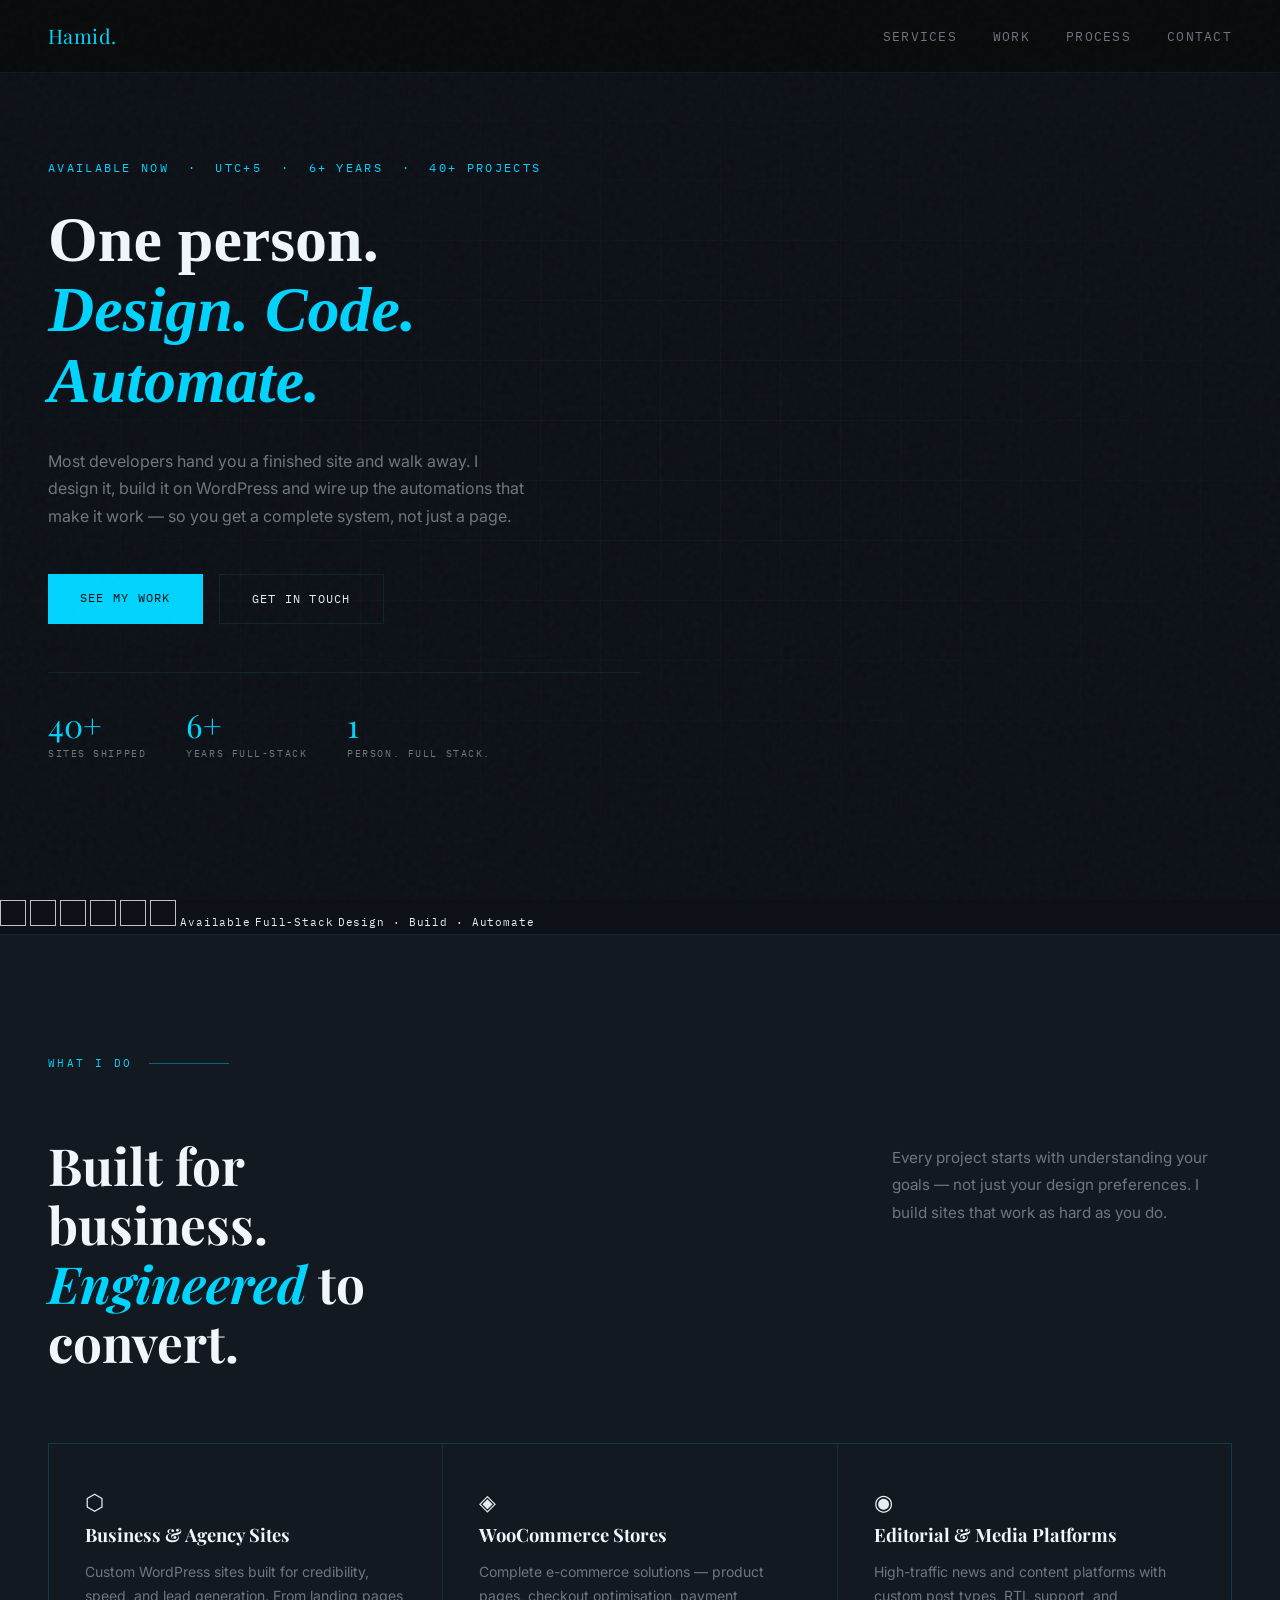
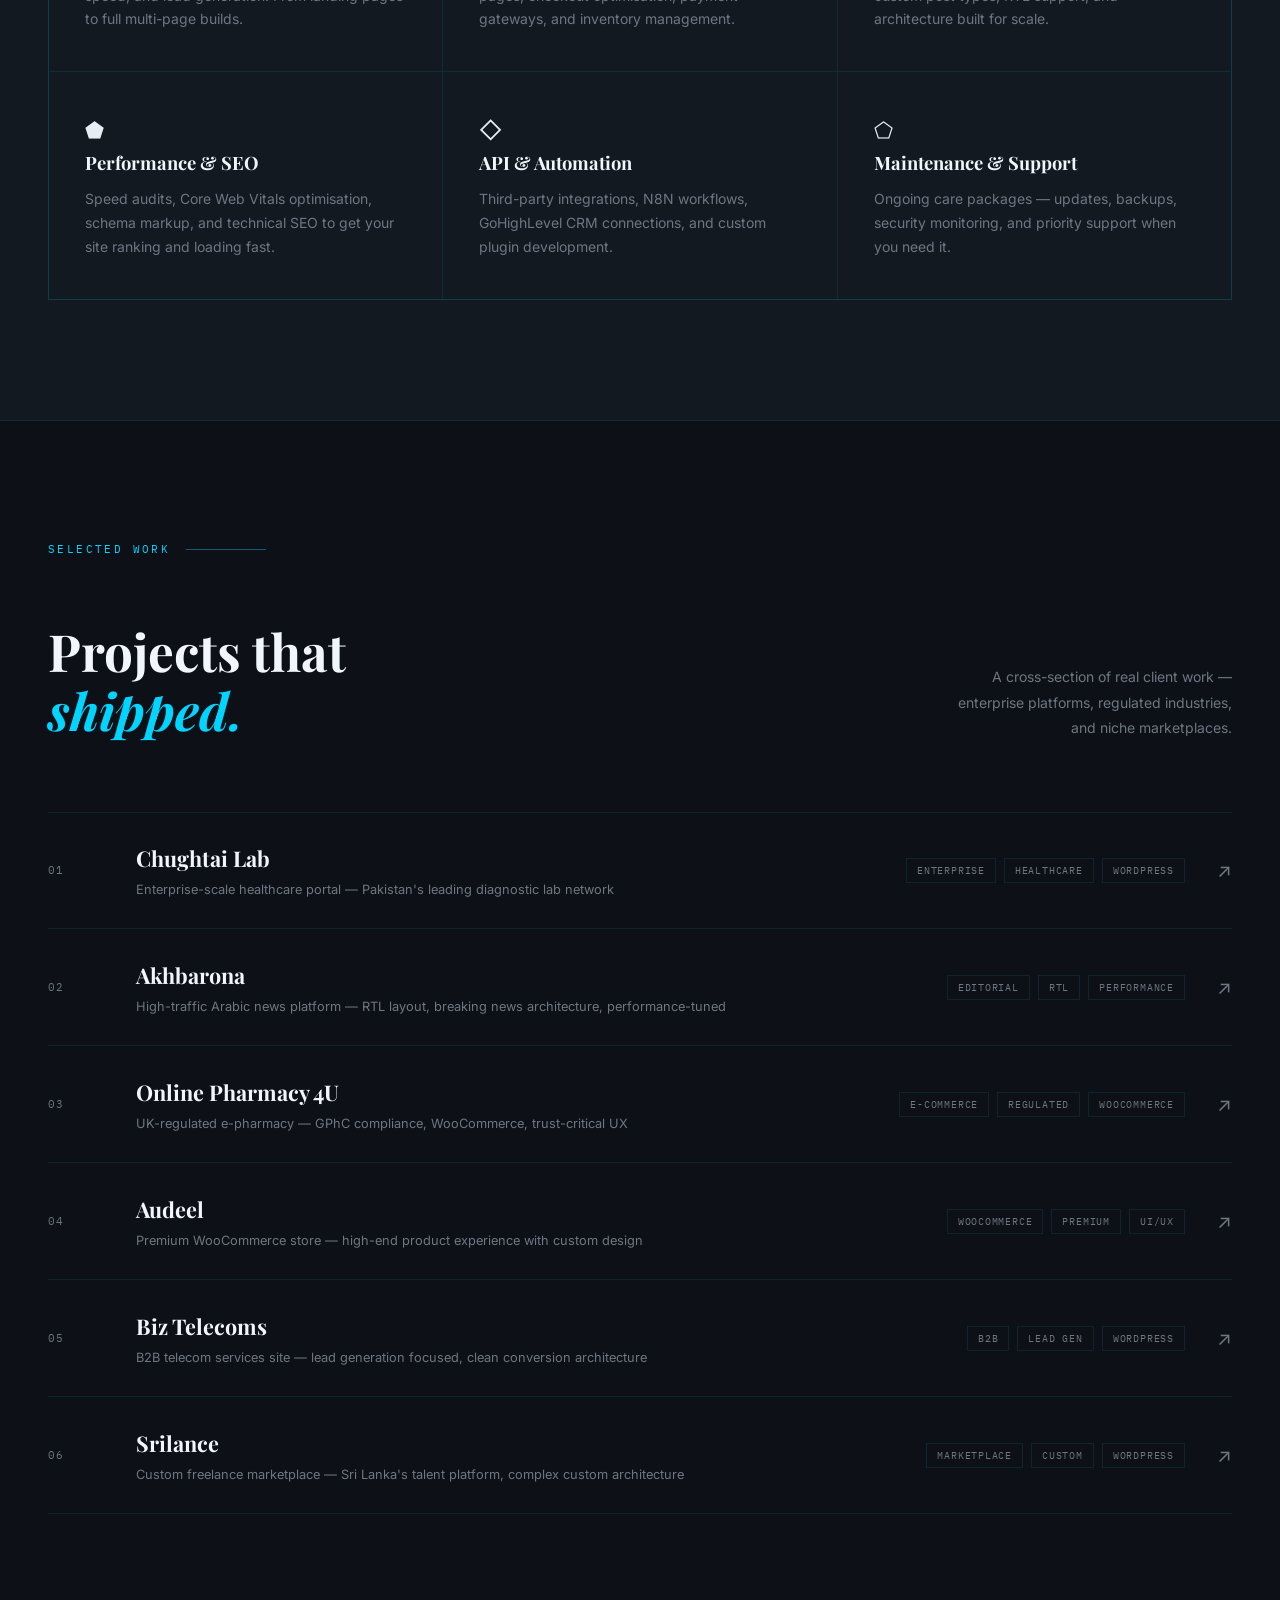
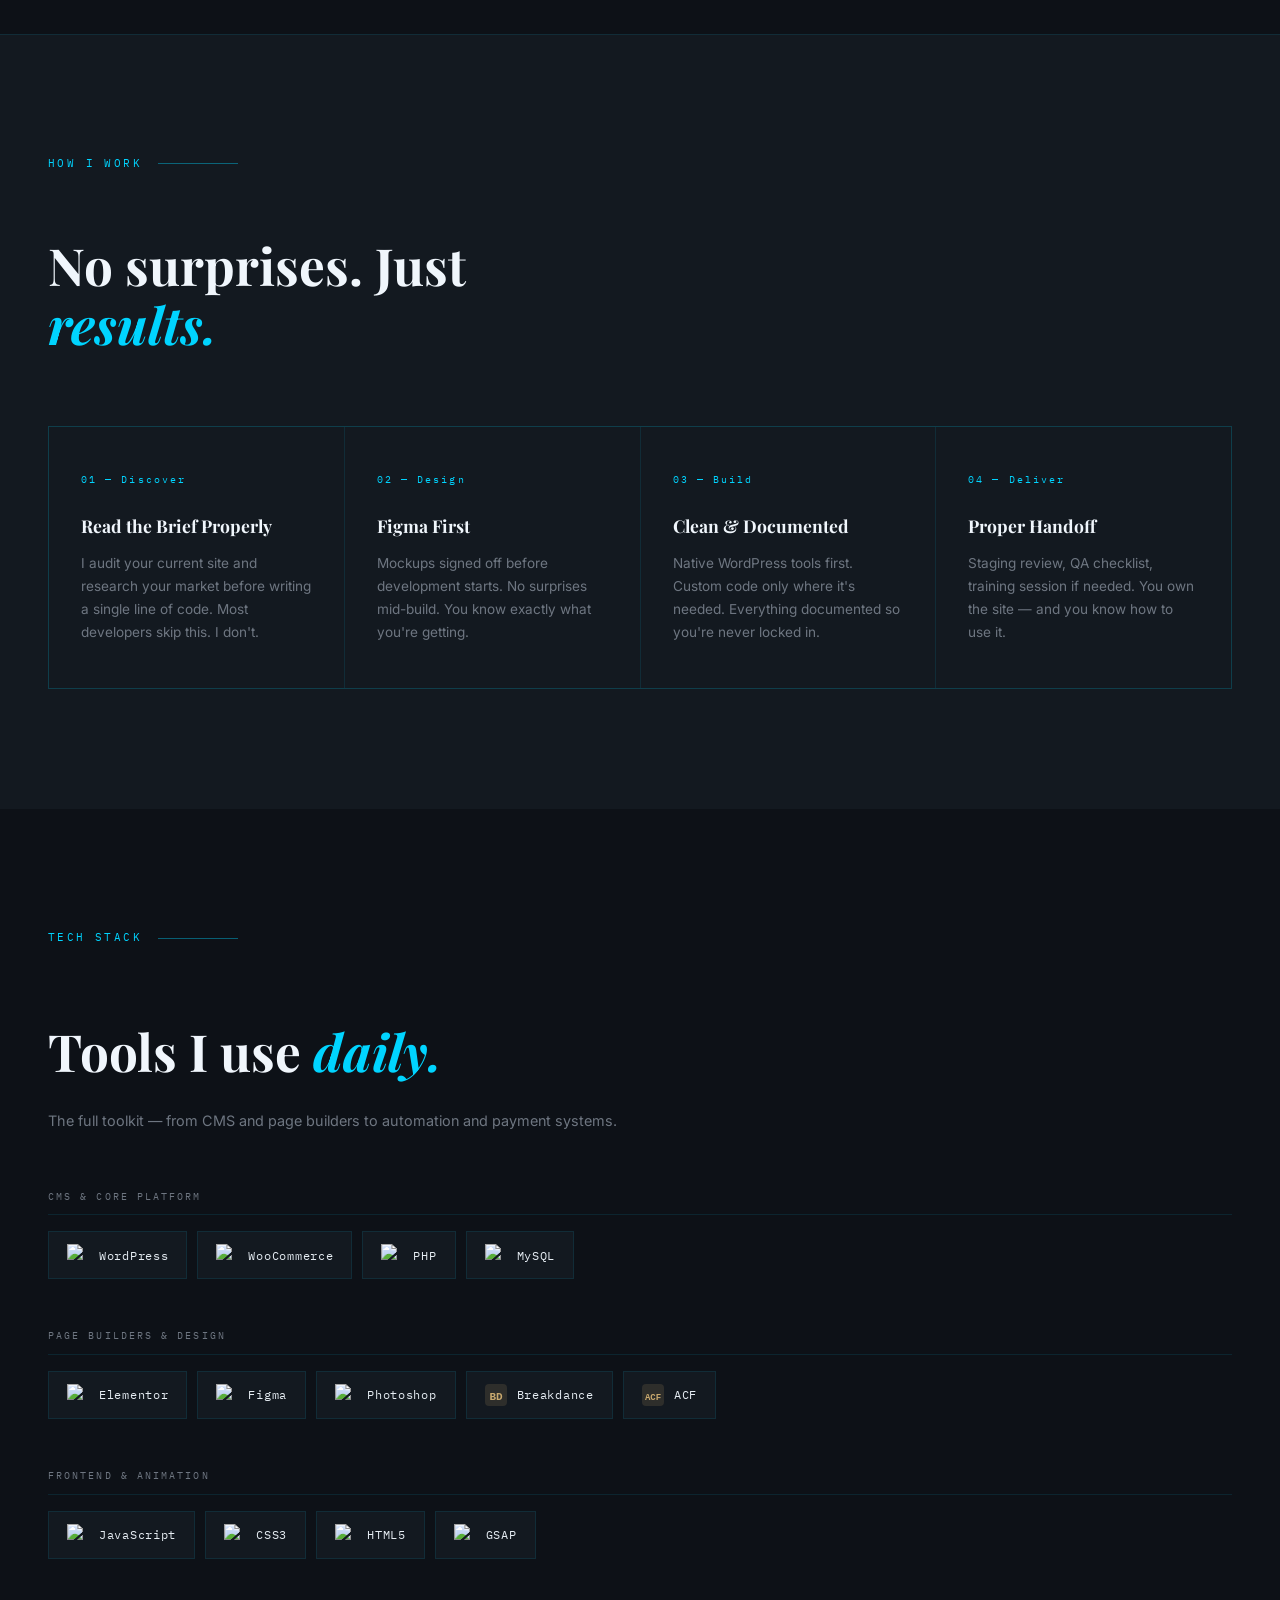
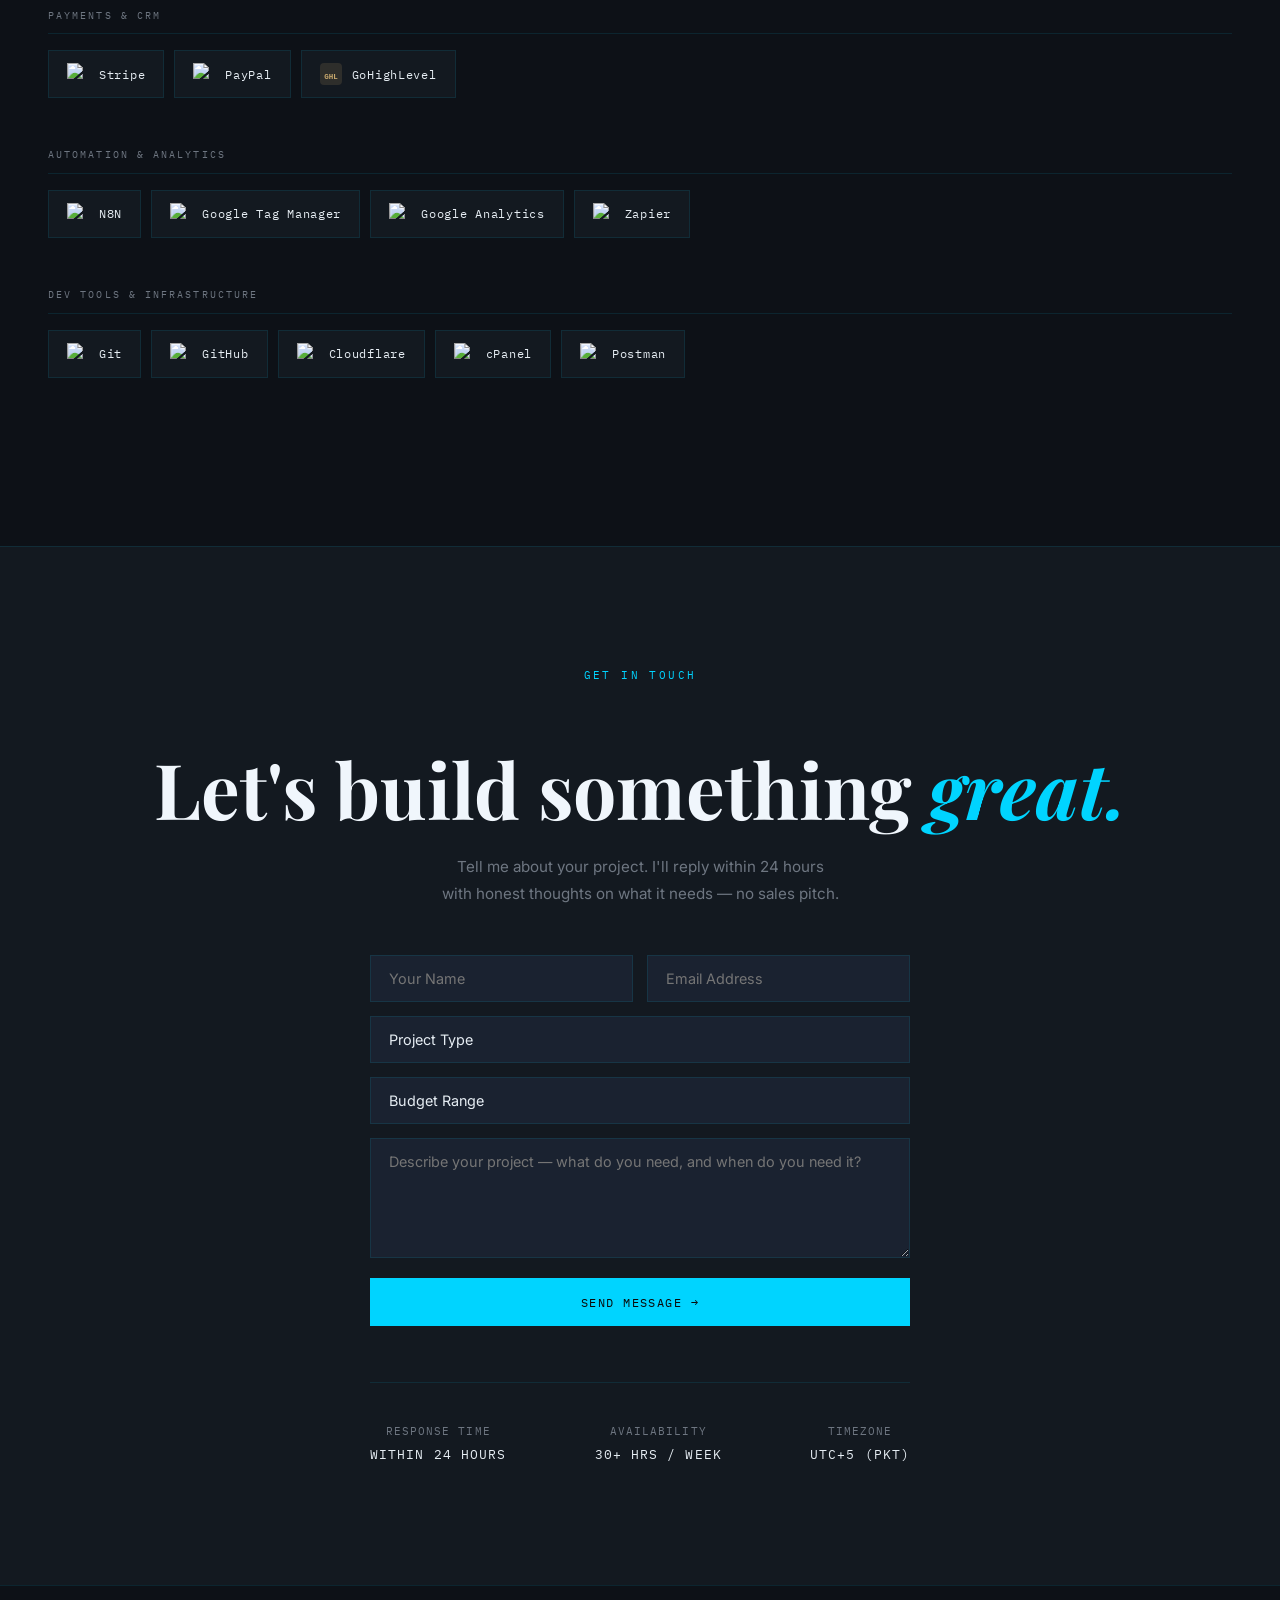
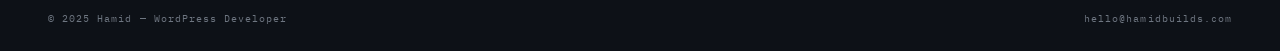
==== index.html @ 3764d47f "Update index.html" ====
<!DOCTYPE html>
<html lang="en">
<head>
<meta charset="UTF-8" />
<meta name="viewport" content="width=device-width, initial-scale=1.0"/>
<title>Hamid — WordPress Developer & Designer</title>
<link rel="preconnect" href="https://fonts.googleapis.com">
<link href="https://fonts.googleapis.com/css2?family=Playfair+Display:ital,wght@0,600;0,700;1,600&family=IBM+Plex+Mono:wght@300;400;500&family=Inter:wght@400;500;600&display=swap" rel="stylesheet">
  <style>
 :root {
    --bg: #0d1117;
    --bg2: #131920;
    --bg3: #1a2230;
    --border: rgba(0,212,255,0.1);
    --text: #e6edf3;
    --muted: #6e7681;
    --accent: #00d4ff;
    --accent2: #0099bb;
    --white: #f0f6fc;
  }

  *, *::before, *::after { box-sizing: border-box; margin: 0; padding: 0; }

  html { scroll-behavior: smooth; }

  body {
    background: var(--bg);
    color: var(--text);
    font-family: 'Inter', sans-serif;
    font-size: 16px;
    line-height: 1.6;
    overflow-x: hidden;
  }

  /* ── NOISE OVERLAY ── */
  body::before {
    content: '';
    position: fixed;
    inset: 0;
    background-image: url("data:image/svg+xml,%3Csvg viewBox='0 0 200 200' xmlns='http://www.w3.org/2000/svg'%3E%3Cfilter id='n'%3E%3CfeTurbulence type='fractalNoise' baseFrequency='0.75' numOctaves='4' stitchTiles='stitch'/%3E%3C/filter%3E%3Crect width='100%25' height='100%25' filter='url(%23n)' opacity='1'/%3E%3C/svg%3E");
    opacity: 0.028;
    pointer-events: none;
    z-index: 999;
  }

  /* ── NAV ── */
  nav {
    position: fixed;
    top: 0; left: 0; right: 0;
    z-index: 100;
    display: flex;
    align-items: center;
    justify-content: space-between;
    padding: 20px 48px;
    background: rgba(10,10,10,0.85);
    backdrop-filter: blur(12px);
    border-bottom: 1px solid var(--border);
  }

  .nav-logo {
    font-family: 'Playfair Display', serif;
    font-size: 1.25rem;
    color: var(--accent);
    letter-spacing: 0.02em;
  }

  .nav-links {
    display: flex;
    gap: 36px;
    list-style: none;
  }

  .nav-links a {
    color: var(--muted);
    text-decoration: none;
    font-size: 0.8rem;
    font-family: 'IBM Plex Mono', monospace;
    letter-spacing: 0.1em;
    text-transform: uppercase;
    transition: color 0.2s;
  }

  .nav-links a:hover { color: var(--accent); }

  /* ── HERO ── */
.hero {
    min-height: 100vh;
    display: grid;
    grid-template-columns: 1fr 1fr;
    align-items: center;
    padding: 100px 48px 80px;
    position: relative;
    overflow: hidden;
  }

  .hero-grid-bg {
    position: absolute;
    inset: 0;
    background-image:
      linear-gradient(rgba(201,169,110,0.04) 1px, transparent 1px),
      linear-gradient(90deg, rgba(201,169,110,0.04) 1px, transparent 1px);
    background-size: 60px 60px;
    mask-image: radial-gradient(ellipse 80% 60% at 50% 50%, black 0%, transparent 100%);
  }
.hero-left {
    display: flex;
    flex-direction: column;
    justify-content: center;
  }

  .hero-right {
    display: flex;
    align-items: center;
    justify-content: center;
    opacity: 0;
    animation: fadeIn 1s ease 0.8s forwards;
  }

  @media (max-width: 768px) {
    .hero-right { display: none; }
  }
  .hero-eyebrow {
    font-family: 'IBM Plex Mono', monospace;
    font-size: 0.72rem;
    letter-spacing: 0.2em;
    text-transform: uppercase;
    color: var(--accent);
    margin-bottom: 28px;
    opacity: 0;
    animation: fadeUp 0.8s ease 0.2s forwards;
  }

.hero h1 {
    font-family: 'DM Serif Display', serif;
    font-size: clamp(2.2rem, 5vw, 4.5rem);
    line-height: 1.1;
    color: var(--white);
    max-width: 700px;
    opacity: 0;
    animation: fadeUp 0.9s ease 0.35s forwards;
  }

  .hero h1 em {
    font-style: italic;
    color: var(--accent);
  }

  .hero-sub {
    margin-top: 32px;
    max-width: 480px;
    color: var(--muted);
    font-size: 1rem;
    line-height: 1.7;
    opacity: 0;
    animation: fadeUp 0.9s ease 0.5s forwards;
  }

  .hero-cta {
    margin-top: 44px;
    display: flex;
    gap: 16px;
    opacity: 0;
    animation: fadeUp 0.9s ease 0.65s forwards;
  }

  .btn-primary {
    background: var(--accent);
    color: #0a0a0a;
    padding: 14px 32px;
    font-family: 'IBM Plex Mono', monospace;
    font-size: 0.78rem;
    letter-spacing: 0.1em;
    text-transform: uppercase;
    text-decoration: none;
    border: none;
    cursor: pointer;
    transition: background 0.2s, transform 0.2s;
  }

  .btn-primary:hover { background: #dbbf88; transform: translateY(-2px); }

  .btn-outline {
    background: transparent;
    color: var(--text);
    padding: 14px 32px;
    font-family: 'IBM Plex Mono', monospace;
    font-size: 0.78rem;
    letter-spacing: 0.1em;
    text-transform: uppercase;
    text-decoration: none;
    border: 1px solid var(--border);
    transition: border-color 0.2s, color 0.2s, transform 0.2s;
  }

  .btn-outline:hover { border-color: var(--accent); color: var(--accent); transform: translateY(-2px); }

  .hero-stats-inline {
    display: flex;
    gap: 40px;
    margin-top: 48px;
    padding-top: 36px;
    border-top: 1px solid var(--border);
    opacity: 0;
    animation: fadeUp 0.9s ease 0.8s forwards;
  }

  .hero-stat { text-align: left; }
  .hero-stat-num {
    font-family: 'Playfair Display', serif;
    font-size: 2rem;
    color: var(--accent);
    line-height: 1;
  }
  .hero-stat-label {
    font-family: 'IBM Plex Mono', monospace;
    font-size: 0.65rem;
    letter-spacing: 0.15em;
    text-transform: uppercase;
    color: var(--muted);
    margin-top: 4px;
  }

  /* ── SECTIONS ── */
  section { padding: 120px 48px; }

  .section-label {
    font-family: 'IBM Plex Mono', monospace;
    font-size: 0.68rem;
    letter-spacing: 0.22em;
    text-transform: uppercase;
    color: var(--accent);
    margin-bottom: 64px;
    display: flex;
    align-items: center;
    gap: 16px;
  }

  .section-label::after {
    content: '';
    flex: 1;
    max-width: 80px;
    height: 1px;
    background: var(--accent);
    opacity: 0.4;
  }

  /* ── SERVICES ── */
  #services {
    background: var(--bg2);
    border-top: 1px solid var(--border);
    border-bottom: 1px solid var(--border);
  }

  .services-header {
    display: flex;
    justify-content: space-between;
    align-items: flex-start;
    margin-bottom: 72px;
  }

  .services-header h2 {
    font-family: 'Playfair Display', serif;
    font-size: clamp(2rem, 4vw, 3.2rem);
    color: var(--white);
    max-width: 420px;
    line-height: 1.15;
  }

  .services-header p {
    max-width: 340px;
    color: var(--muted);
    font-size: 0.95rem;
    line-height: 1.8;
    padding-top: 8px;
  }

  .services-grid {
    display: grid;
    grid-template-columns: repeat(3, 1fr);
    gap: 1px;
    background: var(--border);
    border: 1px solid var(--border);
  }

  .service-card {
    background: var(--bg2);
    padding: 40px 36px;
    transition: background 0.25s;
    position: relative;
    overflow: hidden;
  }

  .service-card::before {
    content: '';
    position: absolute;
    bottom: 0; left: 0; right: 0;
    height: 2px;
    background: var(--accent);
    transform: scaleX(0);
    transform-origin: left;
    transition: transform 0.3s ease;
  }

  .service-card:hover { background: var(--bg3); }
  .service-card:hover::before { transform: scaleX(1); }

  .service-icon {
    font-size: 1.4rem;
    margin-bottom: 20px;
  }

  .service-card h3 {
    font-family: 'Playfair Display', serif;
    font-size: 1.15rem;
    color: var(--white);
    margin-bottom: 10px;
  }

  .service-card p {
    color: var(--muted);
    font-size: 0.875rem;
    line-height: 1.7;
  }

  /* ── WORK ── */
  #work { background: var(--bg); }

  .work-intro {
    display: flex;
    justify-content: space-between;
    align-items: flex-end;
    margin-bottom: 72px;
  }

  .work-intro h2 {
    font-family: 'Playfair Display', serif;
    font-size: clamp(2rem, 4vw, 3.2rem);
    color: var(--white);
    line-height: 1.15;
  }

  .work-intro p {
    color: var(--muted);
    font-size: 0.875rem;
    max-width: 280px;
    text-align: right;
    line-height: 1.8;
  }

  .projects-list { display: flex; flex-direction: column; gap: 1px; }

  .project-row {
    display: grid;
    grid-template-columns: 56px 1fr auto auto;
    align-items: center;
    gap: 32px;
    padding: 28px 0;
    border-bottom: 1px solid var(--border);
    cursor: pointer;
    text-decoration: none;
    color: inherit;
    transition: padding-left 0.25s;
    position: relative;
  }

  .project-row:first-child { border-top: 1px solid var(--border); }

  .project-row:hover { padding-left: 12px; }

  .project-num {
    font-family: 'IBM Plex Mono', monospace;
    font-size: 0.7rem;
    color: var(--muted);
    letter-spacing: 0.1em;
  }

  .project-info h3 {
    font-family: 'Playfair Display', serif;
    font-size: 1.35rem;
    color: var(--white);
    transition: color 0.2s;
  }

  .project-row:hover .project-info h3 { color: var(--accent); }

  .project-info p {
    color: var(--muted);
    font-size: 0.8rem;
    margin-top: 4px;
  }

  .project-tags {
    display: flex;
    gap: 8px;
    flex-wrap: wrap;
    justify-content: flex-end;
  }

  .tag {
    font-family: 'IBM Plex Mono', monospace;
    font-size: 0.62rem;
    letter-spacing: 0.08em;
    text-transform: uppercase;
    padding: 4px 10px;
    border: 1px solid var(--border);
    color: var(--muted);
  }

  .project-arrow {
    color: var(--muted);
    font-size: 1.2rem;
    transition: color 0.2s, transform 0.2s;
  }

  .project-row:hover .project-arrow { color: var(--accent); transform: translate(4px, -4px); }

  /* ── PROCESS ── */
  #process {
    background: var(--bg2);
    border-top: 1px solid var(--border);
  }

  #process h2 {
    font-family: 'Playfair Display', serif;
    font-size: clamp(2rem, 4vw, 3.2rem);
    color: var(--white);
    margin-bottom: 72px;
    max-width: 480px;
    line-height: 1.15;
  }

  .process-steps {
    display: grid;
    grid-template-columns: repeat(4, 1fr);
    gap: 1px;
    background: var(--border);
    border: 1px solid var(--border);
  }

  .step {
    background: var(--bg2);
    padding: 44px 32px;
    position: relative;
  }

  .step-num {
    font-family: 'IBM Plex Mono', monospace;
    font-size: 0.65rem;
    letter-spacing: 0.2em;
    color: var(--accent);
    margin-bottom: 24px;
    display: block;
  }

  .step h3 {
    font-family: 'Playfair Display', serif;
    font-size: 1.1rem;
    color: var(--white);
    margin-bottom: 12px;
  }

  .step p {
    color: var(--muted);
    font-size: 0.85rem;
    line-height: 1.7;
  }

  /* ── STACK ── */
  #stack { background: var(--bg); }

  #stack h2 {
    font-family: 'Playfair Display', serif;
    font-size: clamp(2rem, 4vw, 3.2rem);
    color: var(--white);
    margin-bottom: 16px;
  }

  .stack-intro {
    color: var(--muted);
    font-size: 0.9rem;
    margin-bottom: 56px;
  }

  .stack-category { margin-bottom: 48px; }

  .stack-category-label {
    font-family: 'IBM Plex Mono', monospace;
    font-size: 0.65rem;
    letter-spacing: 0.2em;
    text-transform: uppercase;
    color: var(--muted);
    margin-bottom: 16px;
    padding-bottom: 10px;
    border-bottom: 1px solid var(--border);
  }

  .stack-cards {
    display: flex;
    flex-wrap: wrap;
    gap: 10px;
  }

  .stack-card {
    display: flex;
    align-items: center;
    gap: 10px;
    background: var(--bg2);
    border: 1px solid var(--border);
    padding: 12px 18px;
    transition: border-color 0.2s, background 0.2s;
    cursor: default;
  }

  .stack-card:hover { border-color: var(--accent); background: var(--bg3); }

  .stack-card img {
    width: 22px;
    height: 22px;
    object-fit: contain;
    flex-shrink: 0;
  }

  .stack-card-name {
    font-family: 'IBM Plex Mono', monospace;
    font-size: 0.75rem;
    letter-spacing: 0.06em;
    color: var(--text);
    white-space: nowrap;
  }

  /* ── CONTACT ── */
  #contact {
    background: var(--bg2);
    border-top: 1px solid var(--border);
    text-align: center;
  }

  #contact .section-label { justify-content: center; }
  #contact .section-label::after { display: none; }

  #contact h2 {
    font-family: 'Playfair Display', serif;
    font-size: clamp(2.5rem, 6vw, 5.5rem);
    color: var(--white);
    line-height: 1.05;
    margin-bottom: 24px;
  }

  #contact h2 em {
    font-style: italic;
    color: var(--accent);
  }

  #contact p {
    color: var(--muted);
    font-size: 0.95rem;
    max-width: 400px;
    margin: 0 auto 48px;
    line-height: 1.8;
  }

  .contact-form {
    max-width: 540px;
    margin: 0 auto;
    display: flex;
    flex-direction: column;
    gap: 14px;
    text-align: left;
  }

  .contact-form input,
  .contact-form textarea,
  .contact-form select {
    width: 100%;
    background: var(--bg3);
    border: 1px solid var(--border);
    color: var(--text);
    padding: 14px 18px;
    font-family: 'Inter', sans-serif;
    font-size: 0.9rem;
    outline: none;
    transition: border-color 0.2s;
    -webkit-appearance: none;
  }

  .contact-form input:focus,
  .contact-form textarea:focus,
  .contact-form select:focus {
    border-color: var(--accent);
  }

  .contact-form textarea { resize: vertical; min-height: 120px; }

  .contact-form select option { background: var(--bg3); }

  .form-row { display: grid; grid-template-columns: 1fr 1fr; gap: 14px; }

  .contact-form button {
    width: 100%;
    background: var(--accent);
    color: #0a0a0a;
    border: none;
    padding: 16px;
    font-family: 'IBM Plex Mono', monospace;
    font-size: 0.78rem;
    letter-spacing: 0.12em;
    text-transform: uppercase;
    cursor: pointer;
    transition: background 0.2s;
    margin-top: 6px;
  }

  .contact-form button:hover { background: #dbbf88; }

  .contact-meta {
    margin-top: 56px;
    padding-top: 40px;
    border-top: 1px solid var(--border);
    display: flex;
    justify-content: space-between;
    align-items: center;
    max-width: 540px;
    margin-left: auto;
    margin-right: auto;
  }

  .contact-meta-item {
    font-family: 'IBM Plex Mono', monospace;
    font-size: 0.68rem;
    letter-spacing: 0.1em;
    text-transform: uppercase;
    color: var(--muted);
    line-height: 1.6;
  }

  .contact-meta-item span {
    display: block;
    color: var(--text);
    font-size: 0.8rem;
    margin-top: 4px;
  }

  /* ── FOOTER ── */
  footer {
    padding: 24px 48px;
    background: var(--bg);
    border-top: 1px solid var(--border);
    display: flex;
    justify-content: space-between;
    align-items: center;
  }

  footer p {
    font-family: 'IBM Plex Mono', monospace;
    font-size: 0.65rem;
    letter-spacing: 0.1em;
    color: var(--muted);
  }

  footer a {
    color: var(--muted);
    text-decoration: none;
    font-family: 'IBM Plex Mono', monospace;
    font-size: 0.65rem;
    letter-spacing: 0.1em;
    transition: color 0.2s;
  }

  footer a:hover { color: var(--accent); }

  /* ── ANIMATIONS ── */
  @keyframes fadeUp {
    from { opacity: 0; transform: translateY(24px); }
    to   { opacity: 1; transform: translateY(0); }
  }

  @keyframes fadeIn {
    from { opacity: 0; }
    to   { opacity: 1; }
  }

  .reveal {
    opacity: 0;
    transform: translateY(28px);
    transition: opacity 0.7s ease, transform 0.7s ease;
  }

  .reveal.visible {
    opacity: 1;
    transform: translateY(0);
  }

  /* ── MOBILE ── */
  @media (max-width: 768px) {
    nav { padding: 16px 20px; }
    .nav-links { gap: 18px; }
    .hero { padding: 100px 20px 64px; }
    .hero-stat-row { display: none; }
    section { padding: 80px 20px; }
    .services-header { flex-direction: column; gap: 20px; }
    .services-grid { grid-template-columns: 1fr; }
    .work-intro { flex-direction: column; gap: 12px; }
    .work-intro p { text-align: left; }
    .project-row { grid-template-columns: 40px 1fr auto; }
    .project-tags { display: none; }
    .process-steps { grid-template-columns: 1fr 1fr; }
    .form-row { grid-template-columns: 1fr; }
    .contact-meta { flex-direction: column; gap: 20px; text-align: center; }
    footer { flex-direction: column; gap: 8px; text-align: center; }
  }

  @media (max-width: 480px) {
    .process-steps { grid-template-columns: 1fr; }
    .services-header p { display: none; }
  }
</style>
</head>
<body>

<!-- NAV -->
<nav>
  <div class="nav-logo">Hamid.</div>
  <ul class="nav-links">
    <li><a href="#services">Services</a></li>
    <li><a href="#work">Work</a></li>
    <li><a href="#process">Process</a></li>
    <li><a href="#contact">Contact</a></li>
  </ul>
</nav>

<!-- HERO -->
<section class="hero" id="home">
<div class="hero-grid-bg"></div>
  <div class="hero-left">
  <div class="hero-eyebrow">Available Now &nbsp;·&nbsp; UTC+5 &nbsp;·&nbsp; 6+ Years &nbsp;·&nbsp; 40+ Projects</div>
  <h1>One person.<br><em>Design. Code. Automate.</em></h1>
  <p class="hero-sub">Most developers hand you a finished site and walk away. I design it, build it on WordPress and wire up the automations that make it work — so you get a complete system, not just a page.</p>
  <div class="hero-cta">
    <a href="#work" class="btn-primary">See My Work</a>
    <a href="#contact" class="btn-outline">Get In Touch</a>
 </div>
    <div class="hero-stats-inline">
      <div class="hero-stat">
        <div class="hero-stat-num">40+</div>
        <div class="hero-stat-label">Sites Shipped</div>
      </div>
      <div class="hero-stat">
        <div class="hero-stat-num">6+</div>
        <div class="hero-stat-label">Years Full-Stack</div>
      </div>
      <div class="hero-stat">
        <div class="hero-stat-num">1</div>
        <div class="hero-stat-label">Person. Full Stack.</div>
      </div>
    </div>
  </div>
  <div class="hero-right">
<svg width="100%" viewBox="0 0 680 580" role="img" xmlns="http://www.w3.org/2000/svg">
<title>Full-stack developer illustration</title>
<desc>Abstract developer workspace with orbiting tech stack icons</desc>
  </svg>
  </div>
</section>
<style>
  .lbl { font-family: 'IBM Plex Mono', monospace; font-size: 11px; fill: #6e7681; letter-spacing: 0.08em; }
  .lbl-accent { font-family: 'IBM Plex Mono', monospace; font-size: 11px; fill: #00d4ff; letter-spacing: 0.08em; }
  @keyframes orbit1 { from{transform:rotate(0deg) translateX(155px) rotate(0deg)} to{transform:rotate(360deg) translateX(155px) rotate(-360deg)} }
  @keyframes orbit2 { from{transform:rotate(60deg) translateX(155px) rotate(-60deg)} to{transform:rotate(420deg) translateX(155px) rotate(-420deg)} }
  @keyframes orbit3 { from{transform:rotate(120deg) translateX(155px) rotate(-120deg)} to{transform:rotate(480deg) translateX(155px) rotate(-480deg)} }
  @keyframes orbit4 { from{transform:rotate(180deg) translateX(155px) rotate(-180deg)} to{transform:rotate(540deg) translateX(155px) rotate(-540deg)} }
  @keyframes orbit5 { from{transform:rotate(240deg) translateX(155px) rotate(-240deg)} to{transform:rotate(600deg) translateX(155px) rotate(-600deg)} }
  @keyframes orbit6 { from{transform:rotate(300deg) translateX(155px) rotate(-300deg)} to{transform:rotate(660deg) translateX(155px) rotate(-660deg)} }
  @keyframes float { 0%,100%{transform:translateY(0)} 50%{transform:translateY(-8px)} }
  .o1{animation:orbit1 22s linear infinite;transform-origin:340px 280px}
  .o2{animation:orbit2 22s linear infinite;transform-origin:340px 280px}
  .o3{animation:orbit3 22s linear infinite;transform-origin:340px 280px}
  .o4{animation:orbit4 22s linear infinite;transform-origin:340px 280px}
  .o5{animation:orbit5 22s linear infinite;transform-origin:340px 280px}
  .o6{animation:orbit6 22s linear infinite;transform-origin:340px 280px}
  .floater{animation:float 4s ease-in-out infinite;transform-origin:340px 280px}
</style>
<circle cx="340" cy="280" r="155" fill="none" stroke="#00d4ff" stroke-width="0.5" stroke-dasharray="4 8" opacity="0.2"/>
<circle cx="340" cy="280" r="90" fill="none" stroke="#00d4ff" stroke-width="0.5" stroke-dasharray="2 6" opacity="0.15"/>
<line x1="40" y1="280" x2="640" y2="280" stroke="#00d4ff" stroke-width="0.3" opacity="0.08"/>
<line x1="340" y1="40" x2="340" y2="540" stroke="#00d4ff" stroke-width="0.3" opacity="0.08"/>
<g class="floater">
  <rect x="270" y="220" width="140" height="100" rx="6" fill="#131920" stroke="#00d4ff" stroke-width="1.5"/>
  <rect x="278" y="228" width="124" height="76" rx="3" fill="#0d1117"/>
  <rect x="285" y="238" width="60" height="3" rx="1" fill="#00d4ff" opacity="0.7"/>
  <rect x="285" y="246" width="90" height="3" rx="1" fill="#6e7681" opacity="0.5"/>
  <rect x="291" y="254" width="50" height="3" rx="1" fill="#00d4ff" opacity="0.4"/>
  <rect x="291" y="262" width="70" height="3" rx="1" fill="#6e7681" opacity="0.4"/>
  <rect x="285" y="270" width="40" height="3" rx="1" fill="#00d4ff" opacity="0.6"/>
  <rect x="285" y="278" width="80" height="3" rx="1" fill="#6e7681" opacity="0.3"/>
  <rect x="291" y="286" width="55" height="3" rx="1" fill="#00d4ff" opacity="0.3"/>
  <rect x="332" y="320" width="16" height="18" rx="2" fill="#1a2230" stroke="#00d4ff" stroke-width="0.8" opacity="0.8"/>
  <rect x="318" y="336" width="44" height="6" rx="3" fill="#1a2230" stroke="#00d4ff" stroke-width="0.8" opacity="0.8"/>
  <rect x="349" y="274" width="5" height="10" rx="1" fill="#00d4ff" opacity="0.9">
    <animate attributeName="opacity" values="0.9;0;0.9" dur="1.2s" repeatCount="indefinite"/>
  </rect>
</g>
<g class="o1"><g transform="translate(340,280)"><rect x="-22" y="-22" width="44" height="44" rx="8" fill="#131920" stroke="#00d4ff" stroke-width="1"/><image href="https://cdn.simpleicons.org/wordpress/00d4ff" x="-13" y="-13" width="26" height="26"/></g></g>
<g class="o2"><g transform="translate(340,280)"><rect x="-22" y="-22" width="44" height="44" rx="8" fill="#131920" stroke="#00d4ff" stroke-width="1"/><image href="https://cdn.simpleicons.org/figma/00d4ff" x="-13" y="-13" width="26" height="26"/></g></g>
<g class="o3"><g transform="translate(340,280)"><rect x="-22" y="-22" width="44" height="44" rx="8" fill="#131920" stroke="#00d4ff" stroke-width="1"/><image href="https://cdn.simpleicons.org/woocommerce/00d4ff" x="-13" y="-13" width="26" height="26"/></g></g>
<g class="o4"><g transform="translate(340,280)"><rect x="-22" y="-22" width="44" height="44" rx="8" fill="#131920" stroke="#00d4ff" stroke-width="1"/><image href="https://cdn.simpleicons.org/php/00d4ff" x="-13" y="-13" width="26" height="26"/></g></g>
<g class="o5"><g transform="translate(340,280)"><rect x="-22" y="-22" width="44" height="44" rx="8" fill="#131920" stroke="#00d4ff" stroke-width="1"/><image href="https://cdn.simpleicons.org/n8n/00d4ff" x="-13" y="-13" width="26" height="26"/></g></g>
<g class="o6"><g transform="translate(340,280)"><rect x="-22" y="-22" width="44" height="44" rx="8" fill="#131920" stroke="#00d4ff" stroke-width="1"/><image href="https://cdn.simpleicons.org/stripe/00d4ff" x="-13" y="-13" width="26" height="26"/></g></g>
<circle cx="100" cy="100" r="3" fill="#00d4ff" opacity="0.3"/>
<circle cx="580" cy="100" r="3" fill="#00d4ff" opacity="0.3"/>
<circle cx="100" cy="460" r="3" fill="#00d4ff" opacity="0.3"/>
<circle cx="580" cy="460" r="3" fill="#00d4ff" opacity="0.3"/>
<rect x="52" y="240" width="110" height="32" rx="4" fill="#131920" stroke="#00d4ff" stroke-width="0.8"/>
<circle cx="68" cy="256" r="4" fill="#00d4ff" opacity="0.9"><animate attributeName="opacity" values="0.9;0.3;0.9" dur="2s" repeatCount="indefinite"/></circle>
<text x="80" y="261" class="lbl-accent">Available</text>
<rect x="518" y="240" width="110" height="32" rx="4" fill="#131920" stroke="#00d4ff" stroke-width="0.8"/>
<circle cx="534" cy="256" r="4" fill="#00d4ff" opacity="0.7"/>
<text x="546" y="261" class="lbl-accent">Full-Stack</text>
<rect x="270" y="490" width="200" height="28" rx="4" fill="#131920" stroke="#1a2230" stroke-width="1"/>
<text x="370" y="509" text-anchor="middle" class="lbl">Design · Build · Automate</text>
</svg>
  </div>


<!-- SERVICES -->
<section id="services">
  <div class="section-label">What I Do</div>
  <div class="services-header">
    <h2>Built for business. <em style="font-style:italic;color:var(--accent)">Engineered</em> to convert.</h2>
    <p>Every project starts with understanding your goals — not just your design preferences. I build sites that work as hard as you do.</p>
  </div>
  <div class="services-grid reveal">
    <div class="service-card">
      <span class="service-icon">⬡</span>
      <h3>Business & Agency Sites</h3>
      <p>Custom WordPress sites built for credibility, speed, and lead generation. From landing pages to full multi-page builds.</p>
    </div>
    <div class="service-card">
      <span class="service-icon">◈</span>
      <h3>WooCommerce Stores</h3>
      <p>Complete e-commerce solutions — product pages, checkout optimisation, payment gateways, and inventory management.</p>
    </div>
    <div class="service-card">
      <span class="service-icon">◉</span>
      <h3>Editorial & Media Platforms</h3>
      <p>High-traffic news and content platforms with custom post types, RTL support, and architecture built for scale.</p>
    </div>
    <div class="service-card">
      <span class="service-icon">⬟</span>
      <h3>Performance & SEO</h3>
      <p>Speed audits, Core Web Vitals optimisation, schema markup, and technical SEO to get your site ranking and loading fast.</p>
    </div>
    <div class="service-card">
      <span class="service-icon">◇</span>
      <h3>API & Automation</h3>
      <p>Third-party integrations, N8N workflows, GoHighLevel CRM connections, and custom plugin development.</p>
    </div>
    <div class="service-card">
      <span class="service-icon">⬠</span>
      <h3>Maintenance & Support</h3>
      <p>Ongoing care packages — updates, backups, security monitoring, and priority support when you need it.</p>
    </div>
  </div>
</section>

<!-- WORK -->
<section id="work">
  <div class="section-label">Selected Work</div>
  <div class="work-intro">
    <h2>Projects that<br><em style="font-style:italic;color:var(--accent)">shipped.</em></h2>
    <p>A cross-section of real client work — enterprise platforms, regulated industries, and niche marketplaces.</p>
  </div>

  <div class="projects-list reveal">

    <a class="project-row" href="https://chughtailab.com" target="_blank" rel="noopener">
      <div class="project-num">01</div>
      <div class="project-info">
        <h3>Chughtai Lab</h3>
        <p>Enterprise-scale healthcare portal — Pakistan's leading diagnostic lab network</p>
      </div>
      <div class="project-tags">
        <span class="tag">Enterprise</span>
        <span class="tag">Healthcare</span>
        <span class="tag">WordPress</span>
      </div>
      <div class="project-arrow">↗</div>
    </a>

    <a class="project-row" href="https://akhbarona.com" target="_blank" rel="noopener">
      <div class="project-num">02</div>
      <div class="project-info">
        <h3>Akhbarona</h3>
        <p>High-traffic Arabic news platform — RTL layout, breaking news architecture, performance-tuned</p>
      </div>
      <div class="project-tags">
        <span class="tag">Editorial</span>
        <span class="tag">RTL</span>
        <span class="tag">Performance</span>
      </div>
      <div class="project-arrow">↗</div>
    </a>

    <a class="project-row" href="https://onlinepharmacy-4u.co.uk" target="_blank" rel="noopener">
      <div class="project-num">03</div>
      <div class="project-info">
        <h3>Online Pharmacy 4U</h3>
        <p>UK-regulated e-pharmacy — GPhC compliance, WooCommerce, trust-critical UX</p>
      </div>
      <div class="project-tags">
        <span class="tag">E-Commerce</span>
        <span class="tag">Regulated</span>
        <span class="tag">WooCommerce</span>
      </div>
      <div class="project-arrow">↗</div>
    </a>

    <a class="project-row" href="https://audeel.com" target="_blank" rel="noopener">
      <div class="project-num">04</div>
      <div class="project-info">
        <h3>Audeel</h3>
        <p>Premium WooCommerce store — high-end product experience with custom design</p>
      </div>
      <div class="project-tags">
        <span class="tag">WooCommerce</span>
        <span class="tag">Premium</span>
        <span class="tag">UI/UX</span>
      </div>
      <div class="project-arrow">↗</div>
    </a>

    <a class="project-row" href="https://biztelecoms.com" target="_blank" rel="noopener">
      <div class="project-num">05</div>
      <div class="project-info">
        <h3>Biz Telecoms</h3>
        <p>B2B telecom services site — lead generation focused, clean conversion architecture</p>
      </div>
      <div class="project-tags">
        <span class="tag">B2B</span>
        <span class="tag">Lead Gen</span>
        <span class="tag">WordPress</span>
      </div>
      <div class="project-arrow">↗</div>
    </a>

    <a class="project-row" href="https://srilance.lk" target="_blank" rel="noopener">
      <div class="project-num">06</div>
      <div class="project-info">
        <h3>Srilance</h3>
        <p>Custom freelance marketplace — Sri Lanka's talent platform, complex custom architecture</p>
      </div>
      <div class="project-tags">
        <span class="tag">Marketplace</span>
        <span class="tag">Custom</span>
        <span class="tag">WordPress</span>
      </div>
      <div class="project-arrow">↗</div>
    </a>

  </div>
</section>

<!-- PROCESS -->
<section id="process">
  <div class="section-label">How I Work</div>
  <h2>No surprises. Just <em style="font-style:italic;color:var(--accent)">results.</em></h2>
  <div class="process-steps reveal">
    <div class="step">
      <span class="step-num">01 — Discover</span>
      <h3>Read the Brief Properly</h3>
      <p>I audit your current site and research your market before writing a single line of code. Most developers skip this. I don't.</p>
    </div>
    <div class="step">
      <span class="step-num">02 — Design</span>
      <h3>Figma First</h3>
      <p>Mockups signed off before development starts. No surprises mid-build. You know exactly what you're getting.</p>
    </div>
    <div class="step">
      <span class="step-num">03 — Build</span>
      <h3>Clean & Documented</h3>
      <p>Native WordPress tools first. Custom code only where it's needed. Everything documented so you're never locked in.</p>
    </div>
    <div class="step">
      <span class="step-num">04 — Deliver</span>
      <h3>Proper Handoff</h3>
      <p>Staging review, QA checklist, training session if needed. You own the site — and you know how to use it.</p>
    </div>
  </div>
</section>

<!-- STACK -->
<section id="stack">
  <div class="section-label">Tech Stack</div>
  <h2>Tools I use <em style="font-style:italic;color:var(--accent)">daily.</em></h2>
  <p class="stack-intro">The full toolkit — from CMS and page builders to automation and payment systems.</p>

  <!-- CMS & Core -->
  <div class="stack-category reveal">
    <div class="stack-category-label">CMS & Core Platform</div>
    <div class="stack-cards">
      <div class="stack-card">
        <img src="https://cdn.simpleicons.org/wordpress/ffffff" alt="WordPress" />
        <span class="stack-card-name">WordPress</span>
      </div>
      <div class="stack-card">
        <img src="https://cdn.simpleicons.org/woocommerce/ffffff" alt="WooCommerce" />
        <span class="stack-card-name">WooCommerce</span>
      </div>
      <div class="stack-card">
        <img src="https://cdn.simpleicons.org/php/ffffff" alt="PHP" />
        <span class="stack-card-name">PHP</span>
      </div>
      <div class="stack-card">
        <img src="https://cdn.simpleicons.org/mysql/ffffff" alt="MySQL" />
        <span class="stack-card-name">MySQL</span>
      </div>
    </div>
  </div>

  <!-- Page Builders -->
  <div class="stack-category reveal">
    <div class="stack-category-label">Page Builders & Design</div>
    <div class="stack-cards">
      <div class="stack-card">
        <img src="https://cdn.simpleicons.org/elementor/ffffff" alt="Elementor" />
        <span class="stack-card-name">Elementor</span>
      </div>
      <div class="stack-card">
        <img src="https://cdn.simpleicons.org/figma/ffffff" alt="Figma" />
        <span class="stack-card-name">Figma</span>
      </div>
      <div class="stack-card">
        <img src="https://cdn.simpleicons.org/adobephotoshop/ffffff" alt="Photoshop" />
        <span class="stack-card-name">Photoshop</span>
      </div>
      <!-- Breakdance has no simpleicons entry — use a text fallback with styled icon -->
      <div class="stack-card">
        <svg width="22" height="22" viewBox="0 0 22 22" fill="none"><rect width="22" height="22" rx="4" fill="#c9a96e" opacity="0.15"/><text x="11" y="16" text-anchor="middle" font-size="11" fill="#c9a96e" font-family="monospace" font-weight="bold">BD</text></svg>
        <span class="stack-card-name">Breakdance</span>
      </div>
      <div class="stack-card">
        <svg width="22" height="22" viewBox="0 0 22 22" fill="none"><rect width="22" height="22" rx="4" fill="#c9a96e" opacity="0.15"/><text x="11" y="16" text-anchor="middle" font-size="9" fill="#c9a96e" font-family="monospace" font-weight="bold">ACF</text></svg>
        <span class="stack-card-name">ACF</span>
      </div>
    </div>
  </div>

  <!-- Frontend -->
  <div class="stack-category reveal">
    <div class="stack-category-label">Frontend & Animation</div>
    <div class="stack-cards">
      <div class="stack-card">
        <img src="https://cdn.simpleicons.org/javascript/ffffff" alt="JavaScript" />
        <span class="stack-card-name">JavaScript</span>
      </div>
      <div class="stack-card">
        <img src="https://cdn.simpleicons.org/css3/ffffff" alt="CSS3" />
        <span class="stack-card-name">CSS3</span>
      </div>
      <div class="stack-card">
        <img src="https://cdn.simpleicons.org/html5/ffffff" alt="HTML5" />
        <span class="stack-card-name">HTML5</span>
      </div>
      <div class="stack-card">
        <img src="https://cdn.simpleicons.org/greensock/ffffff" alt="GSAP" />
        <span class="stack-card-name">GSAP</span>
      </div>
    </div>
  </div>

  <!-- Payments & CRM -->
  <div class="stack-category reveal">
    <div class="stack-category-label">Payments & CRM</div>
    <div class="stack-cards">
      <div class="stack-card">
        <img src="https://cdn.simpleicons.org/stripe/ffffff" alt="Stripe" />
        <span class="stack-card-name">Stripe</span>
      </div>
      <div class="stack-card">
        <img src="https://cdn.simpleicons.org/paypal/ffffff" alt="PayPal" />
        <span class="stack-card-name">PayPal</span>
      </div>
      <div class="stack-card">
        <svg width="22" height="22" viewBox="0 0 22 22" fill="none"><rect width="22" height="22" rx="4" fill="#c9a96e" opacity="0.15"/><text x="11" y="16" text-anchor="middle" font-size="7.5" fill="#c9a96e" font-family="monospace" font-weight="bold">GHL</text></svg>
        <span class="stack-card-name">GoHighLevel</span>
      </div>
    </div>
  </div>

  <!-- Automation & Analytics -->
  <div class="stack-category reveal">
    <div class="stack-category-label">Automation & Analytics</div>
    <div class="stack-cards">
      <div class="stack-card">
        <img src="https://cdn.simpleicons.org/n8n/ffffff" alt="N8N" />
        <span class="stack-card-name">N8N</span>
      </div>
      <div class="stack-card">
        <img src="https://cdn.simpleicons.org/googletagmanager/ffffff" alt="GTM" />
        <span class="stack-card-name">Google Tag Manager</span>
      </div>
      <div class="stack-card">
        <img src="https://cdn.simpleicons.org/googleanalytics/ffffff" alt="GA4" />
        <span class="stack-card-name">Google Analytics</span>
      </div>
      <div class="stack-card">
        <img src="https://cdn.simpleicons.org/zapier/ffffff" alt="Zapier" />
        <span class="stack-card-name">Zapier</span>
      </div>
    </div>
  </div>

  <!-- Dev Tools -->
  <div class="stack-category reveal">
    <div class="stack-category-label">Dev Tools & Infrastructure</div>
    <div class="stack-cards">
      <div class="stack-card">
        <img src="https://cdn.simpleicons.org/git/ffffff" alt="Git" />
        <span class="stack-card-name">Git</span>
      </div>
      <div class="stack-card">
        <img src="https://cdn.simpleicons.org/github/ffffff" alt="GitHub" />
        <span class="stack-card-name">GitHub</span>
      </div>
      <div class="stack-card">
        <img src="https://cdn.simpleicons.org/cloudflare/ffffff" alt="Cloudflare" />
        <span class="stack-card-name">Cloudflare</span>
      </div>
      <div class="stack-card">
        <img src="https://cdn.simpleicons.org/cpanel/ffffff" alt="cPanel" />
        <span class="stack-card-name">cPanel</span>
      </div>
      <div class="stack-card">
        <img src="https://cdn.simpleicons.org/postman/ffffff" alt="Postman" />
        <span class="stack-card-name">Postman</span>
      </div>
    </div>
  </div>

</section>

<!-- CONTACT -->
<section id="contact">
  <div class="section-label">Get In Touch</div>
  <h2>Let's build something <em>great.</em></h2>
  <p>Tell me about your project. I'll reply within 24 hours with honest thoughts on what it needs — no sales pitch.</p>

  <form class="contact-form" action="https://formspree.io/f/xqennqno" method="POST" onsubmit="handleSubmit(event)">
    <input type="hidden" name="_subject" value="New project enquiry from hamidbuilds.com" />
    <input type="hidden" name="_next" value="" />
    <div class="form-row">
      <input type="text" name="name" placeholder="Your Name" required />
      <input type="email" name="email" placeholder="Email Address" required />
    </div>
    <select name="project_type" required>
      <option value="" disabled selected>Project Type</option>
      <option>New Website</option>
      <option>WooCommerce Store</option>
      <option>Redesign / Rebuild</option>
      <option>Performance & SEO</option>
      <option>Maintenance & Support</option>
      <option>Other</option>
    </select>
    <select name="budget">
      <option value="" disabled selected>Budget Range</option>
      <option>Under $500</option>
      <option>$500 – $1,500</option>
      <option>$1,500 – $5,000</option>
      <option>$5,000+</option>
      <option>Let's discuss</option>
    </select>
    <textarea name="message" placeholder="Describe your project — what do you need, and when do you need it?"></textarea>
    <button type="submit">Send Message →</button>
  </form>

  <div class="contact-meta">
    <div class="contact-meta-item">
      Response Time
      <span>Within 24 hours</span>
    </div>
    <div class="contact-meta-item">
      Availability
      <span>30+ hrs / week</span>
    </div>
    <div class="contact-meta-item">
      Timezone
      <span>UTC+5 (PKT)</span>
    </div>
  </div>
</section>

<!-- FOOTER -->
<footer>
  <p>© 2025 Hamid — WordPress Developer</p>
  <a href="mailto:hello@hamidbuilds.com">hello@hamidbuilds.com</a>
</footer>

<script>
  // Scroll reveal
  const reveals = document.querySelectorAll('.reveal');
  const observer = new IntersectionObserver((entries) => {
    entries.forEach(entry => {
      if (entry.isIntersecting) {
        entry.target.classList.add('visible');
        observer.unobserve(entry.target);
      }
    });
  }, { threshold: 0.1 });
  reveals.forEach(el => observer.observe(el));

  // Form submit handler — submits to Formspree
  async function handleSubmit(e) {
    e.preventDefault();
    const form = e.target;
    const btn = form.querySelector('button');
    btn.textContent = 'Sending…';
    btn.disabled = true;

    try {
      const res = await fetch(form.action, {
        method: 'POST',
        body: new FormData(form),
        headers: { 'Accept': 'application/json' }
      });

      if (res.ok) {
        btn.textContent = 'Message Sent ✓';
        btn.style.background = 'var(--accent2)';
        btn.style.color = 'var(--white)';
        form.reset();
        setTimeout(() => {
          btn.textContent = 'Send Message →';
          btn.style.background = '';
          btn.style.color = '';
          btn.disabled = false;
        }, 4000);
      } else {
        btn.textContent = 'Something went wrong — try again';
        btn.style.background = '#5a2020';
        btn.style.color = 'var(--white)';
        btn.disabled = false;
      }
    } catch {
      btn.textContent = 'Network error — try again';
      btn.disabled = false;
    }
  }
</script>
</body>
</html>
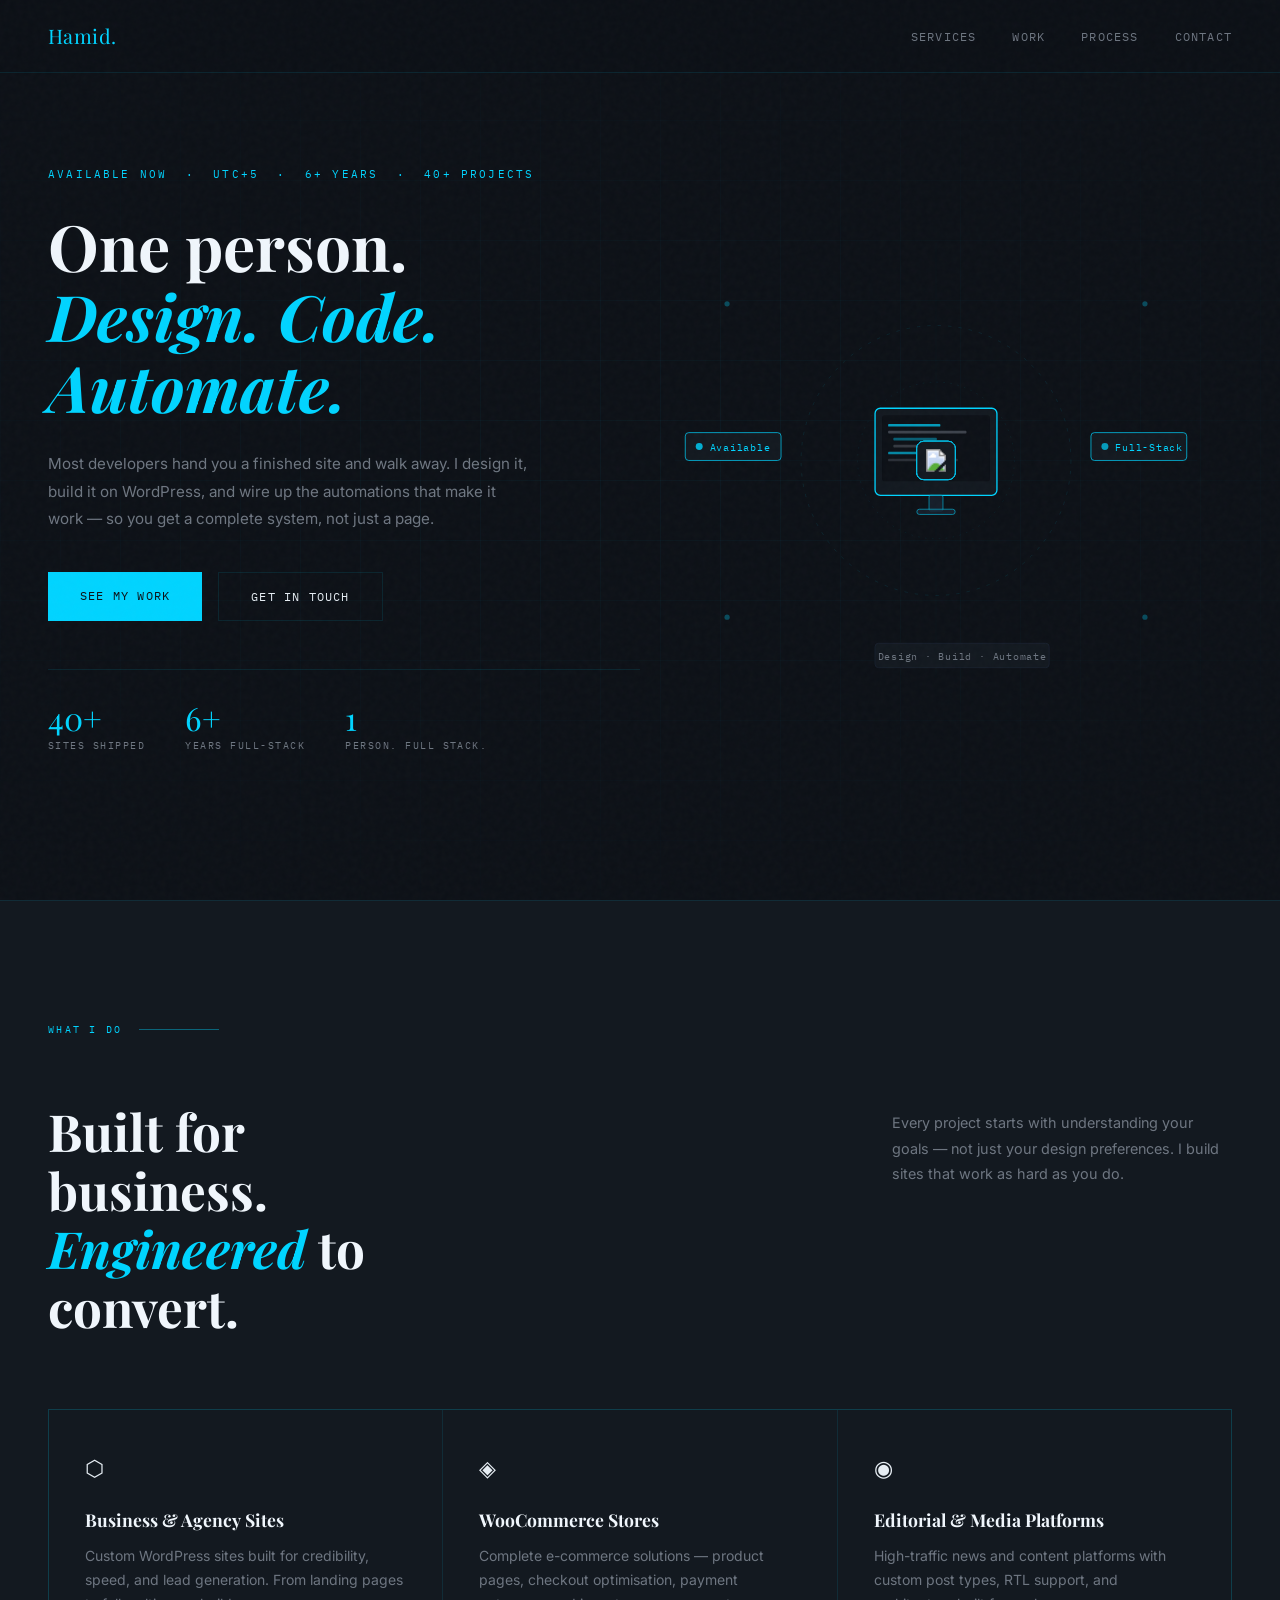
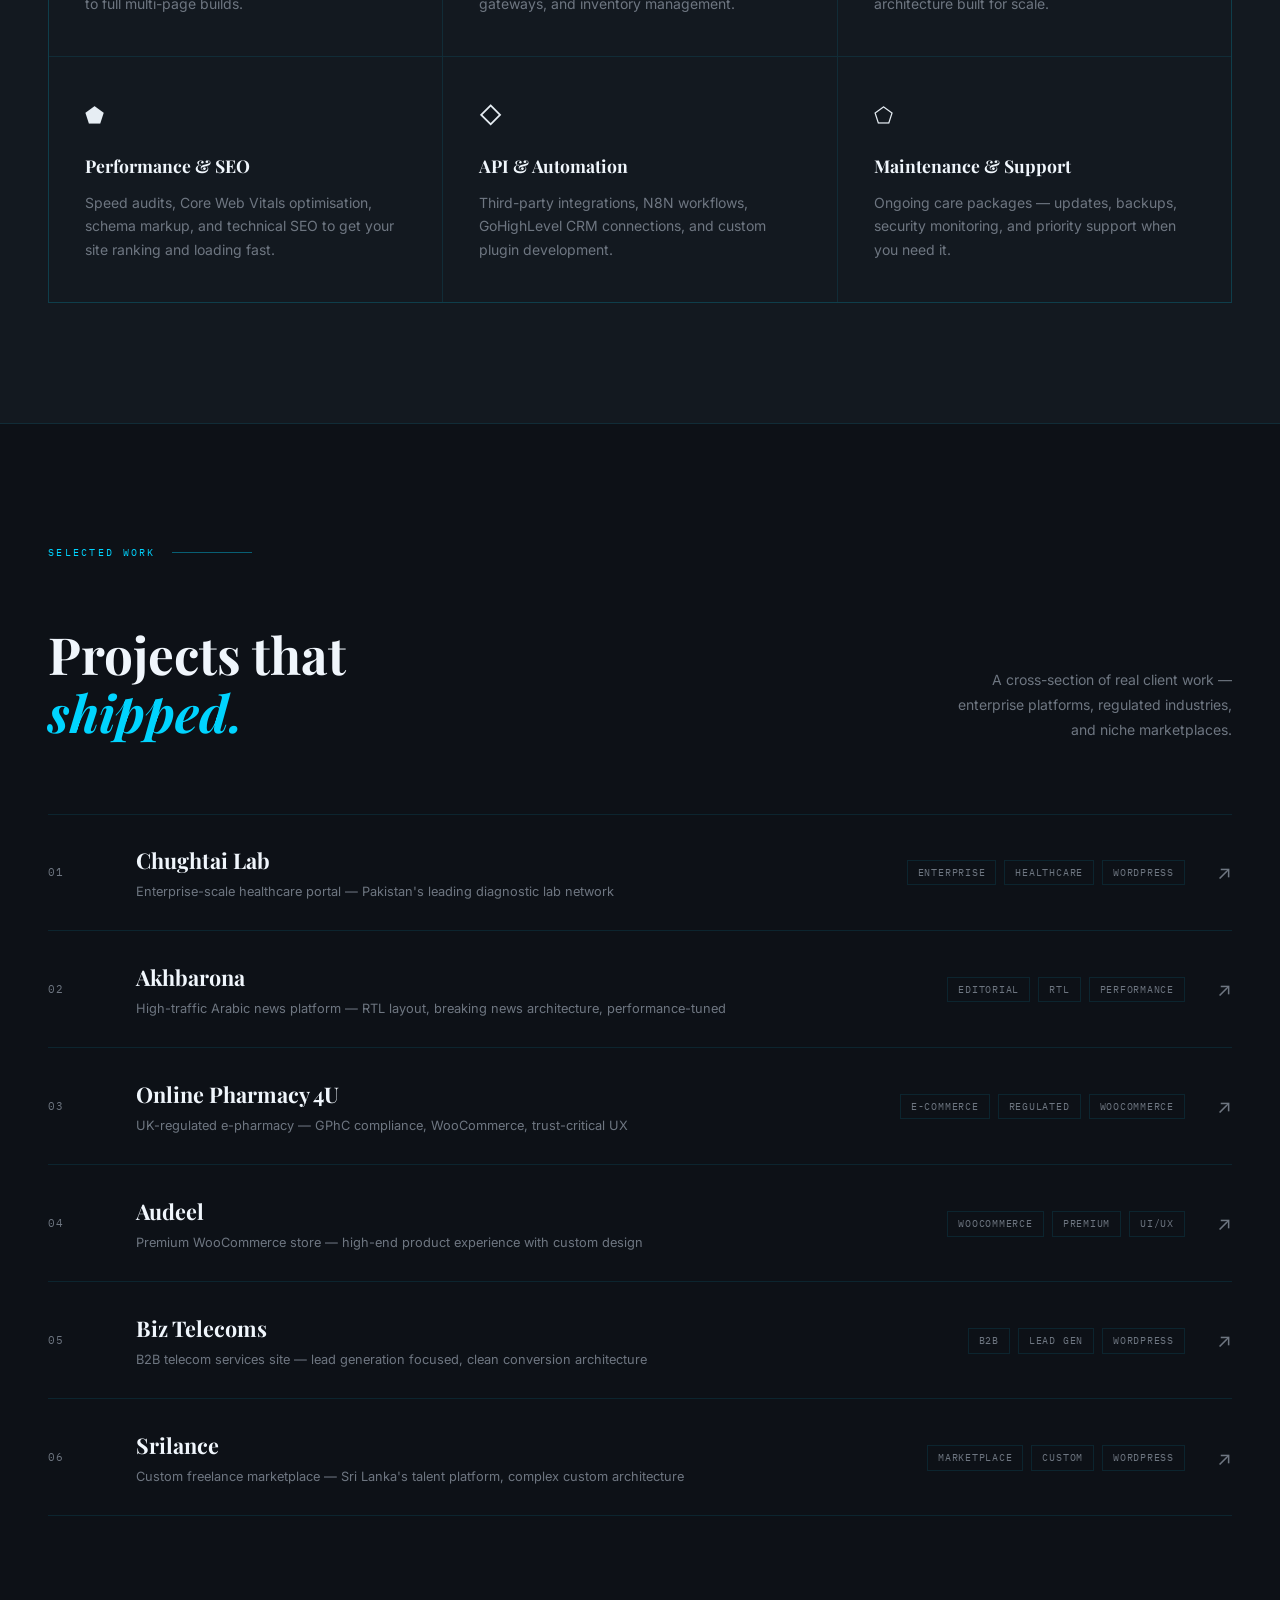
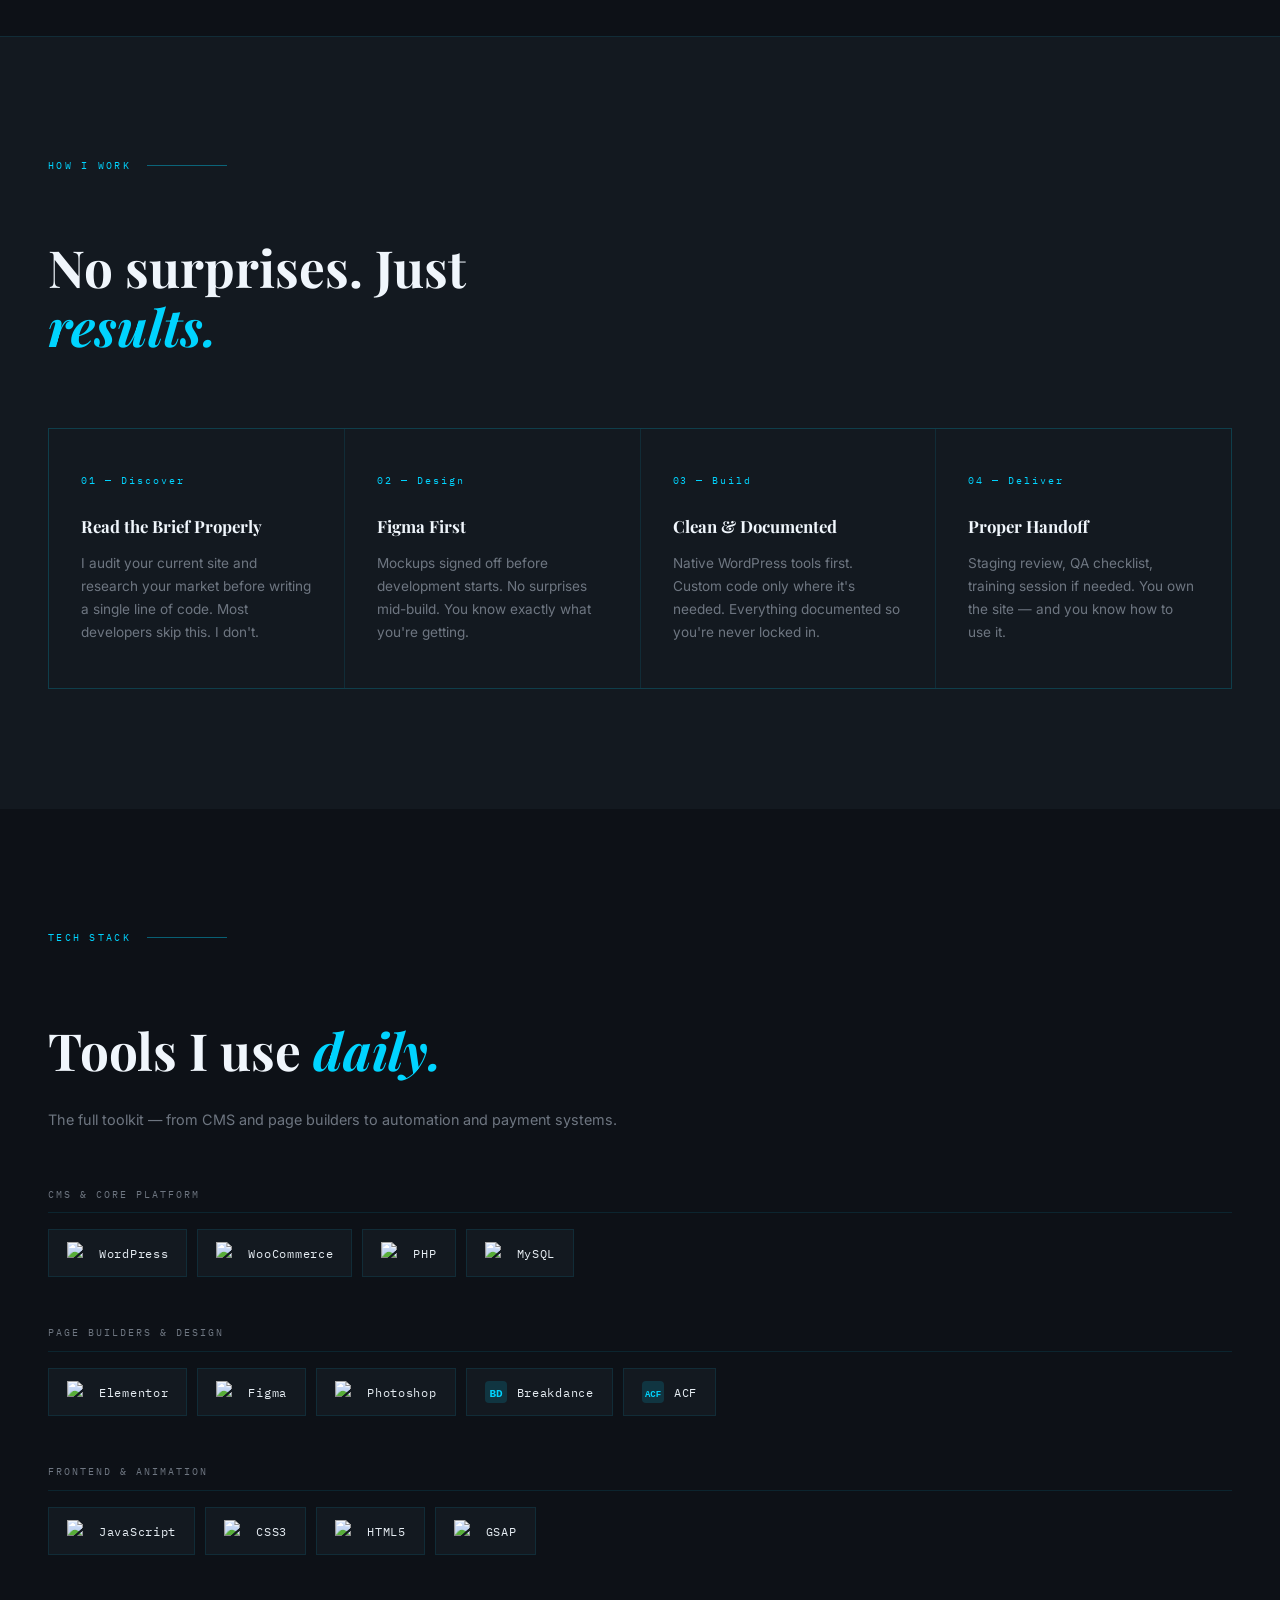
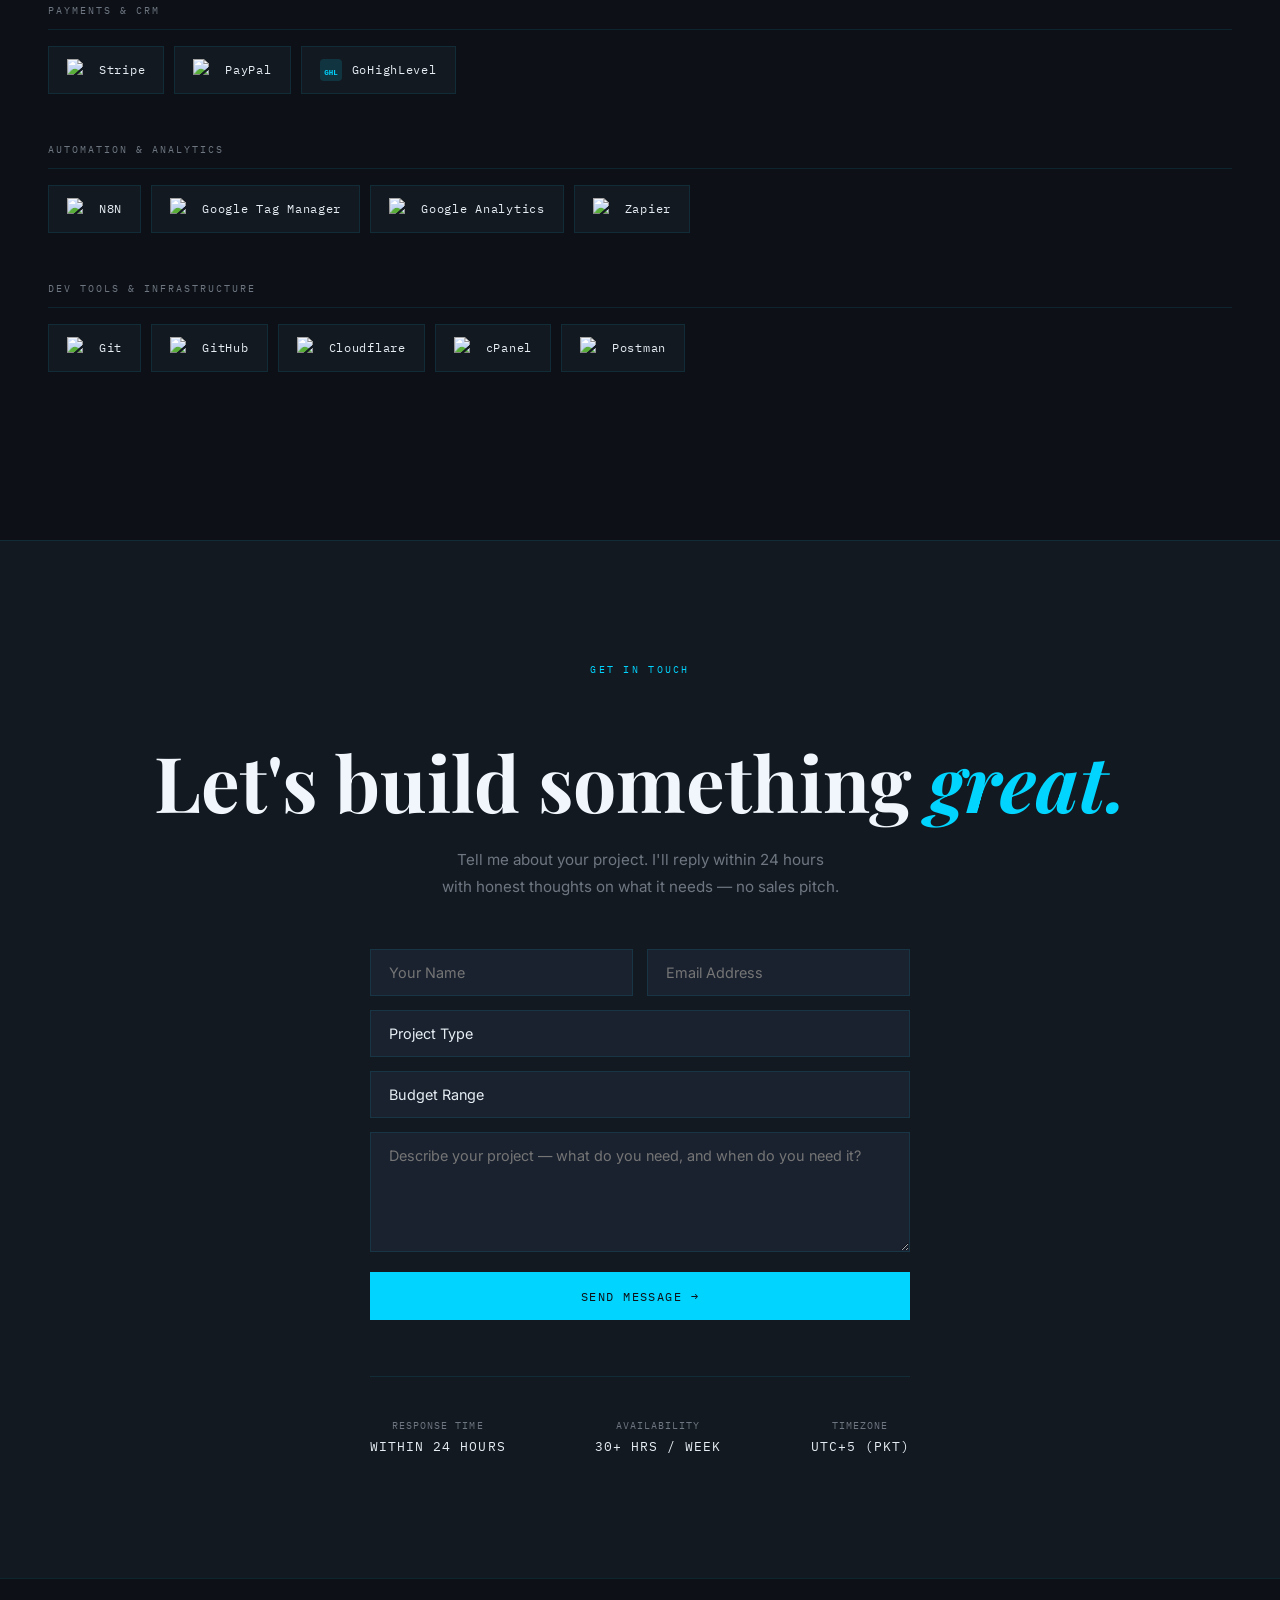
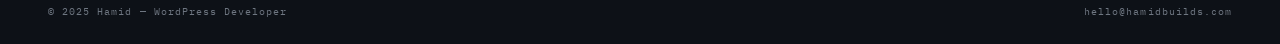
==== commit bae35657: "Update index.html" ====
--- a/index.html
+++ b/index.html
@@ -6,8 +6,8 @@
 <title>Hamid — WordPress Developer & Designer</title>
 <link rel="preconnect" href="https://fonts.googleapis.com">
 <link href="https://fonts.googleapis.com/css2?family=Playfair+Display:ital,wght@0,600;0,700;1,600&family=IBM+Plex+Mono:wght@300;400;500&family=Inter:wght@400;500;600&display=swap" rel="stylesheet">
-  <style>
- :root {
+<style>
+  :root {
     --bg: #0d1117;
     --bg2: #131920;
     --bg3: #1a2230;
@@ -18,684 +18,111 @@
     --accent2: #0099bb;
     --white: #f0f6fc;
   }
-
   *, *::before, *::after { box-sizing: border-box; margin: 0; padding: 0; }
-
   html { scroll-behavior: smooth; }
-
-  body {
-    background: var(--bg);
-    color: var(--text);
-    font-family: 'Inter', sans-serif;
-    font-size: 16px;
-    line-height: 1.6;
-    overflow-x: hidden;
-  }
-
-  /* ── NOISE OVERLAY ── */
-  body::before {
-    content: '';
-    position: fixed;
-    inset: 0;
-    background-image: url("data:image/svg+xml,%3Csvg viewBox='0 0 200 200' xmlns='http://www.w3.org/2000/svg'%3E%3Cfilter id='n'%3E%3CfeTurbulence type='fractalNoise' baseFrequency='0.75' numOctaves='4' stitchTiles='stitch'/%3E%3C/filter%3E%3Crect width='100%25' height='100%25' filter='url(%23n)' opacity='1'/%3E%3C/svg%3E");
-    opacity: 0.028;
-    pointer-events: none;
-    z-index: 999;
-  }
-
-  /* ── NAV ── */
-  nav {
-    position: fixed;
-    top: 0; left: 0; right: 0;
-    z-index: 100;
-    display: flex;
-    align-items: center;
-    justify-content: space-between;
-    padding: 20px 48px;
-    background: rgba(10,10,10,0.85);
-    backdrop-filter: blur(12px);
-    border-bottom: 1px solid var(--border);
-  }
-
-  .nav-logo {
-    font-family: 'Playfair Display', serif;
-    font-size: 1.25rem;
-    color: var(--accent);
-    letter-spacing: 0.02em;
-  }
-
-  .nav-links {
-    display: flex;
-    gap: 36px;
-    list-style: none;
-  }
-
-  .nav-links a {
-    color: var(--muted);
-    text-decoration: none;
-    font-size: 0.8rem;
-    font-family: 'IBM Plex Mono', monospace;
-    letter-spacing: 0.1em;
-    text-transform: uppercase;
-    transition: color 0.2s;
-  }
-
+  body { background: var(--bg); color: var(--text); font-family: 'Inter', sans-serif; font-size: 16px; line-height: 1.6; overflow-x: hidden; }
+  body::before { content: ''; position: fixed; inset: 0; background-image: url("data:image/svg+xml,%3Csvg viewBox='0 0 200 200' xmlns='http://www.w3.org/2000/svg'%3E%3Cfilter id='n'%3E%3CfeTurbulence type='fractalNoise' baseFrequency='0.75' numOctaves='4' stitchTiles='stitch'/%3E%3C/filter%3E%3Crect width='100%25' height='100%25' filter='url(%23n)' opacity='1'/%3E%3C/svg%3E"); opacity: 0.025; pointer-events: none; z-index: 999; }
+  nav { position: fixed; top: 0; left: 0; right: 0; z-index: 100; display: flex; align-items: center; justify-content: space-between; padding: 20px 48px; background: rgba(13,17,23,0.88); backdrop-filter: blur(12px); border-bottom: 1px solid var(--border); }
+  .nav-logo { font-family: 'Playfair Display', serif; font-size: 1.25rem; color: var(--accent); letter-spacing: 0.02em; }
+  .nav-links { display: flex; gap: 36px; list-style: none; }
+  .nav-links a { color: var(--muted); text-decoration: none; font-size: 0.75rem; font-family: 'IBM Plex Mono', monospace; letter-spacing: 0.1em; text-transform: uppercase; transition: color 0.2s; }
   .nav-links a:hover { color: var(--accent); }
-
-  /* ── HERO ── */
-.hero {
-    min-height: 100vh;
-    display: grid;
-    grid-template-columns: 1fr 1fr;
-    align-items: center;
-    padding: 100px 48px 80px;
-    position: relative;
-    overflow: hidden;
-  }
-
-  .hero-grid-bg {
-    position: absolute;
-    inset: 0;
-    background-image:
-      linear-gradient(rgba(201,169,110,0.04) 1px, transparent 1px),
-      linear-gradient(90deg, rgba(201,169,110,0.04) 1px, transparent 1px);
-    background-size: 60px 60px;
-    mask-image: radial-gradient(ellipse 80% 60% at 50% 50%, black 0%, transparent 100%);
-  }
-.hero-left {
-    display: flex;
-    flex-direction: column;
-    justify-content: center;
-  }
-
-  .hero-right {
-    display: flex;
-    align-items: center;
-    justify-content: center;
-    opacity: 0;
-    animation: fadeIn 1s ease 0.8s forwards;
-  }
-
-  @media (max-width: 768px) {
-    .hero-right { display: none; }
-  }
-  .hero-eyebrow {
-    font-family: 'IBM Plex Mono', monospace;
-    font-size: 0.72rem;
-    letter-spacing: 0.2em;
-    text-transform: uppercase;
-    color: var(--accent);
-    margin-bottom: 28px;
-    opacity: 0;
-    animation: fadeUp 0.8s ease 0.2s forwards;
-  }
-
-.hero h1 {
-    font-family: 'DM Serif Display', serif;
-    font-size: clamp(2.2rem, 5vw, 4.5rem);
-    line-height: 1.1;
-    color: var(--white);
-    max-width: 700px;
-    opacity: 0;
-    animation: fadeUp 0.9s ease 0.35s forwards;
-  }
-
-  .hero h1 em {
-    font-style: italic;
-    color: var(--accent);
-  }
-
-  .hero-sub {
-    margin-top: 32px;
-    max-width: 480px;
-    color: var(--muted);
-    font-size: 1rem;
-    line-height: 1.7;
-    opacity: 0;
-    animation: fadeUp 0.9s ease 0.5s forwards;
-  }
-
-  .hero-cta {
-    margin-top: 44px;
-    display: flex;
-    gap: 16px;
-    opacity: 0;
-    animation: fadeUp 0.9s ease 0.65s forwards;
-  }
-
-  .btn-primary {
-    background: var(--accent);
-    color: #0a0a0a;
-    padding: 14px 32px;
-    font-family: 'IBM Plex Mono', monospace;
-    font-size: 0.78rem;
-    letter-spacing: 0.1em;
-    text-transform: uppercase;
-    text-decoration: none;
-    border: none;
-    cursor: pointer;
-    transition: background 0.2s, transform 0.2s;
-  }
-
-  .btn-primary:hover { background: #dbbf88; transform: translateY(-2px); }
-
-  .btn-outline {
-    background: transparent;
-    color: var(--text);
-    padding: 14px 32px;
-    font-family: 'IBM Plex Mono', monospace;
-    font-size: 0.78rem;
-    letter-spacing: 0.1em;
-    text-transform: uppercase;
-    text-decoration: none;
-    border: 1px solid var(--border);
-    transition: border-color 0.2s, color 0.2s, transform 0.2s;
-  }
-
+  .hero { min-height: 100vh; display: grid; grid-template-columns: 1fr 1fr; align-items: center; padding: 100px 48px 80px; position: relative; overflow: hidden; }
+  .hero-grid-bg { position: absolute; inset: 0; background-image: linear-gradient(rgba(0,212,255,0.04) 1px, transparent 1px), linear-gradient(90deg, rgba(0,212,255,0.04) 1px, transparent 1px); background-size: 60px 60px; mask-image: radial-gradient(ellipse 80% 60% at 50% 50%, black 0%, transparent 100%); }
+  .hero-left { display: flex; flex-direction: column; justify-content: center; position: relative; z-index: 1; }
+  .hero-right { display: flex; align-items: center; justify-content: center; opacity: 0; animation: fadeIn 1s ease 0.8s forwards; position: relative; z-index: 1; }
+  .hero-eyebrow { font-family: 'IBM Plex Mono', monospace; font-size: 0.68rem; letter-spacing: 0.2em; text-transform: uppercase; color: var(--accent); margin-bottom: 28px; opacity: 0; animation: fadeUp 0.8s ease 0.2s forwards; }
+  .hero h1 { font-family: 'Playfair Display', serif; font-size: clamp(2.2rem, 5vw, 4.5rem); line-height: 1.1; color: var(--white); max-width: 700px; opacity: 0; animation: fadeUp 0.9s ease 0.35s forwards; }
+  .hero h1 em { font-style: italic; color: var(--accent); }
+  .hero-sub { margin-top: 28px; max-width: 480px; color: var(--muted); font-size: 0.95rem; line-height: 1.8; opacity: 0; animation: fadeUp 0.9s ease 0.5s forwards; }
+  .hero-cta { margin-top: 40px; display: flex; gap: 16px; opacity: 0; animation: fadeUp 0.9s ease 0.65s forwards; }
+  .hero-stats-inline { display: flex; gap: 40px; margin-top: 48px; padding-top: 32px; border-top: 1px solid var(--border); opacity: 0; animation: fadeUp 0.9s ease 0.8s forwards; }
+  .hero-stat { text-align: left; }
+  .hero-stat-num { font-family: 'Playfair Display', serif; font-size: 2rem; color: var(--accent); line-height: 1; }
+  .hero-stat-label { font-family: 'IBM Plex Mono', monospace; font-size: 0.62rem; letter-spacing: 0.15em; text-transform: uppercase; color: var(--muted); margin-top: 4px; }
+  .btn-primary { background: var(--accent); color: #0d1117; padding: 14px 32px; font-family: 'IBM Plex Mono', monospace; font-size: 0.75rem; letter-spacing: 0.1em; text-transform: uppercase; text-decoration: none; border: none; cursor: pointer; transition: background 0.2s, transform 0.2s; }
+  .btn-primary:hover { background: #33ddff; transform: translateY(-2px); }
+  .btn-outline { background: transparent; color: var(--text); padding: 14px 32px; font-family: 'IBM Plex Mono', monospace; font-size: 0.75rem; letter-spacing: 0.1em; text-transform: uppercase; text-decoration: none; border: 1px solid var(--border); transition: border-color 0.2s, color 0.2s, transform 0.2s; }
   .btn-outline:hover { border-color: var(--accent); color: var(--accent); transform: translateY(-2px); }
-
-  .hero-stats-inline {
-    display: flex;
-    gap: 40px;
-    margin-top: 48px;
-    padding-top: 36px;
-    border-top: 1px solid var(--border);
-    opacity: 0;
-    animation: fadeUp 0.9s ease 0.8s forwards;
-  }
-
-  .hero-stat { text-align: left; }
-  .hero-stat-num {
-    font-family: 'Playfair Display', serif;
-    font-size: 2rem;
-    color: var(--accent);
-    line-height: 1;
-  }
-  .hero-stat-label {
-    font-family: 'IBM Plex Mono', monospace;
-    font-size: 0.65rem;
-    letter-spacing: 0.15em;
-    text-transform: uppercase;
-    color: var(--muted);
-    margin-top: 4px;
-  }
-
-  /* ── SECTIONS ── */
   section { padding: 120px 48px; }
-
-  .section-label {
-    font-family: 'IBM Plex Mono', monospace;
-    font-size: 0.68rem;
-    letter-spacing: 0.22em;
-    text-transform: uppercase;
-    color: var(--accent);
-    margin-bottom: 64px;
-    display: flex;
-    align-items: center;
-    gap: 16px;
-  }
-
-  .section-label::after {
-    content: '';
-    flex: 1;
-    max-width: 80px;
-    height: 1px;
-    background: var(--accent);
-    opacity: 0.4;
-  }
-
-  /* ── SERVICES ── */
-  #services {
-    background: var(--bg2);
-    border-top: 1px solid var(--border);
-    border-bottom: 1px solid var(--border);
-  }
-
-  .services-header {
-    display: flex;
-    justify-content: space-between;
-    align-items: flex-start;
-    margin-bottom: 72px;
-  }
-
-  .services-header h2 {
-    font-family: 'Playfair Display', serif;
-    font-size: clamp(2rem, 4vw, 3.2rem);
-    color: var(--white);
-    max-width: 420px;
-    line-height: 1.15;
-  }
-
-  .services-header p {
-    max-width: 340px;
-    color: var(--muted);
-    font-size: 0.95rem;
-    line-height: 1.8;
-    padding-top: 8px;
-  }
-
-  .services-grid {
-    display: grid;
-    grid-template-columns: repeat(3, 1fr);
-    gap: 1px;
-    background: var(--border);
-    border: 1px solid var(--border);
-  }
-
-  .service-card {
-    background: var(--bg2);
-    padding: 40px 36px;
-    transition: background 0.25s;
-    position: relative;
-    overflow: hidden;
-  }
-
-  .service-card::before {
-    content: '';
-    position: absolute;
-    bottom: 0; left: 0; right: 0;
-    height: 2px;
-    background: var(--accent);
-    transform: scaleX(0);
-    transform-origin: left;
-    transition: transform 0.3s ease;
-  }
-
+  .section-label { font-family: 'IBM Plex Mono', monospace; font-size: 0.65rem; letter-spacing: 0.22em; text-transform: uppercase; color: var(--accent); margin-bottom: 64px; display: flex; align-items: center; gap: 16px; }
+  .section-label::after { content: ''; flex: 1; max-width: 80px; height: 1px; background: var(--accent); opacity: 0.4; }
+  #services { background: var(--bg2); border-top: 1px solid var(--border); border-bottom: 1px solid var(--border); }
+  .services-header { display: flex; justify-content: space-between; align-items: flex-start; margin-bottom: 72px; }
+  .services-header h2 { font-family: 'Playfair Display', serif; font-size: clamp(2rem, 4vw, 3.2rem); color: var(--white); max-width: 420px; line-height: 1.15; }
+  .services-header p { max-width: 340px; color: var(--muted); font-size: 0.9rem; line-height: 1.8; padding-top: 8px; }
+  .services-grid { display: grid; grid-template-columns: repeat(3, 1fr); gap: 1px; background: var(--border); border: 1px solid var(--border); }
+  .service-card { background: var(--bg2); padding: 40px 36px; transition: background 0.25s; position: relative; overflow: hidden; }
+  .service-card::before { content: ''; position: absolute; bottom: 0; left: 0; right: 0; height: 2px; background: var(--accent); transform: scaleX(0); transform-origin: left; transition: transform 0.3s ease; }
   .service-card:hover { background: var(--bg3); }
   .service-card:hover::before { transform: scaleX(1); }
-
-  .service-icon {
-    font-size: 1.4rem;
-    margin-bottom: 20px;
-  }
-
-  .service-card h3 {
-    font-family: 'Playfair Display', serif;
-    font-size: 1.15rem;
-    color: var(--white);
-    margin-bottom: 10px;
-  }
-
-  .service-card p {
-    color: var(--muted);
-    font-size: 0.875rem;
-    line-height: 1.7;
-  }
-
-  /* ── WORK ── */
+  .service-icon { font-size: 1.4rem; margin-bottom: 20px; display: block; }
+  .service-card h3 { font-family: 'Playfair Display', serif; font-size: 1.1rem; color: var(--white); margin-bottom: 10px; }
+  .service-card p { color: var(--muted); font-size: 0.875rem; line-height: 1.7; }
   #work { background: var(--bg); }
-
-  .work-intro {
-    display: flex;
-    justify-content: space-between;
-    align-items: flex-end;
-    margin-bottom: 72px;
-  }
-
-  .work-intro h2 {
-    font-family: 'Playfair Display', serif;
-    font-size: clamp(2rem, 4vw, 3.2rem);
-    color: var(--white);
-    line-height: 1.15;
-  }
-
-  .work-intro p {
-    color: var(--muted);
-    font-size: 0.875rem;
-    max-width: 280px;
-    text-align: right;
-    line-height: 1.8;
-  }
-
+  .work-intro { display: flex; justify-content: space-between; align-items: flex-end; margin-bottom: 72px; }
+  .work-intro h2 { font-family: 'Playfair Display', serif; font-size: clamp(2rem, 4vw, 3.2rem); color: var(--white); line-height: 1.15; }
+  .work-intro p { color: var(--muted); font-size: 0.875rem; max-width: 280px; text-align: right; line-height: 1.8; }
   .projects-list { display: flex; flex-direction: column; gap: 1px; }
-
-  .project-row {
-    display: grid;
-    grid-template-columns: 56px 1fr auto auto;
-    align-items: center;
-    gap: 32px;
-    padding: 28px 0;
-    border-bottom: 1px solid var(--border);
-    cursor: pointer;
-    text-decoration: none;
-    color: inherit;
-    transition: padding-left 0.25s;
-    position: relative;
-  }
-
+  .project-row { display: grid; grid-template-columns: 56px 1fr auto auto; align-items: center; gap: 32px; padding: 28px 0; border-bottom: 1px solid var(--border); cursor: pointer; text-decoration: none; color: inherit; transition: padding-left 0.25s; }
   .project-row:first-child { border-top: 1px solid var(--border); }
-
   .project-row:hover { padding-left: 12px; }
-
-  .project-num {
-    font-family: 'IBM Plex Mono', monospace;
-    font-size: 0.7rem;
-    color: var(--muted);
-    letter-spacing: 0.1em;
-  }
-
-  .project-info h3 {
-    font-family: 'Playfair Display', serif;
-    font-size: 1.35rem;
-    color: var(--white);
-    transition: color 0.2s;
-  }
-
+  .project-num { font-family: 'IBM Plex Mono', monospace; font-size: 0.7rem; color: var(--muted); letter-spacing: 0.1em; }
+  .project-info h3 { font-family: 'Playfair Display', serif; font-size: 1.35rem; color: var(--white); transition: color 0.2s; }
   .project-row:hover .project-info h3 { color: var(--accent); }
-
-  .project-info p {
-    color: var(--muted);
-    font-size: 0.8rem;
-    margin-top: 4px;
-  }
-
-  .project-tags {
-    display: flex;
-    gap: 8px;
-    flex-wrap: wrap;
-    justify-content: flex-end;
-  }
-
-  .tag {
-    font-family: 'IBM Plex Mono', monospace;
-    font-size: 0.62rem;
-    letter-spacing: 0.08em;
-    text-transform: uppercase;
-    padding: 4px 10px;
-    border: 1px solid var(--border);
-    color: var(--muted);
-  }
-
-  .project-arrow {
-    color: var(--muted);
-    font-size: 1.2rem;
-    transition: color 0.2s, transform 0.2s;
-  }
-
+  .project-info p { color: var(--muted); font-size: 0.8rem; margin-top: 4px; }
+  .project-tags { display: flex; gap: 8px; flex-wrap: wrap; justify-content: flex-end; }
+  .tag { font-family: 'IBM Plex Mono', monospace; font-size: 0.6rem; letter-spacing: 0.08em; text-transform: uppercase; padding: 4px 10px; border: 1px solid var(--border); color: var(--muted); }
+  .project-arrow { color: var(--muted); font-size: 1.2rem; transition: color 0.2s, transform 0.2s; }
   .project-row:hover .project-arrow { color: var(--accent); transform: translate(4px, -4px); }
-
-  /* ── PROCESS ── */
-  #process {
-    background: var(--bg2);
-    border-top: 1px solid var(--border);
-  }
-
-  #process h2 {
-    font-family: 'Playfair Display', serif;
-    font-size: clamp(2rem, 4vw, 3.2rem);
-    color: var(--white);
-    margin-bottom: 72px;
-    max-width: 480px;
-    line-height: 1.15;
-  }
-
-  .process-steps {
-    display: grid;
-    grid-template-columns: repeat(4, 1fr);
-    gap: 1px;
-    background: var(--border);
-    border: 1px solid var(--border);
-  }
-
-  .step {
-    background: var(--bg2);
-    padding: 44px 32px;
-    position: relative;
-  }
-
-  .step-num {
-    font-family: 'IBM Plex Mono', monospace;
-    font-size: 0.65rem;
-    letter-spacing: 0.2em;
-    color: var(--accent);
-    margin-bottom: 24px;
-    display: block;
-  }
-
-  .step h3 {
-    font-family: 'Playfair Display', serif;
-    font-size: 1.1rem;
-    color: var(--white);
-    margin-bottom: 12px;
-  }
-
-  .step p {
-    color: var(--muted);
-    font-size: 0.85rem;
-    line-height: 1.7;
-  }
-
-  /* ── STACK ── */
+  #process { background: var(--bg2); border-top: 1px solid var(--border); }
+  #process h2 { font-family: 'Playfair Display', serif; font-size: clamp(2rem, 4vw, 3.2rem); color: var(--white); margin-bottom: 72px; max-width: 480px; line-height: 1.15; }
+  .process-steps { display: grid; grid-template-columns: repeat(4, 1fr); gap: 1px; background: var(--border); border: 1px solid var(--border); }
+  .step { background: var(--bg2); padding: 44px 32px; }
+  .step-num { font-family: 'IBM Plex Mono', monospace; font-size: 0.62rem; letter-spacing: 0.2em; color: var(--accent); margin-bottom: 24px; display: block; }
+  .step h3 { font-family: 'Playfair Display', serif; font-size: 1.05rem; color: var(--white); margin-bottom: 12px; }
+  .step p { color: var(--muted); font-size: 0.85rem; line-height: 1.7; }
   #stack { background: var(--bg); }
-
-  #stack h2 {
-    font-family: 'Playfair Display', serif;
-    font-size: clamp(2rem, 4vw, 3.2rem);
-    color: var(--white);
-    margin-bottom: 16px;
-  }
-
-  .stack-intro {
-    color: var(--muted);
-    font-size: 0.9rem;
-    margin-bottom: 56px;
-  }
-
+  #stack h2 { font-family: 'Playfair Display', serif; font-size: clamp(2rem, 4vw, 3.2rem); color: var(--white); margin-bottom: 16px; }
+  .stack-intro { color: var(--muted); font-size: 0.9rem; margin-bottom: 56px; }
   .stack-category { margin-bottom: 48px; }
-
-  .stack-category-label {
-    font-family: 'IBM Plex Mono', monospace;
-    font-size: 0.65rem;
-    letter-spacing: 0.2em;
-    text-transform: uppercase;
-    color: var(--muted);
-    margin-bottom: 16px;
-    padding-bottom: 10px;
-    border-bottom: 1px solid var(--border);
-  }
-
-  .stack-cards {
-    display: flex;
-    flex-wrap: wrap;
-    gap: 10px;
-  }
-
-  .stack-card {
-    display: flex;
-    align-items: center;
-    gap: 10px;
-    background: var(--bg2);
-    border: 1px solid var(--border);
-    padding: 12px 18px;
-    transition: border-color 0.2s, background 0.2s;
-    cursor: default;
-  }
-
+  .stack-category-label { font-family: 'IBM Plex Mono', monospace; font-size: 0.62rem; letter-spacing: 0.2em; text-transform: uppercase; color: var(--muted); margin-bottom: 16px; padding-bottom: 10px; border-bottom: 1px solid var(--border); }
+  .stack-cards { display: flex; flex-wrap: wrap; gap: 10px; }
+  .stack-card { display: flex; align-items: center; gap: 10px; background: var(--bg2); border: 1px solid var(--border); padding: 12px 18px; transition: border-color 0.2s, background 0.2s; cursor: default; }
   .stack-card:hover { border-color: var(--accent); background: var(--bg3); }
-
-  .stack-card img {
-    width: 22px;
-    height: 22px;
-    object-fit: contain;
-    flex-shrink: 0;
-  }
-
-  .stack-card-name {
-    font-family: 'IBM Plex Mono', monospace;
-    font-size: 0.75rem;
-    letter-spacing: 0.06em;
-    color: var(--text);
-    white-space: nowrap;
-  }
-
-  /* ── CONTACT ── */
-  #contact {
-    background: var(--bg2);
-    border-top: 1px solid var(--border);
-    text-align: center;
-  }
-
+  .stack-card img { width: 22px; height: 22px; object-fit: contain; flex-shrink: 0; }
+  .stack-card-name { font-family: 'IBM Plex Mono', monospace; font-size: 0.75rem; letter-spacing: 0.06em; color: var(--text); white-space: nowrap; }
+  #contact { background: var(--bg2); border-top: 1px solid var(--border); text-align: center; }
   #contact .section-label { justify-content: center; }
   #contact .section-label::after { display: none; }
-
-  #contact h2 {
-    font-family: 'Playfair Display', serif;
-    font-size: clamp(2.5rem, 6vw, 5.5rem);
-    color: var(--white);
-    line-height: 1.05;
-    margin-bottom: 24px;
-  }
-
-  #contact h2 em {
-    font-style: italic;
-    color: var(--accent);
-  }
-
-  #contact p {
-    color: var(--muted);
-    font-size: 0.95rem;
-    max-width: 400px;
-    margin: 0 auto 48px;
-    line-height: 1.8;
-  }
-
-  .contact-form {
-    max-width: 540px;
-    margin: 0 auto;
-    display: flex;
-    flex-direction: column;
-    gap: 14px;
-    text-align: left;
-  }
-
-  .contact-form input,
-  .contact-form textarea,
-  .contact-form select {
-    width: 100%;
-    background: var(--bg3);
-    border: 1px solid var(--border);
-    color: var(--text);
-    padding: 14px 18px;
-    font-family: 'Inter', sans-serif;
-    font-size: 0.9rem;
-    outline: none;
-    transition: border-color 0.2s;
-    -webkit-appearance: none;
-  }
-
-  .contact-form input:focus,
-  .contact-form textarea:focus,
-  .contact-form select:focus {
-    border-color: var(--accent);
-  }
-
+  #contact h2 { font-family: 'Playfair Display', serif; font-size: clamp(2.5rem, 6vw, 5.5rem); color: var(--white); line-height: 1.05; margin-bottom: 24px; }
+  #contact h2 em { font-style: italic; color: var(--accent); }
+  #contact > p { color: var(--muted); font-size: 0.95rem; max-width: 400px; margin: 0 auto 48px; line-height: 1.8; }
+  .contact-form { max-width: 540px; margin: 0 auto; display: flex; flex-direction: column; gap: 14px; text-align: left; }
+  .contact-form input, .contact-form textarea, .contact-form select { width: 100%; background: var(--bg3); border: 1px solid var(--border); color: var(--text); padding: 14px 18px; font-family: 'Inter', sans-serif; font-size: 0.9rem; outline: none; transition: border-color 0.2s; -webkit-appearance: none; }
+  .contact-form input:focus, .contact-form textarea:focus, .contact-form select:focus { border-color: var(--accent); }
   .contact-form textarea { resize: vertical; min-height: 120px; }
-
   .contact-form select option { background: var(--bg3); }
-
   .form-row { display: grid; grid-template-columns: 1fr 1fr; gap: 14px; }
-
-  .contact-form button {
-    width: 100%;
-    background: var(--accent);
-    color: #0a0a0a;
-    border: none;
-    padding: 16px;
-    font-family: 'IBM Plex Mono', monospace;
-    font-size: 0.78rem;
-    letter-spacing: 0.12em;
-    text-transform: uppercase;
-    cursor: pointer;
-    transition: background 0.2s;
-    margin-top: 6px;
-  }
-
-  .contact-form button:hover { background: #dbbf88; }
-
-  .contact-meta {
-    margin-top: 56px;
-    padding-top: 40px;
-    border-top: 1px solid var(--border);
-    display: flex;
-    justify-content: space-between;
-    align-items: center;
-    max-width: 540px;
-    margin-left: auto;
-    margin-right: auto;
-  }
-
-  .contact-meta-item {
-    font-family: 'IBM Plex Mono', monospace;
-    font-size: 0.68rem;
-    letter-spacing: 0.1em;
-    text-transform: uppercase;
-    color: var(--muted);
-    line-height: 1.6;
-  }
-
-  .contact-meta-item span {
-    display: block;
-    color: var(--text);
-    font-size: 0.8rem;
-    margin-top: 4px;
-  }
-
-  /* ── FOOTER ── */
-  footer {
-    padding: 24px 48px;
-    background: var(--bg);
-    border-top: 1px solid var(--border);
-    display: flex;
-    justify-content: space-between;
-    align-items: center;
-  }
-
-  footer p {
-    font-family: 'IBM Plex Mono', monospace;
-    font-size: 0.65rem;
-    letter-spacing: 0.1em;
-    color: var(--muted);
-  }
-
-  footer a {
-    color: var(--muted);
-    text-decoration: none;
-    font-family: 'IBM Plex Mono', monospace;
-    font-size: 0.65rem;
-    letter-spacing: 0.1em;
-    transition: color 0.2s;
-  }
-
+  .contact-form button { width: 100%; background: var(--accent); color: #0d1117; border: none; padding: 16px; font-family: 'IBM Plex Mono', monospace; font-size: 0.78rem; letter-spacing: 0.12em; text-transform: uppercase; cursor: pointer; transition: background 0.2s; margin-top: 6px; }
+  .contact-form button:hover { background: #33ddff; }
+  .contact-meta { margin-top: 56px; padding-top: 40px; border-top: 1px solid var(--border); display: flex; justify-content: space-between; align-items: center; max-width: 540px; margin-left: auto; margin-right: auto; }
+  .contact-meta-item { font-family: 'IBM Plex Mono', monospace; font-size: 0.65rem; letter-spacing: 0.1em; text-transform: uppercase; color: var(--muted); line-height: 1.6; }
+  .contact-meta-item span { display: block; color: var(--text); font-size: 0.8rem; margin-top: 4px; }
+  footer { padding: 24px 48px; background: var(--bg); border-top: 1px solid var(--border); display: flex; justify-content: space-between; align-items: center; }
+  footer p { font-family: 'IBM Plex Mono', monospace; font-size: 0.65rem; letter-spacing: 0.1em; color: var(--muted); }
+  footer a { color: var(--muted); text-decoration: none; font-family: 'IBM Plex Mono', monospace; font-size: 0.65rem; letter-spacing: 0.1em; transition: color 0.2s; }
   footer a:hover { color: var(--accent); }
-
-  /* ── ANIMATIONS ── */
-  @keyframes fadeUp {
-    from { opacity: 0; transform: translateY(24px); }
-    to   { opacity: 1; transform: translateY(0); }
-  }
-
-  @keyframes fadeIn {
-    from { opacity: 0; }
-    to   { opacity: 1; }
-  }
-
-  .reveal {
-    opacity: 0;
-    transform: translateY(28px);
-    transition: opacity 0.7s ease, transform 0.7s ease;
-  }
-
-  .reveal.visible {
-    opacity: 1;
-    transform: translateY(0);
-  }
-
-  /* ── MOBILE ── */
+  @keyframes fadeUp { from { opacity: 0; transform: translateY(24px); } to { opacity: 1; transform: translateY(0); } }
+  @keyframes fadeIn { from { opacity: 0; } to { opacity: 1; } }
+  .reveal { opacity: 0; transform: translateY(28px); transition: opacity 0.7s ease, transform 0.7s ease; }
+  .reveal.visible { opacity: 1; transform: translateY(0); }
   @media (max-width: 768px) {
     nav { padding: 16px 20px; }
     .nav-links { gap: 18px; }
-    .hero { padding: 100px 20px 64px; }
-    .hero-stat-row { display: none; }
+    .hero { grid-template-columns: 1fr; padding: 100px 20px 64px; }
+    .hero-right { display: none; }
+    .hero-stats-inline { gap: 24px; }
     section { padding: 80px 20px; }
     .services-header { flex-direction: column; gap: 20px; }
     .services-grid { grid-template-columns: 1fr; }
@@ -708,16 +135,11 @@
     .contact-meta { flex-direction: column; gap: 20px; text-align: center; }
     footer { flex-direction: column; gap: 8px; text-align: center; }
   }
-
-  @media (max-width: 480px) {
-    .process-steps { grid-template-columns: 1fr; }
-    .services-header p { display: none; }
-  }
+  @media (max-width: 480px) { .process-steps { grid-template-columns: 1fr; } }
 </style>
 </head>
 <body>
-
-<!-- NAV -->
+ 
 <nav>
   <div class="nav-logo">Hamid.</div>
   <ul class="nav-links">
@@ -727,18 +149,18 @@
     <li><a href="#contact">Contact</a></li>
   </ul>
 </nav>
-
-<!-- HERO -->
+ 
 <section class="hero" id="home">
-<div class="hero-grid-bg"></div>
+  <div class="hero-grid-bg"></div>
+ 
   <div class="hero-left">
-  <div class="hero-eyebrow">Available Now &nbsp;·&nbsp; UTC+5 &nbsp;·&nbsp; 6+ Years &nbsp;·&nbsp; 40+ Projects</div>
-  <h1>One person.<br><em>Design. Code. Automate.</em></h1>
-  <p class="hero-sub">Most developers hand you a finished site and walk away. I design it, build it on WordPress and wire up the automations that make it work — so you get a complete system, not just a page.</p>
-  <div class="hero-cta">
-    <a href="#work" class="btn-primary">See My Work</a>
-    <a href="#contact" class="btn-outline">Get In Touch</a>
- </div>
+    <div class="hero-eyebrow">Available Now &nbsp;·&nbsp; UTC+5 &nbsp;·&nbsp; 6+ Years &nbsp;·&nbsp; 40+ Projects</div>
+    <h1>One person.<br><em>Design. Code. Automate.</em></h1>
+    <p class="hero-sub">Most developers hand you a finished site and walk away. I design it, build it on WordPress, and wire up the automations that make it work — so you get a complete system, not just a page.</p>
+    <div class="hero-cta">
+      <a href="#work" class="btn-primary">See My Work</a>
+      <a href="#contact" class="btn-outline">Get In Touch</a>
+    </div>
     <div class="hero-stats-inline">
       <div class="hero-stat">
         <div class="hero-stat-num">40+</div>
@@ -754,74 +176,68 @@
       </div>
     </div>
   </div>
+ 
   <div class="hero-right">
-<svg width="100%" viewBox="0 0 680 580" role="img" xmlns="http://www.w3.org/2000/svg">
-<title>Full-stack developer illustration</title>
-<desc>Abstract developer workspace with orbiting tech stack icons</desc>
-  </svg>
-  </div>
-</section>
-<style>
-  .lbl { font-family: 'IBM Plex Mono', monospace; font-size: 11px; fill: #6e7681; letter-spacing: 0.08em; }
-  .lbl-accent { font-family: 'IBM Plex Mono', monospace; font-size: 11px; fill: #00d4ff; letter-spacing: 0.08em; }
-  @keyframes orbit1 { from{transform:rotate(0deg) translateX(155px) rotate(0deg)} to{transform:rotate(360deg) translateX(155px) rotate(-360deg)} }
-  @keyframes orbit2 { from{transform:rotate(60deg) translateX(155px) rotate(-60deg)} to{transform:rotate(420deg) translateX(155px) rotate(-420deg)} }
-  @keyframes orbit3 { from{transform:rotate(120deg) translateX(155px) rotate(-120deg)} to{transform:rotate(480deg) translateX(155px) rotate(-480deg)} }
-  @keyframes orbit4 { from{transform:rotate(180deg) translateX(155px) rotate(-180deg)} to{transform:rotate(540deg) translateX(155px) rotate(-540deg)} }
-  @keyframes orbit5 { from{transform:rotate(240deg) translateX(155px) rotate(-240deg)} to{transform:rotate(600deg) translateX(155px) rotate(-600deg)} }
-  @keyframes orbit6 { from{transform:rotate(300deg) translateX(155px) rotate(-300deg)} to{transform:rotate(660deg) translateX(155px) rotate(-660deg)} }
-  @keyframes float { 0%,100%{transform:translateY(0)} 50%{transform:translateY(-8px)} }
-  .o1{animation:orbit1 22s linear infinite;transform-origin:340px 280px}
-  .o2{animation:orbit2 22s linear infinite;transform-origin:340px 280px}
-  .o3{animation:orbit3 22s linear infinite;transform-origin:340px 280px}
-  .o4{animation:orbit4 22s linear infinite;transform-origin:340px 280px}
-  .o5{animation:orbit5 22s linear infinite;transform-origin:340px 280px}
-  .o6{animation:orbit6 22s linear infinite;transform-origin:340px 280px}
-  .floater{animation:float 4s ease-in-out infinite;transform-origin:340px 280px}
-</style>
-<circle cx="340" cy="280" r="155" fill="none" stroke="#00d4ff" stroke-width="0.5" stroke-dasharray="4 8" opacity="0.2"/>
-<circle cx="340" cy="280" r="90" fill="none" stroke="#00d4ff" stroke-width="0.5" stroke-dasharray="2 6" opacity="0.15"/>
-<line x1="40" y1="280" x2="640" y2="280" stroke="#00d4ff" stroke-width="0.3" opacity="0.08"/>
-<line x1="340" y1="40" x2="340" y2="540" stroke="#00d4ff" stroke-width="0.3" opacity="0.08"/>
-<g class="floater">
-  <rect x="270" y="220" width="140" height="100" rx="6" fill="#131920" stroke="#00d4ff" stroke-width="1.5"/>
-  <rect x="278" y="228" width="124" height="76" rx="3" fill="#0d1117"/>
-  <rect x="285" y="238" width="60" height="3" rx="1" fill="#00d4ff" opacity="0.7"/>
-  <rect x="285" y="246" width="90" height="3" rx="1" fill="#6e7681" opacity="0.5"/>
-  <rect x="291" y="254" width="50" height="3" rx="1" fill="#00d4ff" opacity="0.4"/>
-  <rect x="291" y="262" width="70" height="3" rx="1" fill="#6e7681" opacity="0.4"/>
-  <rect x="285" y="270" width="40" height="3" rx="1" fill="#00d4ff" opacity="0.6"/>
-  <rect x="285" y="278" width="80" height="3" rx="1" fill="#6e7681" opacity="0.3"/>
-  <rect x="291" y="286" width="55" height="3" rx="1" fill="#00d4ff" opacity="0.3"/>
-  <rect x="332" y="320" width="16" height="18" rx="2" fill="#1a2230" stroke="#00d4ff" stroke-width="0.8" opacity="0.8"/>
-  <rect x="318" y="336" width="44" height="6" rx="3" fill="#1a2230" stroke="#00d4ff" stroke-width="0.8" opacity="0.8"/>
-  <rect x="349" y="274" width="5" height="10" rx="1" fill="#00d4ff" opacity="0.9">
-    <animate attributeName="opacity" values="0.9;0;0.9" dur="1.2s" repeatCount="indefinite"/>
-  </rect>
-</g>
-<g class="o1"><g transform="translate(340,280)"><rect x="-22" y="-22" width="44" height="44" rx="8" fill="#131920" stroke="#00d4ff" stroke-width="1"/><image href="https://cdn.simpleicons.org/wordpress/00d4ff" x="-13" y="-13" width="26" height="26"/></g></g>
-<g class="o2"><g transform="translate(340,280)"><rect x="-22" y="-22" width="44" height="44" rx="8" fill="#131920" stroke="#00d4ff" stroke-width="1"/><image href="https://cdn.simpleicons.org/figma/00d4ff" x="-13" y="-13" width="26" height="26"/></g></g>
-<g class="o3"><g transform="translate(340,280)"><rect x="-22" y="-22" width="44" height="44" rx="8" fill="#131920" stroke="#00d4ff" stroke-width="1"/><image href="https://cdn.simpleicons.org/woocommerce/00d4ff" x="-13" y="-13" width="26" height="26"/></g></g>
-<g class="o4"><g transform="translate(340,280)"><rect x="-22" y="-22" width="44" height="44" rx="8" fill="#131920" stroke="#00d4ff" stroke-width="1"/><image href="https://cdn.simpleicons.org/php/00d4ff" x="-13" y="-13" width="26" height="26"/></g></g>
-<g class="o5"><g transform="translate(340,280)"><rect x="-22" y="-22" width="44" height="44" rx="8" fill="#131920" stroke="#00d4ff" stroke-width="1"/><image href="https://cdn.simpleicons.org/n8n/00d4ff" x="-13" y="-13" width="26" height="26"/></g></g>
-<g class="o6"><g transform="translate(340,280)"><rect x="-22" y="-22" width="44" height="44" rx="8" fill="#131920" stroke="#00d4ff" stroke-width="1"/><image href="https://cdn.simpleicons.org/stripe/00d4ff" x="-13" y="-13" width="26" height="26"/></g></g>
-<circle cx="100" cy="100" r="3" fill="#00d4ff" opacity="0.3"/>
-<circle cx="580" cy="100" r="3" fill="#00d4ff" opacity="0.3"/>
-<circle cx="100" cy="460" r="3" fill="#00d4ff" opacity="0.3"/>
-<circle cx="580" cy="460" r="3" fill="#00d4ff" opacity="0.3"/>
-<rect x="52" y="240" width="110" height="32" rx="4" fill="#131920" stroke="#00d4ff" stroke-width="0.8"/>
-<circle cx="68" cy="256" r="4" fill="#00d4ff" opacity="0.9"><animate attributeName="opacity" values="0.9;0.3;0.9" dur="2s" repeatCount="indefinite"/></circle>
-<text x="80" y="261" class="lbl-accent">Available</text>
-<rect x="518" y="240" width="110" height="32" rx="4" fill="#131920" stroke="#00d4ff" stroke-width="0.8"/>
-<circle cx="534" cy="256" r="4" fill="#00d4ff" opacity="0.7"/>
-<text x="546" y="261" class="lbl-accent">Full-Stack</text>
-<rect x="270" y="490" width="200" height="28" rx="4" fill="#131920" stroke="#1a2230" stroke-width="1"/>
-<text x="370" y="509" text-anchor="middle" class="lbl">Design · Build · Automate</text>
-</svg>
-  </div>
-
-
-<!-- SERVICES -->
+    <svg width="100%" viewBox="0 0 680 580" role="img" xmlns="http://www.w3.org/2000/svg">
+      <title>Full-stack developer illustration</title>
+      <desc>Abstract developer workspace with orbiting tech stack icons</desc>
+      <style>
+        .lbl{font-family:'IBM Plex Mono',monospace;font-size:11px;fill:#6e7681;letter-spacing:0.08em}
+        .lbl-accent{font-family:'IBM Plex Mono',monospace;font-size:11px;fill:#00d4ff;letter-spacing:0.08em}
+        @keyframes orbit1{from{transform:rotate(0deg) translateX(155px) rotate(0deg)}to{transform:rotate(360deg) translateX(155px) rotate(-360deg)}}
+        @keyframes orbit2{from{transform:rotate(60deg) translateX(155px) rotate(-60deg)}to{transform:rotate(420deg) translateX(155px) rotate(-420deg)}}
+        @keyframes orbit3{from{transform:rotate(120deg) translateX(155px) rotate(-120deg)}to{transform:rotate(480deg) translateX(155px) rotate(-480deg)}}
+        @keyframes orbit4{from{transform:rotate(180deg) translateX(155px) rotate(-180deg)}to{transform:rotate(540deg) translateX(155px) rotate(-540deg)}}
+        @keyframes orbit5{from{transform:rotate(240deg) translateX(155px) rotate(-240deg)}to{transform:rotate(600deg) translateX(155px) rotate(-600deg)}}
+        @keyframes orbit6{from{transform:rotate(300deg) translateX(155px) rotate(-300deg)}to{transform:rotate(660deg) translateX(155px) rotate(-660deg)}}
+        @keyframes float{0%,100%{transform:translateY(0)}50%{transform:translateY(-8px)}}
+        .o1{animation:orbit1 22s linear infinite;transform-origin:340px 290px}
+        .o2{animation:orbit2 22s linear infinite;transform-origin:340px 290px}
+        .o3{animation:orbit3 22s linear infinite;transform-origin:340px 290px}
+        .o4{animation:orbit4 22s linear infinite;transform-origin:340px 290px}
+        .o5{animation:orbit5 22s linear infinite;transform-origin:340px 290px}
+        .o6{animation:orbit6 22s linear infinite;transform-origin:340px 290px}
+        .floater{animation:float 4s ease-in-out infinite}
+      </style>
+      <circle cx="340" cy="290" r="155" fill="none" stroke="#00d4ff" stroke-width="0.5" stroke-dasharray="4 8" opacity="0.2"/>
+      <circle cx="340" cy="290" r="90" fill="none" stroke="#00d4ff" stroke-width="0.5" stroke-dasharray="2 6" opacity="0.15"/>
+      <line x1="40" y1="290" x2="640" y2="290" stroke="#00d4ff" stroke-width="0.3" opacity="0.08"/>
+      <line x1="340" y1="40" x2="340" y2="540" stroke="#00d4ff" stroke-width="0.3" opacity="0.08"/>
+      <g class="floater">
+        <rect x="270" y="230" width="140" height="100" rx="6" fill="#131920" stroke="#00d4ff" stroke-width="1.5"/>
+        <rect x="278" y="238" width="124" height="76" rx="3" fill="#0d1117"/>
+        <rect x="285" y="248" width="60" height="3" rx="1" fill="#00d4ff" opacity="0.7"/>
+        <rect x="285" y="256" width="90" height="3" rx="1" fill="#6e7681" opacity="0.5"/>
+        <rect x="291" y="264" width="50" height="3" rx="1" fill="#00d4ff" opacity="0.4"/>
+        <rect x="291" y="272" width="70" height="3" rx="1" fill="#6e7681" opacity="0.4"/>
+        <rect x="285" y="280" width="40" height="3" rx="1" fill="#00d4ff" opacity="0.6"/>
+        <rect x="285" y="288" width="80" height="3" rx="1" fill="#6e7681" opacity="0.3"/>
+        <rect x="332" y="330" width="16" height="18" rx="2" fill="#1a2230" stroke="#00d4ff" stroke-width="0.8" opacity="0.8"/>
+        <rect x="318" y="346" width="44" height="6" rx="3" fill="#1a2230" stroke="#00d4ff" stroke-width="0.8" opacity="0.8"/>
+        <rect x="349" y="283" width="5" height="10" rx="1" fill="#00d4ff" opacity="0.9"><animate attributeName="opacity" values="0.9;0;0.9" dur="1.2s" repeatCount="indefinite"/></rect>
+      </g>
+      <g class="o1"><g transform="translate(340,290)"><rect x="-22" y="-22" width="44" height="44" rx="8" fill="#131920" stroke="#00d4ff" stroke-width="1"/><image href="https://cdn.simpleicons.org/wordpress/00d4ff" x="-13" y="-13" width="26" height="26"/></g></g>
+      <g class="o2"><g transform="translate(340,290)"><rect x="-22" y="-22" width="44" height="44" rx="8" fill="#131920" stroke="#00d4ff" stroke-width="1"/><image href="https://cdn.simpleicons.org/figma/00d4ff" x="-13" y="-13" width="26" height="26"/></g></g>
+      <g class="o3"><g transform="translate(340,290)"><rect x="-22" y="-22" width="44" height="44" rx="8" fill="#131920" stroke="#00d4ff" stroke-width="1"/><image href="https://cdn.simpleicons.org/woocommerce/00d4ff" x="-13" y="-13" width="26" height="26"/></g></g>
+      <g class="o4"><g transform="translate(340,290)"><rect x="-22" y="-22" width="44" height="44" rx="8" fill="#131920" stroke="#00d4ff" stroke-width="1"/><image href="https://cdn.simpleicons.org/php/00d4ff" x="-13" y="-13" width="26" height="26"/></g></g>
+      <g class="o5"><g transform="translate(340,290)"><rect x="-22" y="-22" width="44" height="44" rx="8" fill="#131920" stroke="#00d4ff" stroke-width="1"/><image href="https://cdn.simpleicons.org/n8n/00d4ff" x="-13" y="-13" width="26" height="26"/></g></g>
+      <g class="o6"><g transform="translate(340,290)"><rect x="-22" y="-22" width="44" height="44" rx="8" fill="#131920" stroke="#00d4ff" stroke-width="1"/><image href="https://cdn.simpleicons.org/stripe/00d4ff" x="-13" y="-13" width="26" height="26"/></g></g>
+      <circle cx="100" cy="110" r="3" fill="#00d4ff" opacity="0.3"/>
+      <circle cx="580" cy="110" r="3" fill="#00d4ff" opacity="0.3"/>
+      <circle cx="100" cy="470" r="3" fill="#00d4ff" opacity="0.3"/>
+      <circle cx="580" cy="470" r="3" fill="#00d4ff" opacity="0.3"/>
+      <rect x="52" y="258" width="110" height="32" rx="4" fill="#131920" stroke="#00d4ff" stroke-width="0.8"/>
+      <circle cx="68" cy="274" r="4" fill="#00d4ff" opacity="0.9"><animate attributeName="opacity" values="0.9;0.3;0.9" dur="2s" repeatCount="indefinite"/></circle>
+      <text x="80" y="279" class="lbl-accent">Available</text>
+      <rect x="518" y="258" width="110" height="32" rx="4" fill="#131920" stroke="#00d4ff" stroke-width="0.8"/>
+      <circle cx="534" cy="274" r="4" fill="#00d4ff" opacity="0.7"/>
+      <text x="546" y="279" class="lbl-accent">Full-Stack</text>
+      <rect x="270" y="500" width="200" height="28" rx="4" fill="#131920" stroke="#1a2230" stroke-width="1"/>
+      <text x="370" y="519" text-anchor="middle" class="lbl">Design · Build · Automate</text>
+    </svg>
+  </div>
+</section>
+ 
 <section id="services">
   <div class="section-label">What I Do</div>
   <div class="services-header">
@@ -829,335 +245,121 @@
     <p>Every project starts with understanding your goals — not just your design preferences. I build sites that work as hard as you do.</p>
   </div>
   <div class="services-grid reveal">
-    <div class="service-card">
-      <span class="service-icon">⬡</span>
-      <h3>Business & Agency Sites</h3>
-      <p>Custom WordPress sites built for credibility, speed, and lead generation. From landing pages to full multi-page builds.</p>
-    </div>
-    <div class="service-card">
-      <span class="service-icon">◈</span>
-      <h3>WooCommerce Stores</h3>
-      <p>Complete e-commerce solutions — product pages, checkout optimisation, payment gateways, and inventory management.</p>
-    </div>
-    <div class="service-card">
-      <span class="service-icon">◉</span>
-      <h3>Editorial & Media Platforms</h3>
-      <p>High-traffic news and content platforms with custom post types, RTL support, and architecture built for scale.</p>
-    </div>
-    <div class="service-card">
-      <span class="service-icon">⬟</span>
-      <h3>Performance & SEO</h3>
-      <p>Speed audits, Core Web Vitals optimisation, schema markup, and technical SEO to get your site ranking and loading fast.</p>
-    </div>
-    <div class="service-card">
-      <span class="service-icon">◇</span>
-      <h3>API & Automation</h3>
-      <p>Third-party integrations, N8N workflows, GoHighLevel CRM connections, and custom plugin development.</p>
-    </div>
-    <div class="service-card">
-      <span class="service-icon">⬠</span>
-      <h3>Maintenance & Support</h3>
-      <p>Ongoing care packages — updates, backups, security monitoring, and priority support when you need it.</p>
-    </div>
-  </div>
-</section>
-
-<!-- WORK -->
+    <div class="service-card"><span class="service-icon">⬡</span><h3>Business & Agency Sites</h3><p>Custom WordPress sites built for credibility, speed, and lead generation. From landing pages to full multi-page builds.</p></div>
+    <div class="service-card"><span class="service-icon">◈</span><h3>WooCommerce Stores</h3><p>Complete e-commerce solutions — product pages, checkout optimisation, payment gateways, and inventory management.</p></div>
+    <div class="service-card"><span class="service-icon">◉</span><h3>Editorial & Media Platforms</h3><p>High-traffic news and content platforms with custom post types, RTL support, and architecture built for scale.</p></div>
+    <div class="service-card"><span class="service-icon">⬟</span><h3>Performance & SEO</h3><p>Speed audits, Core Web Vitals optimisation, schema markup, and technical SEO to get your site ranking and loading fast.</p></div>
+    <div class="service-card"><span class="service-icon">◇</span><h3>API & Automation</h3><p>Third-party integrations, N8N workflows, GoHighLevel CRM connections, and custom plugin development.</p></div>
+    <div class="service-card"><span class="service-icon">⬠</span><h3>Maintenance & Support</h3><p>Ongoing care packages — updates, backups, security monitoring, and priority support when you need it.</p></div>
+  </div>
+</section>
+ 
 <section id="work">
   <div class="section-label">Selected Work</div>
   <div class="work-intro">
     <h2>Projects that<br><em style="font-style:italic;color:var(--accent)">shipped.</em></h2>
     <p>A cross-section of real client work — enterprise platforms, regulated industries, and niche marketplaces.</p>
   </div>
-
   <div class="projects-list reveal">
-
-    <a class="project-row" href="https://chughtailab.com" target="_blank" rel="noopener">
-      <div class="project-num">01</div>
-      <div class="project-info">
-        <h3>Chughtai Lab</h3>
-        <p>Enterprise-scale healthcare portal — Pakistan's leading diagnostic lab network</p>
-      </div>
-      <div class="project-tags">
-        <span class="tag">Enterprise</span>
-        <span class="tag">Healthcare</span>
-        <span class="tag">WordPress</span>
-      </div>
-      <div class="project-arrow">↗</div>
-    </a>
-
-    <a class="project-row" href="https://akhbarona.com" target="_blank" rel="noopener">
-      <div class="project-num">02</div>
-      <div class="project-info">
-        <h3>Akhbarona</h3>
-        <p>High-traffic Arabic news platform — RTL layout, breaking news architecture, performance-tuned</p>
-      </div>
-      <div class="project-tags">
-        <span class="tag">Editorial</span>
-        <span class="tag">RTL</span>
-        <span class="tag">Performance</span>
-      </div>
-      <div class="project-arrow">↗</div>
-    </a>
-
-    <a class="project-row" href="https://onlinepharmacy-4u.co.uk" target="_blank" rel="noopener">
-      <div class="project-num">03</div>
-      <div class="project-info">
-        <h3>Online Pharmacy 4U</h3>
-        <p>UK-regulated e-pharmacy — GPhC compliance, WooCommerce, trust-critical UX</p>
-      </div>
-      <div class="project-tags">
-        <span class="tag">E-Commerce</span>
-        <span class="tag">Regulated</span>
-        <span class="tag">WooCommerce</span>
-      </div>
-      <div class="project-arrow">↗</div>
-    </a>
-
-    <a class="project-row" href="https://audeel.com" target="_blank" rel="noopener">
-      <div class="project-num">04</div>
-      <div class="project-info">
-        <h3>Audeel</h3>
-        <p>Premium WooCommerce store — high-end product experience with custom design</p>
-      </div>
-      <div class="project-tags">
-        <span class="tag">WooCommerce</span>
-        <span class="tag">Premium</span>
-        <span class="tag">UI/UX</span>
-      </div>
-      <div class="project-arrow">↗</div>
-    </a>
-
-    <a class="project-row" href="https://biztelecoms.com" target="_blank" rel="noopener">
-      <div class="project-num">05</div>
-      <div class="project-info">
-        <h3>Biz Telecoms</h3>
-        <p>B2B telecom services site — lead generation focused, clean conversion architecture</p>
-      </div>
-      <div class="project-tags">
-        <span class="tag">B2B</span>
-        <span class="tag">Lead Gen</span>
-        <span class="tag">WordPress</span>
-      </div>
-      <div class="project-arrow">↗</div>
-    </a>
-
-    <a class="project-row" href="https://srilance.lk" target="_blank" rel="noopener">
-      <div class="project-num">06</div>
-      <div class="project-info">
-        <h3>Srilance</h3>
-        <p>Custom freelance marketplace — Sri Lanka's talent platform, complex custom architecture</p>
-      </div>
-      <div class="project-tags">
-        <span class="tag">Marketplace</span>
-        <span class="tag">Custom</span>
-        <span class="tag">WordPress</span>
-      </div>
-      <div class="project-arrow">↗</div>
-    </a>
-
-  </div>
-</section>
-
-<!-- PROCESS -->
+    <a class="project-row" href="https://chughtailab.com" target="_blank" rel="noopener"><div class="project-num">01</div><div class="project-info"><h3>Chughtai Lab</h3><p>Enterprise-scale healthcare portal — Pakistan's leading diagnostic lab network</p></div><div class="project-tags"><span class="tag">Enterprise</span><span class="tag">Healthcare</span><span class="tag">WordPress</span></div><div class="project-arrow">↗</div></a>
+    <a class="project-row" href="https://akhbarona.com" target="_blank" rel="noopener"><div class="project-num">02</div><div class="project-info"><h3>Akhbarona</h3><p>High-traffic Arabic news platform — RTL layout, breaking news architecture, performance-tuned</p></div><div class="project-tags"><span class="tag">Editorial</span><span class="tag">RTL</span><span class="tag">Performance</span></div><div class="project-arrow">↗</div></a>
+    <a class="project-row" href="https://onlinepharmacy-4u.co.uk" target="_blank" rel="noopener"><div class="project-num">03</div><div class="project-info"><h3>Online Pharmacy 4U</h3><p>UK-regulated e-pharmacy — GPhC compliance, WooCommerce, trust-critical UX</p></div><div class="project-tags"><span class="tag">E-Commerce</span><span class="tag">Regulated</span><span class="tag">WooCommerce</span></div><div class="project-arrow">↗</div></a>
+    <a class="project-row" href="https://audeel.com" target="_blank" rel="noopener"><div class="project-num">04</div><div class="project-info"><h3>Audeel</h3><p>Premium WooCommerce store — high-end product experience with custom design</p></div><div class="project-tags"><span class="tag">WooCommerce</span><span class="tag">Premium</span><span class="tag">UI/UX</span></div><div class="project-arrow">↗</div></a>
+    <a class="project-row" href="https://biztelecoms.com" target="_blank" rel="noopener"><div class="project-num">05</div><div class="project-info"><h3>Biz Telecoms</h3><p>B2B telecom services site — lead generation focused, clean conversion architecture</p></div><div class="project-tags"><span class="tag">B2B</span><span class="tag">Lead Gen</span><span class="tag">WordPress</span></div><div class="project-arrow">↗</div></a>
+    <a class="project-row" href="https://srilance.lk" target="_blank" rel="noopener"><div class="project-num">06</div><div class="project-info"><h3>Srilance</h3><p>Custom freelance marketplace — Sri Lanka's talent platform, complex custom architecture</p></div><div class="project-tags"><span class="tag">Marketplace</span><span class="tag">Custom</span><span class="tag">WordPress</span></div><div class="project-arrow">↗</div></a>
+  </div>
+</section>
+ 
 <section id="process">
   <div class="section-label">How I Work</div>
   <h2>No surprises. Just <em style="font-style:italic;color:var(--accent)">results.</em></h2>
   <div class="process-steps reveal">
-    <div class="step">
-      <span class="step-num">01 — Discover</span>
-      <h3>Read the Brief Properly</h3>
-      <p>I audit your current site and research your market before writing a single line of code. Most developers skip this. I don't.</p>
-    </div>
-    <div class="step">
-      <span class="step-num">02 — Design</span>
-      <h3>Figma First</h3>
-      <p>Mockups signed off before development starts. No surprises mid-build. You know exactly what you're getting.</p>
-    </div>
-    <div class="step">
-      <span class="step-num">03 — Build</span>
-      <h3>Clean & Documented</h3>
-      <p>Native WordPress tools first. Custom code only where it's needed. Everything documented so you're never locked in.</p>
-    </div>
-    <div class="step">
-      <span class="step-num">04 — Deliver</span>
-      <h3>Proper Handoff</h3>
-      <p>Staging review, QA checklist, training session if needed. You own the site — and you know how to use it.</p>
-    </div>
-  </div>
-</section>
-
-<!-- STACK -->
+    <div class="step"><span class="step-num">01 — Discover</span><h3>Read the Brief Properly</h3><p>I audit your current site and research your market before writing a single line of code. Most developers skip this. I don't.</p></div>
+    <div class="step"><span class="step-num">02 — Design</span><h3>Figma First</h3><p>Mockups signed off before development starts. No surprises mid-build. You know exactly what you're getting.</p></div>
+    <div class="step"><span class="step-num">03 — Build</span><h3>Clean & Documented</h3><p>Native WordPress tools first. Custom code only where it's needed. Everything documented so you're never locked in.</p></div>
+    <div class="step"><span class="step-num">04 — Deliver</span><h3>Proper Handoff</h3><p>Staging review, QA checklist, training session if needed. You own the site — and you know how to use it.</p></div>
+  </div>
+</section>
+ 
 <section id="stack">
   <div class="section-label">Tech Stack</div>
   <h2>Tools I use <em style="font-style:italic;color:var(--accent)">daily.</em></h2>
   <p class="stack-intro">The full toolkit — from CMS and page builders to automation and payment systems.</p>
-
-  <!-- CMS & Core -->
   <div class="stack-category reveal">
     <div class="stack-category-label">CMS & Core Platform</div>
     <div class="stack-cards">
-      <div class="stack-card">
-        <img src="https://cdn.simpleicons.org/wordpress/ffffff" alt="WordPress" />
-        <span class="stack-card-name">WordPress</span>
-      </div>
-      <div class="stack-card">
-        <img src="https://cdn.simpleicons.org/woocommerce/ffffff" alt="WooCommerce" />
-        <span class="stack-card-name">WooCommerce</span>
-      </div>
-      <div class="stack-card">
-        <img src="https://cdn.simpleicons.org/php/ffffff" alt="PHP" />
-        <span class="stack-card-name">PHP</span>
-      </div>
-      <div class="stack-card">
-        <img src="https://cdn.simpleicons.org/mysql/ffffff" alt="MySQL" />
-        <span class="stack-card-name">MySQL</span>
-      </div>
-    </div>
-  </div>
-
-  <!-- Page Builders -->
+      <div class="stack-card"><img src="https://cdn.simpleicons.org/wordpress/00d4ff" alt="WordPress"/><span class="stack-card-name">WordPress</span></div>
+      <div class="stack-card"><img src="https://cdn.simpleicons.org/woocommerce/00d4ff" alt="WooCommerce"/><span class="stack-card-name">WooCommerce</span></div>
+      <div class="stack-card"><img src="https://cdn.simpleicons.org/php/00d4ff" alt="PHP"/><span class="stack-card-name">PHP</span></div>
+      <div class="stack-card"><img src="https://cdn.simpleicons.org/mysql/00d4ff" alt="MySQL"/><span class="stack-card-name">MySQL</span></div>
+    </div>
+  </div>
   <div class="stack-category reveal">
     <div class="stack-category-label">Page Builders & Design</div>
     <div class="stack-cards">
-      <div class="stack-card">
-        <img src="https://cdn.simpleicons.org/elementor/ffffff" alt="Elementor" />
-        <span class="stack-card-name">Elementor</span>
-      </div>
-      <div class="stack-card">
-        <img src="https://cdn.simpleicons.org/figma/ffffff" alt="Figma" />
-        <span class="stack-card-name">Figma</span>
-      </div>
-      <div class="stack-card">
-        <img src="https://cdn.simpleicons.org/adobephotoshop/ffffff" alt="Photoshop" />
-        <span class="stack-card-name">Photoshop</span>
-      </div>
-      <!-- Breakdance has no simpleicons entry — use a text fallback with styled icon -->
-      <div class="stack-card">
-        <svg width="22" height="22" viewBox="0 0 22 22" fill="none"><rect width="22" height="22" rx="4" fill="#c9a96e" opacity="0.15"/><text x="11" y="16" text-anchor="middle" font-size="11" fill="#c9a96e" font-family="monospace" font-weight="bold">BD</text></svg>
-        <span class="stack-card-name">Breakdance</span>
-      </div>
-      <div class="stack-card">
-        <svg width="22" height="22" viewBox="0 0 22 22" fill="none"><rect width="22" height="22" rx="4" fill="#c9a96e" opacity="0.15"/><text x="11" y="16" text-anchor="middle" font-size="9" fill="#c9a96e" font-family="monospace" font-weight="bold">ACF</text></svg>
-        <span class="stack-card-name">ACF</span>
-      </div>
-    </div>
-  </div>
-
-  <!-- Frontend -->
+      <div class="stack-card"><img src="https://cdn.simpleicons.org/elementor/00d4ff" alt="Elementor"/><span class="stack-card-name">Elementor</span></div>
+      <div class="stack-card"><img src="https://cdn.simpleicons.org/figma/00d4ff" alt="Figma"/><span class="stack-card-name">Figma</span></div>
+      <div class="stack-card"><img src="https://cdn.simpleicons.org/adobephotoshop/00d4ff" alt="Photoshop"/><span class="stack-card-name">Photoshop</span></div>
+      <div class="stack-card"><svg width="22" height="22" viewBox="0 0 22 22" fill="none"><rect width="22" height="22" rx="4" fill="#00d4ff" opacity="0.15"/><text x="11" y="16" text-anchor="middle" font-size="11" fill="#00d4ff" font-family="monospace" font-weight="bold">BD</text></svg><span class="stack-card-name">Breakdance</span></div>
+      <div class="stack-card"><svg width="22" height="22" viewBox="0 0 22 22" fill="none"><rect width="22" height="22" rx="4" fill="#00d4ff" opacity="0.15"/><text x="11" y="16" text-anchor="middle" font-size="9" fill="#00d4ff" font-family="monospace" font-weight="bold">ACF</text></svg><span class="stack-card-name">ACF</span></div>
+    </div>
+  </div>
   <div class="stack-category reveal">
     <div class="stack-category-label">Frontend & Animation</div>
     <div class="stack-cards">
-      <div class="stack-card">
-        <img src="https://cdn.simpleicons.org/javascript/ffffff" alt="JavaScript" />
-        <span class="stack-card-name">JavaScript</span>
-      </div>
-      <div class="stack-card">
-        <img src="https://cdn.simpleicons.org/css3/ffffff" alt="CSS3" />
-        <span class="stack-card-name">CSS3</span>
-      </div>
-      <div class="stack-card">
-        <img src="https://cdn.simpleicons.org/html5/ffffff" alt="HTML5" />
-        <span class="stack-card-name">HTML5</span>
-      </div>
-      <div class="stack-card">
-        <img src="https://cdn.simpleicons.org/greensock/ffffff" alt="GSAP" />
-        <span class="stack-card-name">GSAP</span>
-      </div>
-    </div>
-  </div>
-
-  <!-- Payments & CRM -->
+      <div class="stack-card"><img src="https://cdn.simpleicons.org/javascript/00d4ff" alt="JavaScript"/><span class="stack-card-name">JavaScript</span></div>
+      <div class="stack-card"><img src="https://cdn.simpleicons.org/css3/00d4ff" alt="CSS3"/><span class="stack-card-name">CSS3</span></div>
+      <div class="stack-card"><img src="https://cdn.simpleicons.org/html5/00d4ff" alt="HTML5"/><span class="stack-card-name">HTML5</span></div>
+      <div class="stack-card"><img src="https://cdn.simpleicons.org/greensock/00d4ff" alt="GSAP"/><span class="stack-card-name">GSAP</span></div>
+    </div>
+  </div>
   <div class="stack-category reveal">
     <div class="stack-category-label">Payments & CRM</div>
     <div class="stack-cards">
-      <div class="stack-card">
-        <img src="https://cdn.simpleicons.org/stripe/ffffff" alt="Stripe" />
-        <span class="stack-card-name">Stripe</span>
-      </div>
-      <div class="stack-card">
-        <img src="https://cdn.simpleicons.org/paypal/ffffff" alt="PayPal" />
-        <span class="stack-card-name">PayPal</span>
-      </div>
-      <div class="stack-card">
-        <svg width="22" height="22" viewBox="0 0 22 22" fill="none"><rect width="22" height="22" rx="4" fill="#c9a96e" opacity="0.15"/><text x="11" y="16" text-anchor="middle" font-size="7.5" fill="#c9a96e" font-family="monospace" font-weight="bold">GHL</text></svg>
-        <span class="stack-card-name">GoHighLevel</span>
-      </div>
-    </div>
-  </div>
-
-  <!-- Automation & Analytics -->
+      <div class="stack-card"><img src="https://cdn.simpleicons.org/stripe/00d4ff" alt="Stripe"/><span class="stack-card-name">Stripe</span></div>
+      <div class="stack-card"><img src="https://cdn.simpleicons.org/paypal/00d4ff" alt="PayPal"/><span class="stack-card-name">PayPal</span></div>
+      <div class="stack-card"><svg width="22" height="22" viewBox="0 0 22 22" fill="none"><rect width="22" height="22" rx="4" fill="#00d4ff" opacity="0.15"/><text x="11" y="16" text-anchor="middle" font-size="7.5" fill="#00d4ff" font-family="monospace" font-weight="bold">GHL</text></svg><span class="stack-card-name">GoHighLevel</span></div>
+    </div>
+  </div>
   <div class="stack-category reveal">
     <div class="stack-category-label">Automation & Analytics</div>
     <div class="stack-cards">
-      <div class="stack-card">
-        <img src="https://cdn.simpleicons.org/n8n/ffffff" alt="N8N" />
-        <span class="stack-card-name">N8N</span>
-      </div>
-      <div class="stack-card">
-        <img src="https://cdn.simpleicons.org/googletagmanager/ffffff" alt="GTM" />
-        <span class="stack-card-name">Google Tag Manager</span>
-      </div>
-      <div class="stack-card">
-        <img src="https://cdn.simpleicons.org/googleanalytics/ffffff" alt="GA4" />
-        <span class="stack-card-name">Google Analytics</span>
-      </div>
-      <div class="stack-card">
-        <img src="https://cdn.simpleicons.org/zapier/ffffff" alt="Zapier" />
-        <span class="stack-card-name">Zapier</span>
-      </div>
-    </div>
-  </div>
-
-  <!-- Dev Tools -->
+      <div class="stack-card"><img src="https://cdn.simpleicons.org/n8n/00d4ff" alt="N8N"/><span class="stack-card-name">N8N</span></div>
+      <div class="stack-card"><img src="https://cdn.simpleicons.org/googletagmanager/00d4ff" alt="GTM"/><span class="stack-card-name">Google Tag Manager</span></div>
+      <div class="stack-card"><img src="https://cdn.simpleicons.org/googleanalytics/00d4ff" alt="GA4"/><span class="stack-card-name">Google Analytics</span></div>
+      <div class="stack-card"><img src="https://cdn.simpleicons.org/zapier/00d4ff" alt="Zapier"/><span class="stack-card-name">Zapier</span></div>
+    </div>
+  </div>
   <div class="stack-category reveal">
     <div class="stack-category-label">Dev Tools & Infrastructure</div>
     <div class="stack-cards">
-      <div class="stack-card">
-        <img src="https://cdn.simpleicons.org/git/ffffff" alt="Git" />
-        <span class="stack-card-name">Git</span>
-      </div>
-      <div class="stack-card">
-        <img src="https://cdn.simpleicons.org/github/ffffff" alt="GitHub" />
-        <span class="stack-card-name">GitHub</span>
-      </div>
-      <div class="stack-card">
-        <img src="https://cdn.simpleicons.org/cloudflare/ffffff" alt="Cloudflare" />
-        <span class="stack-card-name">Cloudflare</span>
-      </div>
-      <div class="stack-card">
-        <img src="https://cdn.simpleicons.org/cpanel/ffffff" alt="cPanel" />
-        <span class="stack-card-name">cPanel</span>
-      </div>
-      <div class="stack-card">
-        <img src="https://cdn.simpleicons.org/postman/ffffff" alt="Postman" />
-        <span class="stack-card-name">Postman</span>
-      </div>
-    </div>
-  </div>
-
-</section>
-
-<!-- CONTACT -->
+      <div class="stack-card"><img src="https://cdn.simpleicons.org/git/00d4ff" alt="Git"/><span class="stack-card-name">Git</span></div>
+      <div class="stack-card"><img src="https://cdn.simpleicons.org/github/00d4ff" alt="GitHub"/><span class="stack-card-name">GitHub</span></div>
+      <div class="stack-card"><img src="https://cdn.simpleicons.org/cloudflare/00d4ff" alt="Cloudflare"/><span class="stack-card-name">Cloudflare</span></div>
+      <div class="stack-card"><img src="https://cdn.simpleicons.org/cpanel/00d4ff" alt="cPanel"/><span class="stack-card-name">cPanel</span></div>
+      <div class="stack-card"><img src="https://cdn.simpleicons.org/postman/00d4ff" alt="Postman"/><span class="stack-card-name">Postman</span></div>
+    </div>
+  </div>
+</section>
+ 
 <section id="contact">
   <div class="section-label">Get In Touch</div>
   <h2>Let's build something <em>great.</em></h2>
   <p>Tell me about your project. I'll reply within 24 hours with honest thoughts on what it needs — no sales pitch.</p>
-
   <form class="contact-form" action="https://formspree.io/f/xqennqno" method="POST" onsubmit="handleSubmit(event)">
-    <input type="hidden" name="_subject" value="New project enquiry from hamidbuilds.com" />
-    <input type="hidden" name="_next" value="" />
+    <input type="hidden" name="_subject" value="New project enquiry from hamidbuilds.com"/>
+    <input type="hidden" name="_next" value=""/>
     <div class="form-row">
-      <input type="text" name="name" placeholder="Your Name" required />
-      <input type="email" name="email" placeholder="Email Address" required />
+      <input type="text" name="name" placeholder="Your Name" required/>
+      <input type="email" name="email" placeholder="Email Address" required/>
     </div>
     <select name="project_type" required>
       <option value="" disabled selected>Project Type</option>
       <option>New Website</option>
       <option>WooCommerce Store</option>
       <option>Redesign / Rebuild</option>
-      <option>Performance & SEO</option>
-      <option>Maintenance & Support</option>
+      <option>Performance &amp; SEO</option>
+      <option>Maintenance &amp; Support</option>
       <option>Other</option>
     </select>
     <select name="budget">
@@ -1171,78 +373,48 @@
     <textarea name="message" placeholder="Describe your project — what do you need, and when do you need it?"></textarea>
     <button type="submit">Send Message →</button>
   </form>
-
   <div class="contact-meta">
-    <div class="contact-meta-item">
-      Response Time
-      <span>Within 24 hours</span>
-    </div>
-    <div class="contact-meta-item">
-      Availability
-      <span>30+ hrs / week</span>
-    </div>
-    <div class="contact-meta-item">
-      Timezone
-      <span>UTC+5 (PKT)</span>
-    </div>
-  </div>
-</section>
-
-<!-- FOOTER -->
+    <div class="contact-meta-item">Response Time<span>Within 24 hours</span></div>
+    <div class="contact-meta-item">Availability<span>30+ hrs / week</span></div>
+    <div class="contact-meta-item">Timezone<span>UTC+5 (PKT)</span></div>
+  </div>
+</section>
+ 
 <footer>
   <p>© 2025 Hamid — WordPress Developer</p>
   <a href="mailto:hello@hamidbuilds.com">hello@hamidbuilds.com</a>
 </footer>
-
+ 
 <script>
-  // Scroll reveal
   const reveals = document.querySelectorAll('.reveal');
   const observer = new IntersectionObserver((entries) => {
     entries.forEach(entry => {
-      if (entry.isIntersecting) {
-        entry.target.classList.add('visible');
-        observer.unobserve(entry.target);
-      }
+      if (entry.isIntersecting) { entry.target.classList.add('visible'); observer.unobserve(entry.target); }
     });
   }, { threshold: 0.1 });
   reveals.forEach(el => observer.observe(el));
-
-  // Form submit handler — submits to Formspree
+ 
   async function handleSubmit(e) {
     e.preventDefault();
     const form = e.target;
     const btn = form.querySelector('button');
     btn.textContent = 'Sending…';
     btn.disabled = true;
-
     try {
-      const res = await fetch(form.action, {
-        method: 'POST',
-        body: new FormData(form),
-        headers: { 'Accept': 'application/json' }
-      });
-
+      const res = await fetch(form.action, { method: 'POST', body: new FormData(form), headers: { 'Accept': 'application/json' } });
       if (res.ok) {
         btn.textContent = 'Message Sent ✓';
         btn.style.background = 'var(--accent2)';
         btn.style.color = 'var(--white)';
         form.reset();
-        setTimeout(() => {
-          btn.textContent = 'Send Message →';
-          btn.style.background = '';
-          btn.style.color = '';
-          btn.disabled = false;
-        }, 4000);
+        setTimeout(() => { btn.textContent = 'Send Message →'; btn.style.background = ''; btn.style.color = ''; btn.disabled = false; }, 4000);
       } else {
         btn.textContent = 'Something went wrong — try again';
         btn.style.background = '#5a2020';
         btn.style.color = 'var(--white)';
         btn.disabled = false;
       }
-    } catch {
-      btn.textContent = 'Network error — try again';
-      btn.disabled = false;
-    }
+    } catch { btn.textContent = 'Network error — try again'; btn.disabled = false; }
   }
 </script>
 </body>
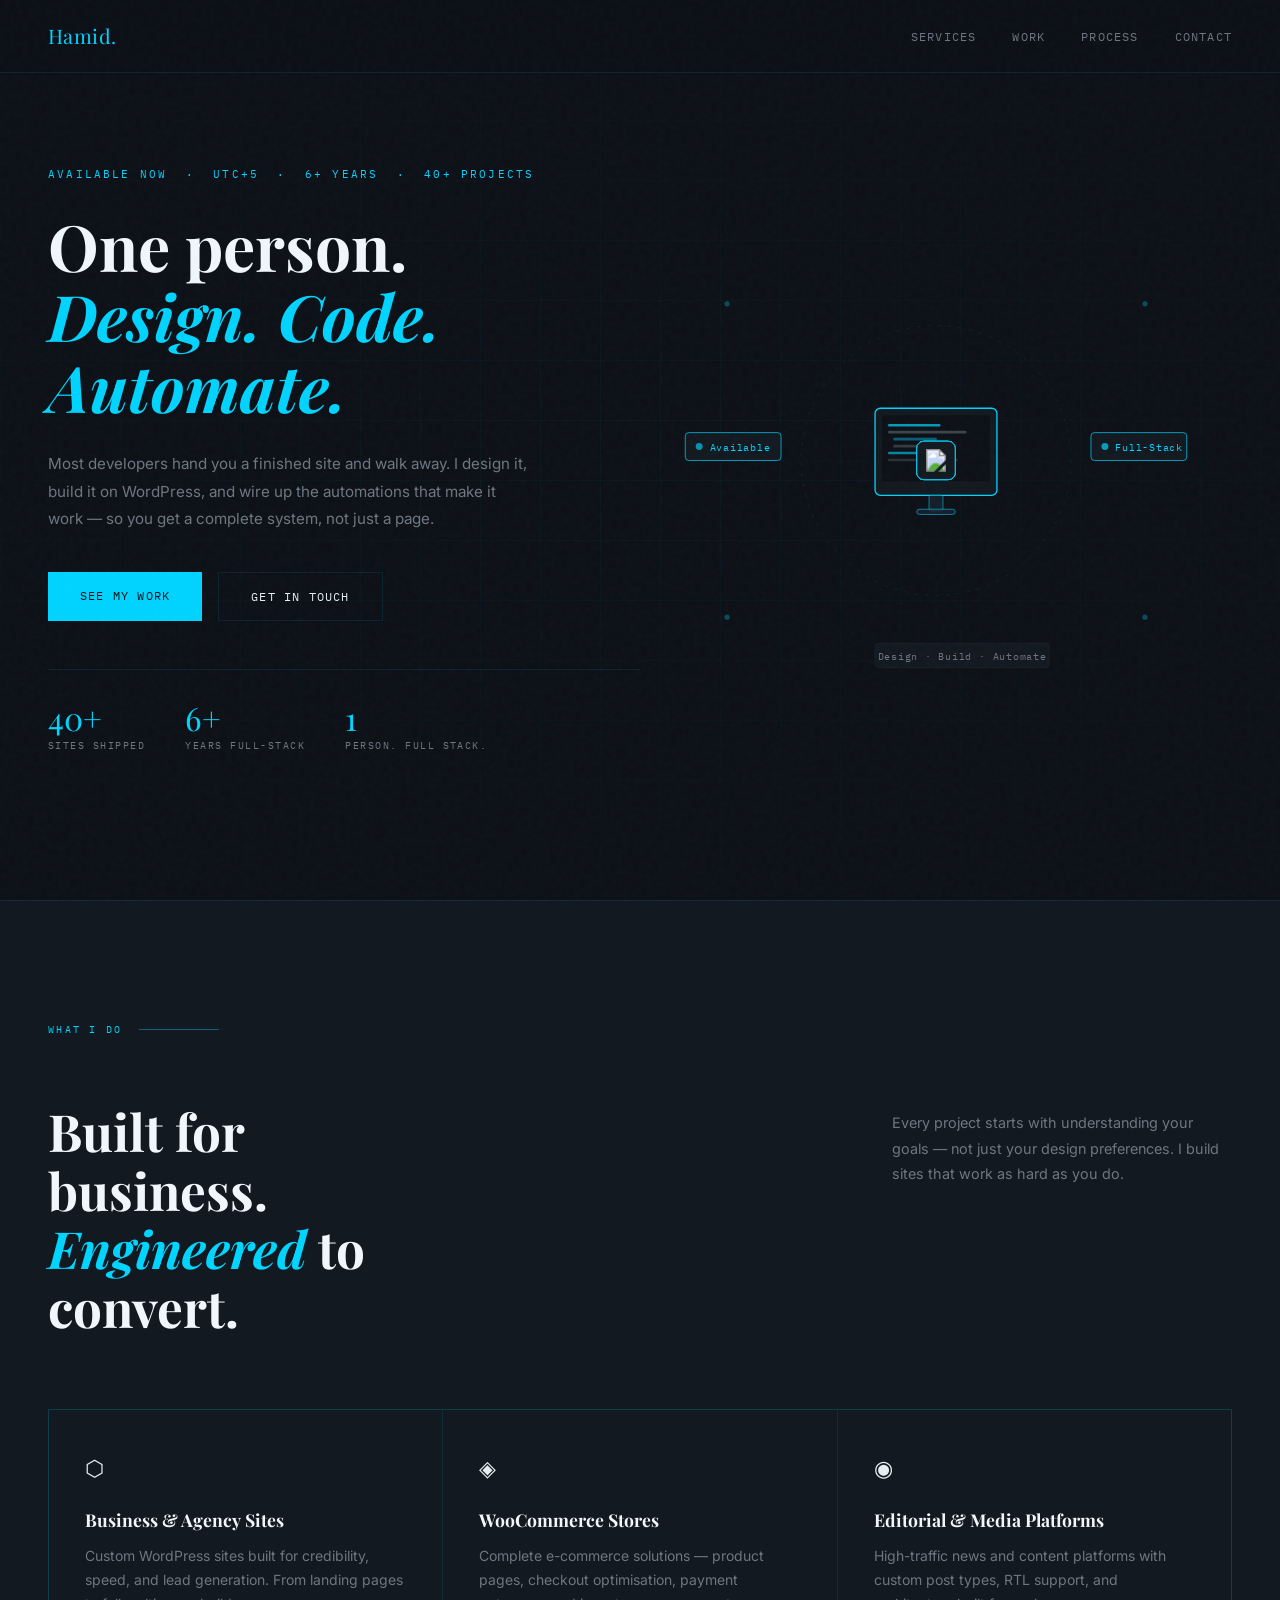
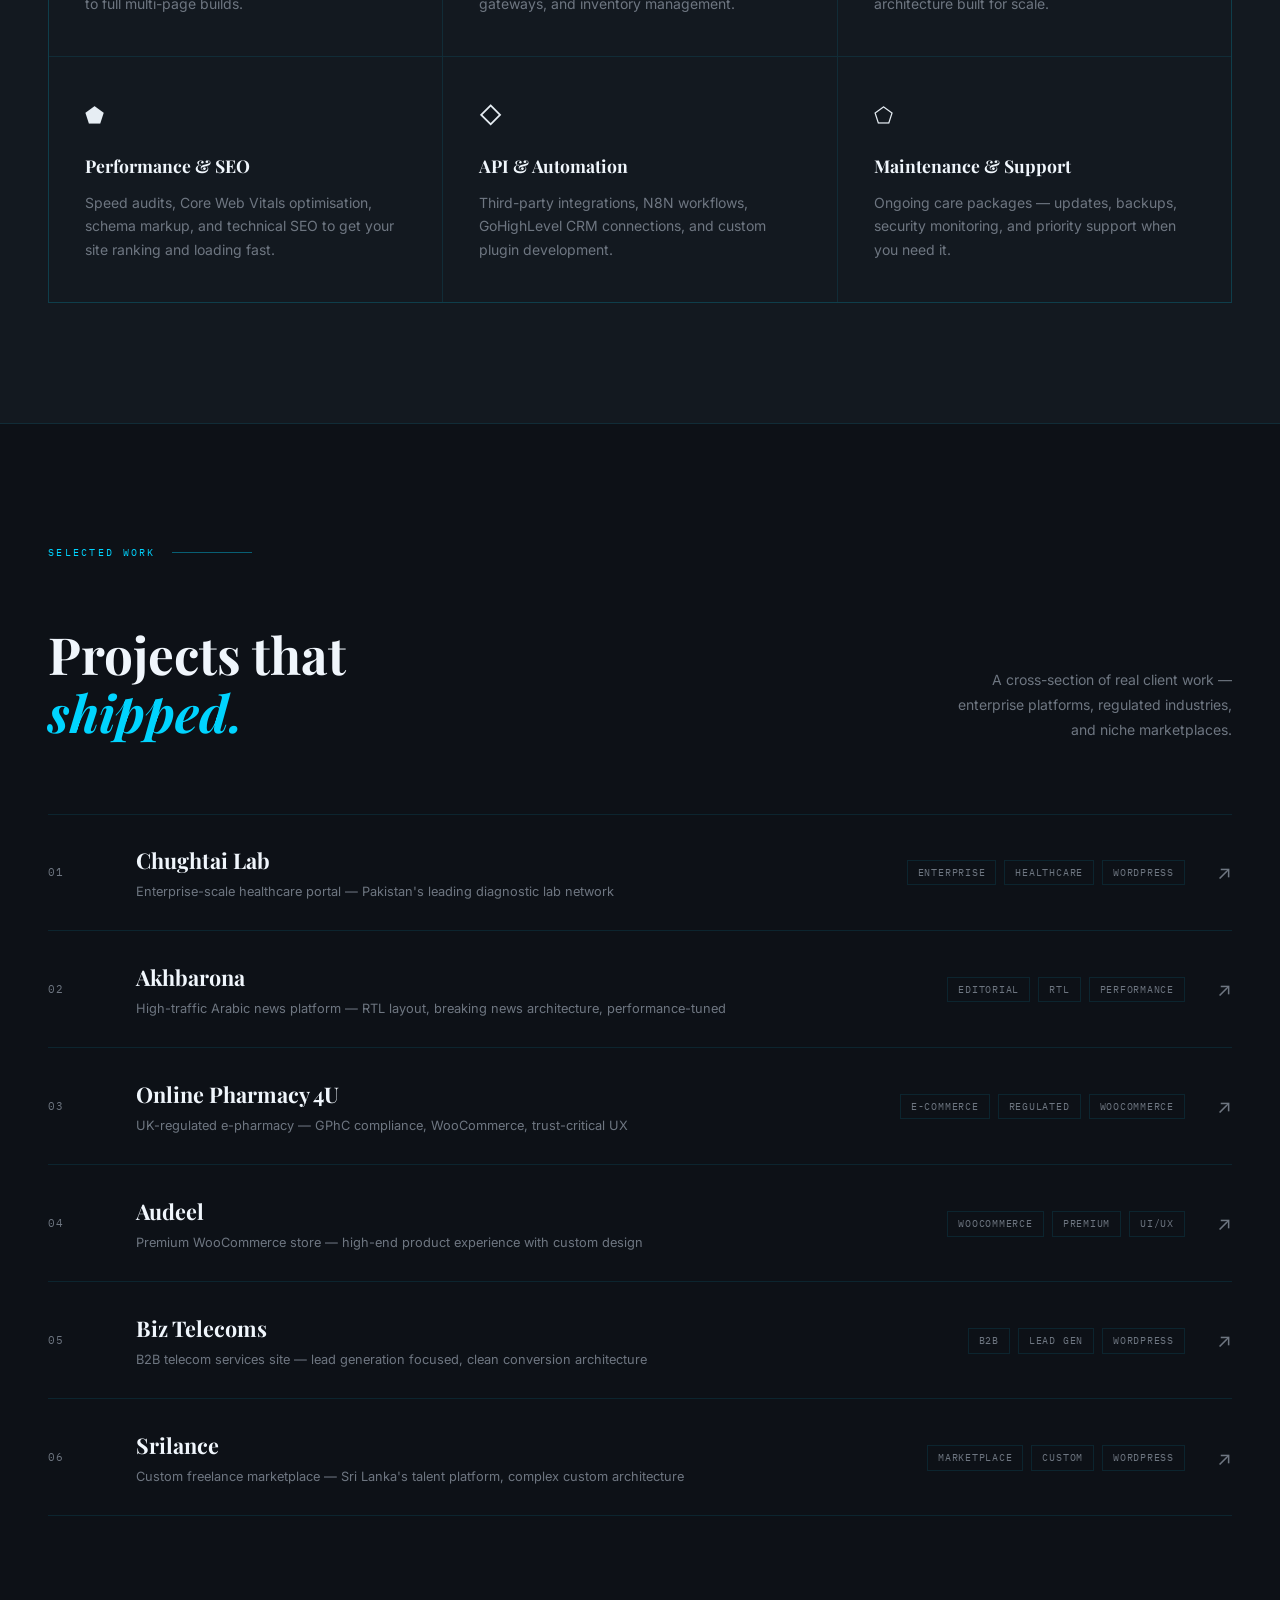
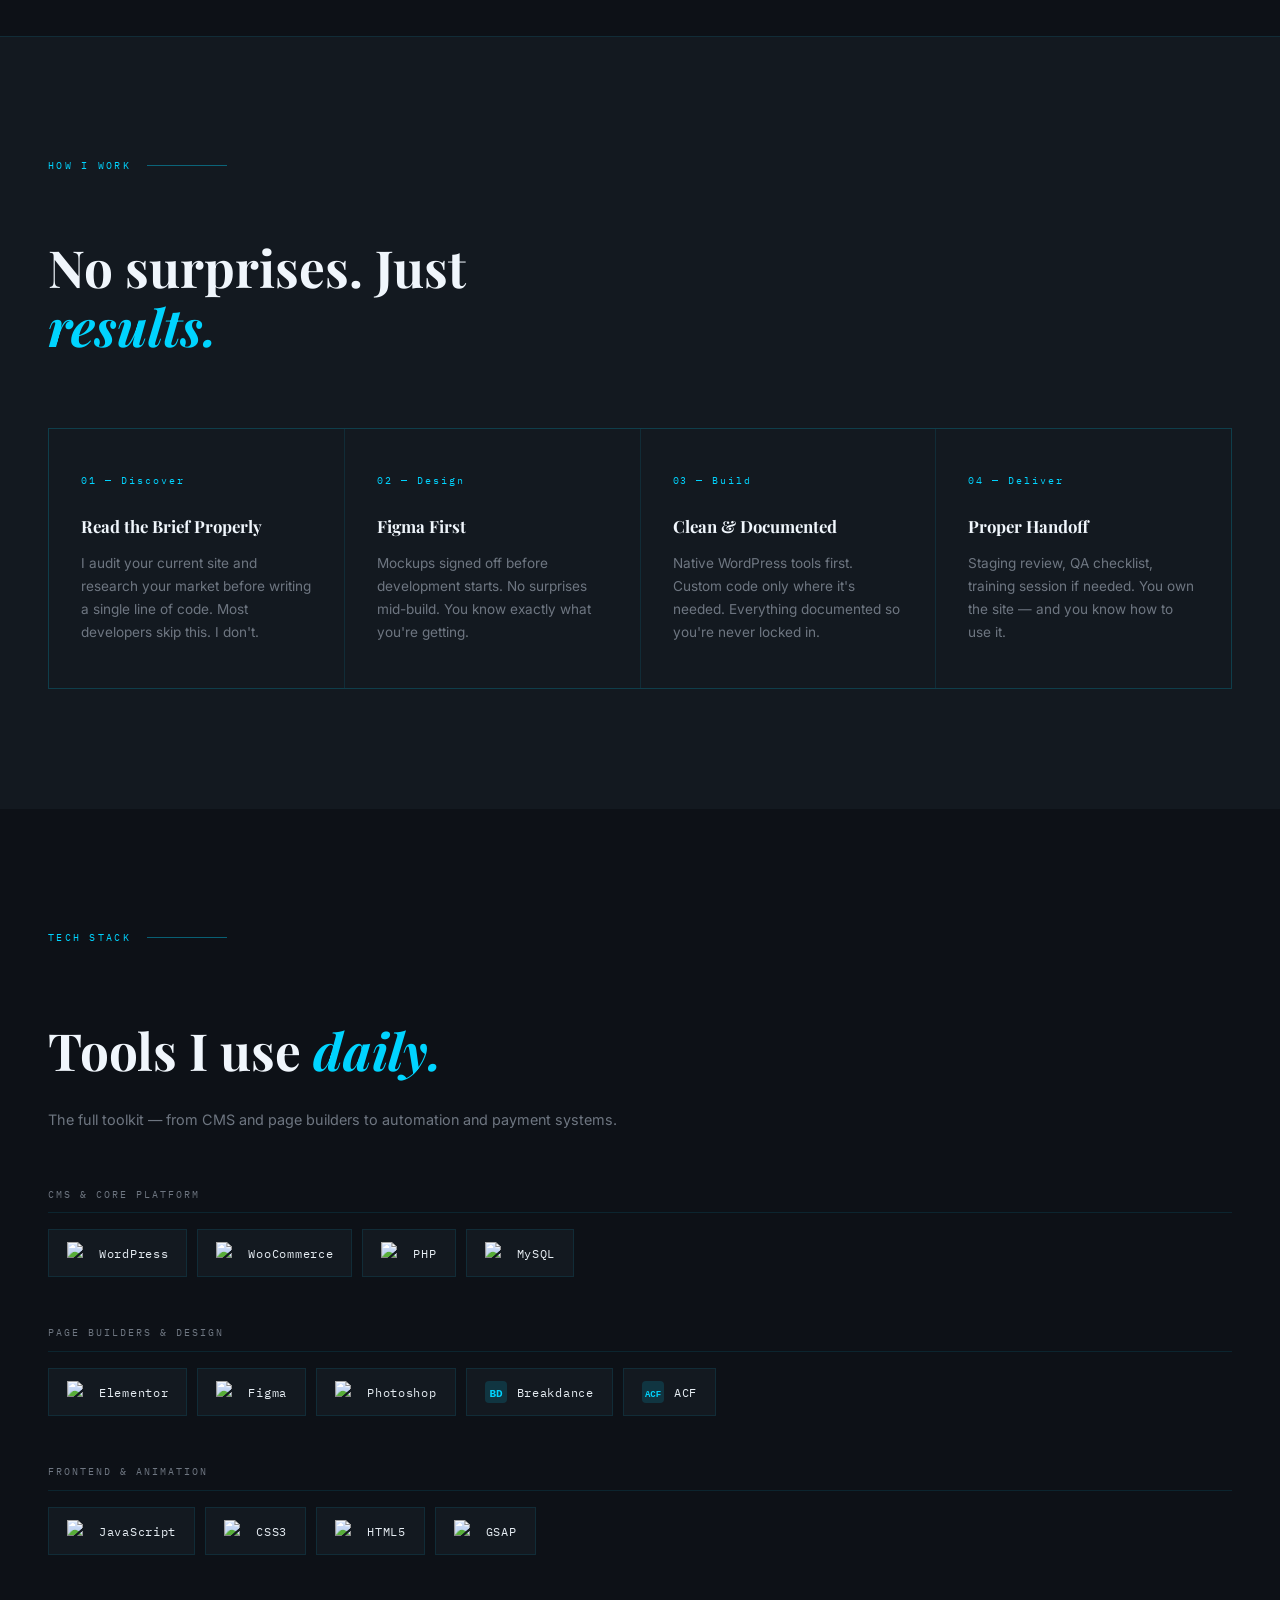
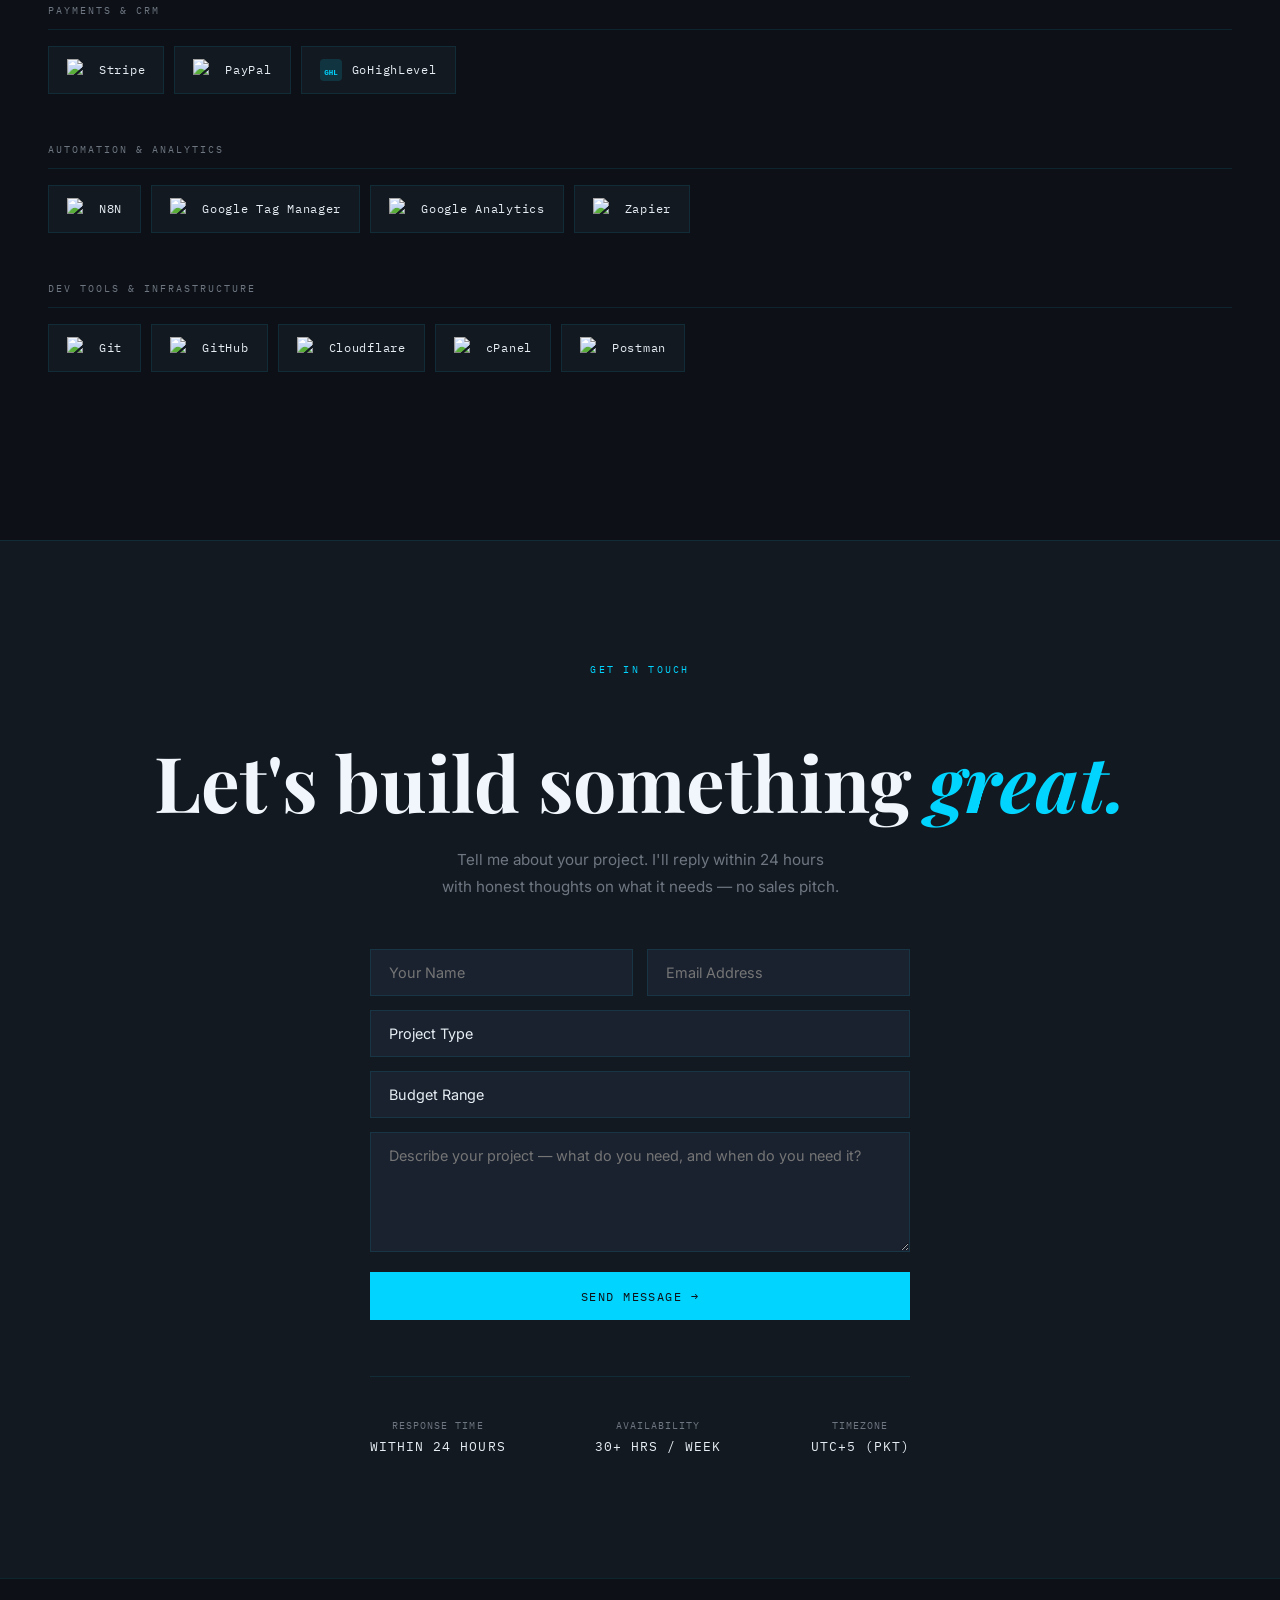
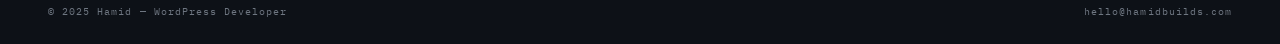
==== commit b28bef67: "Update index.html" ====
--- a/index.html
+++ b/index.html
@@ -144,7 +144,7 @@
   <div class="nav-logo">Hamid.</div>
   <ul class="nav-links">
     <li><a href="#services">Services</a></li>
-    <li><a href="#work">Work</a></li>
+    <li><a href="work.html">Work</a></li>
     <li><a href="#process">Process</a></li>
     <li><a href="#contact">Contact</a></li>
   </ul>
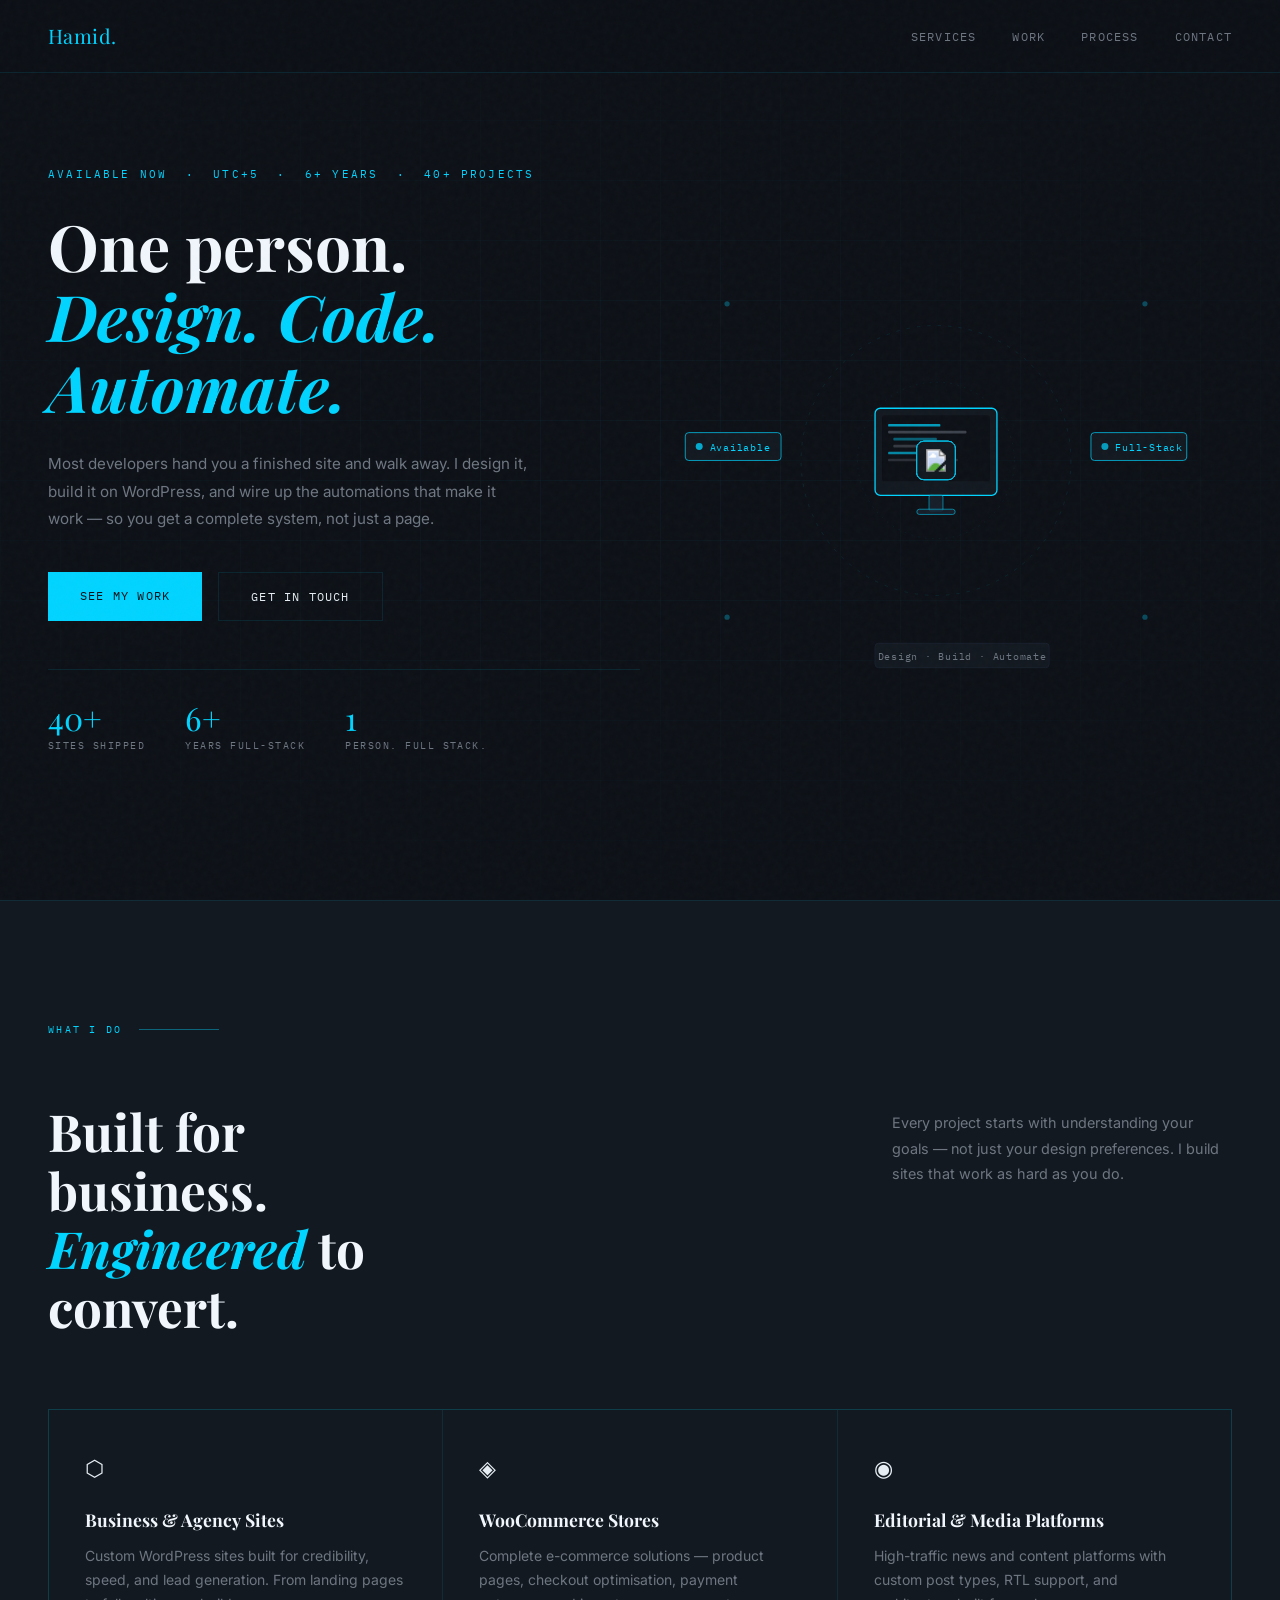
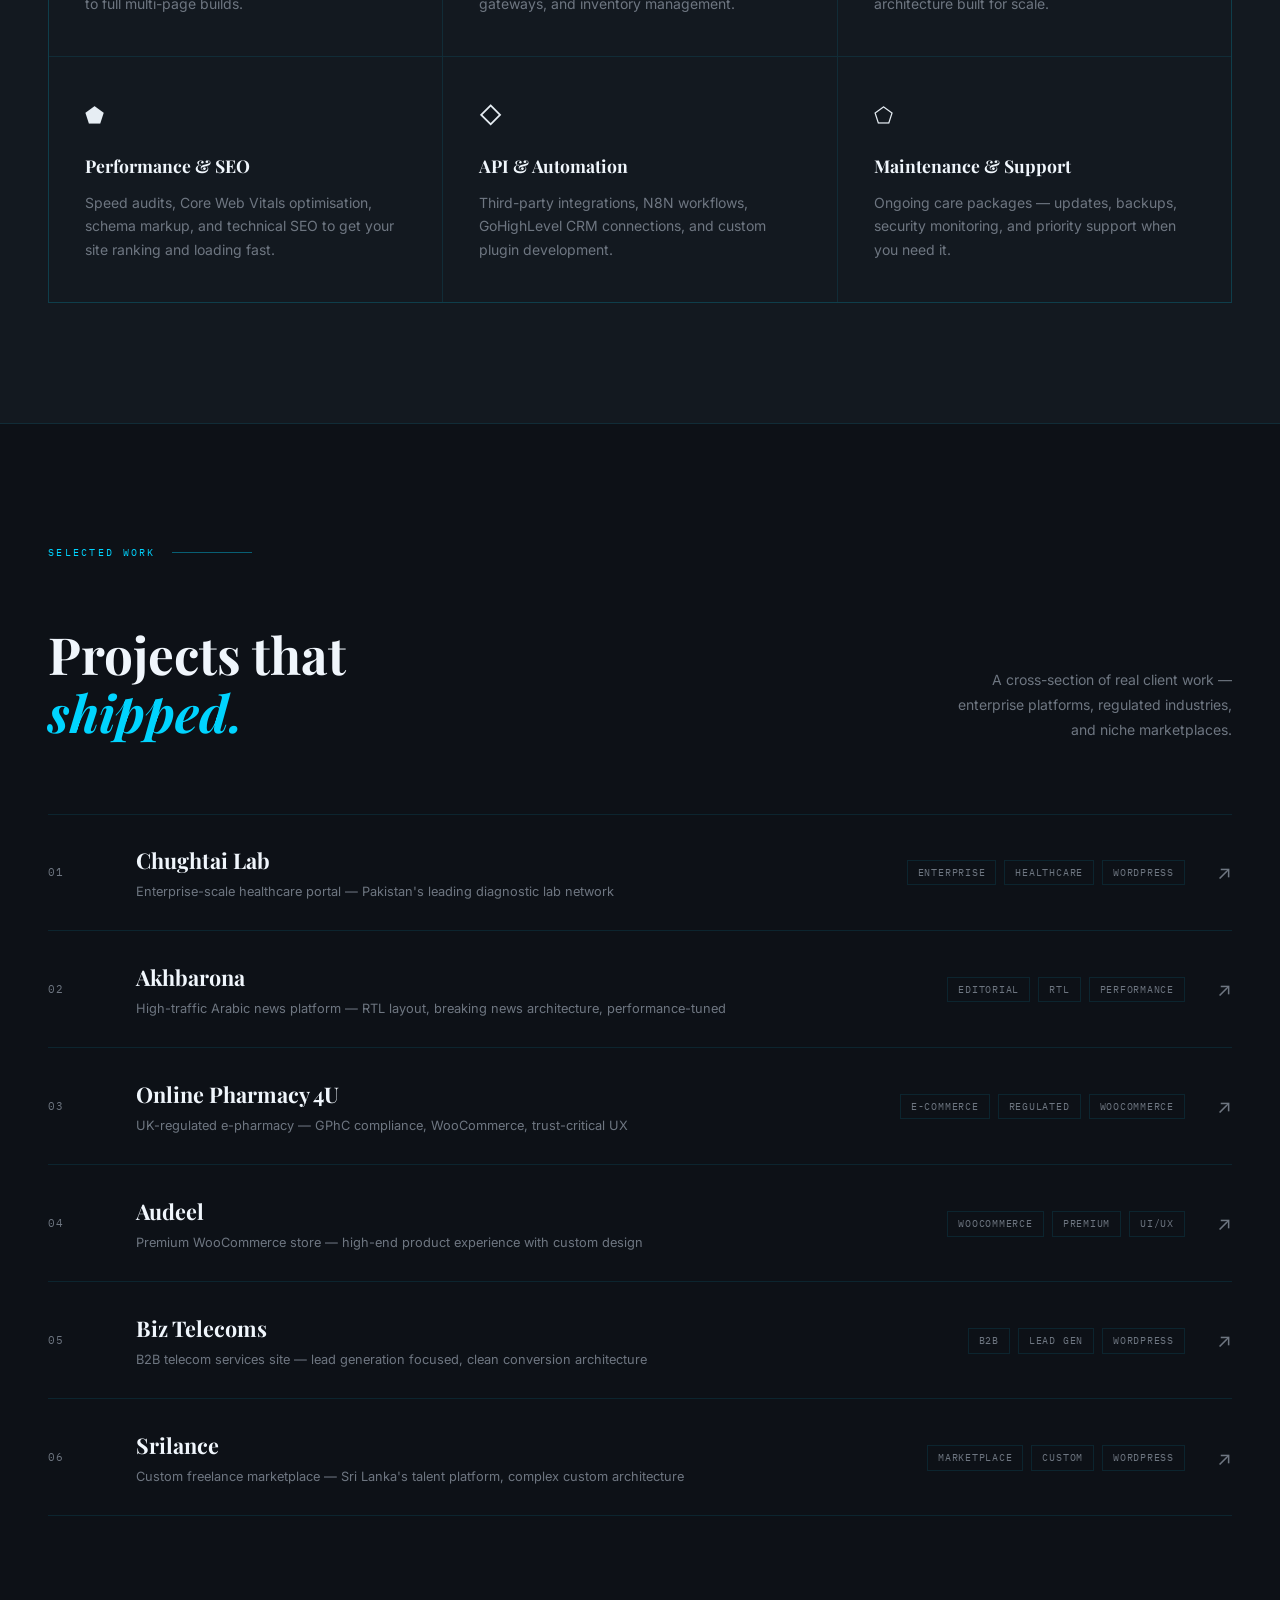
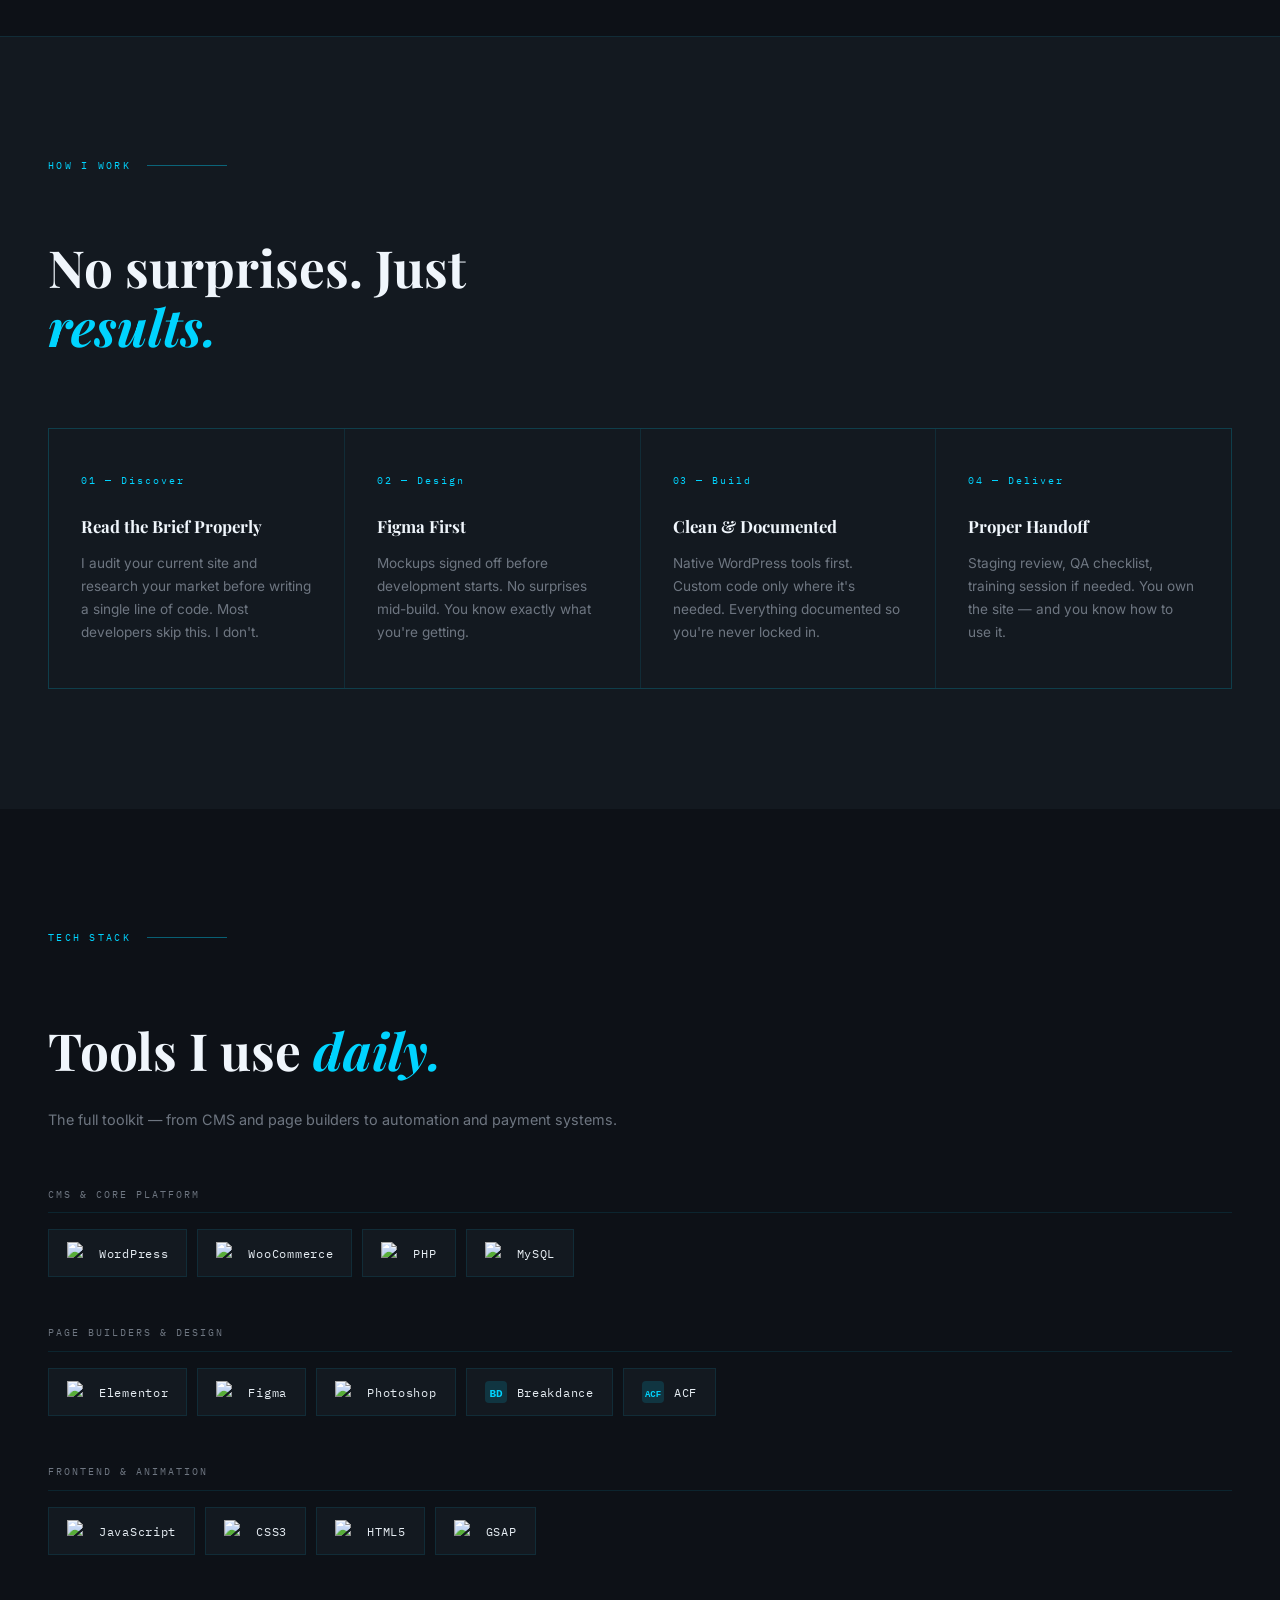
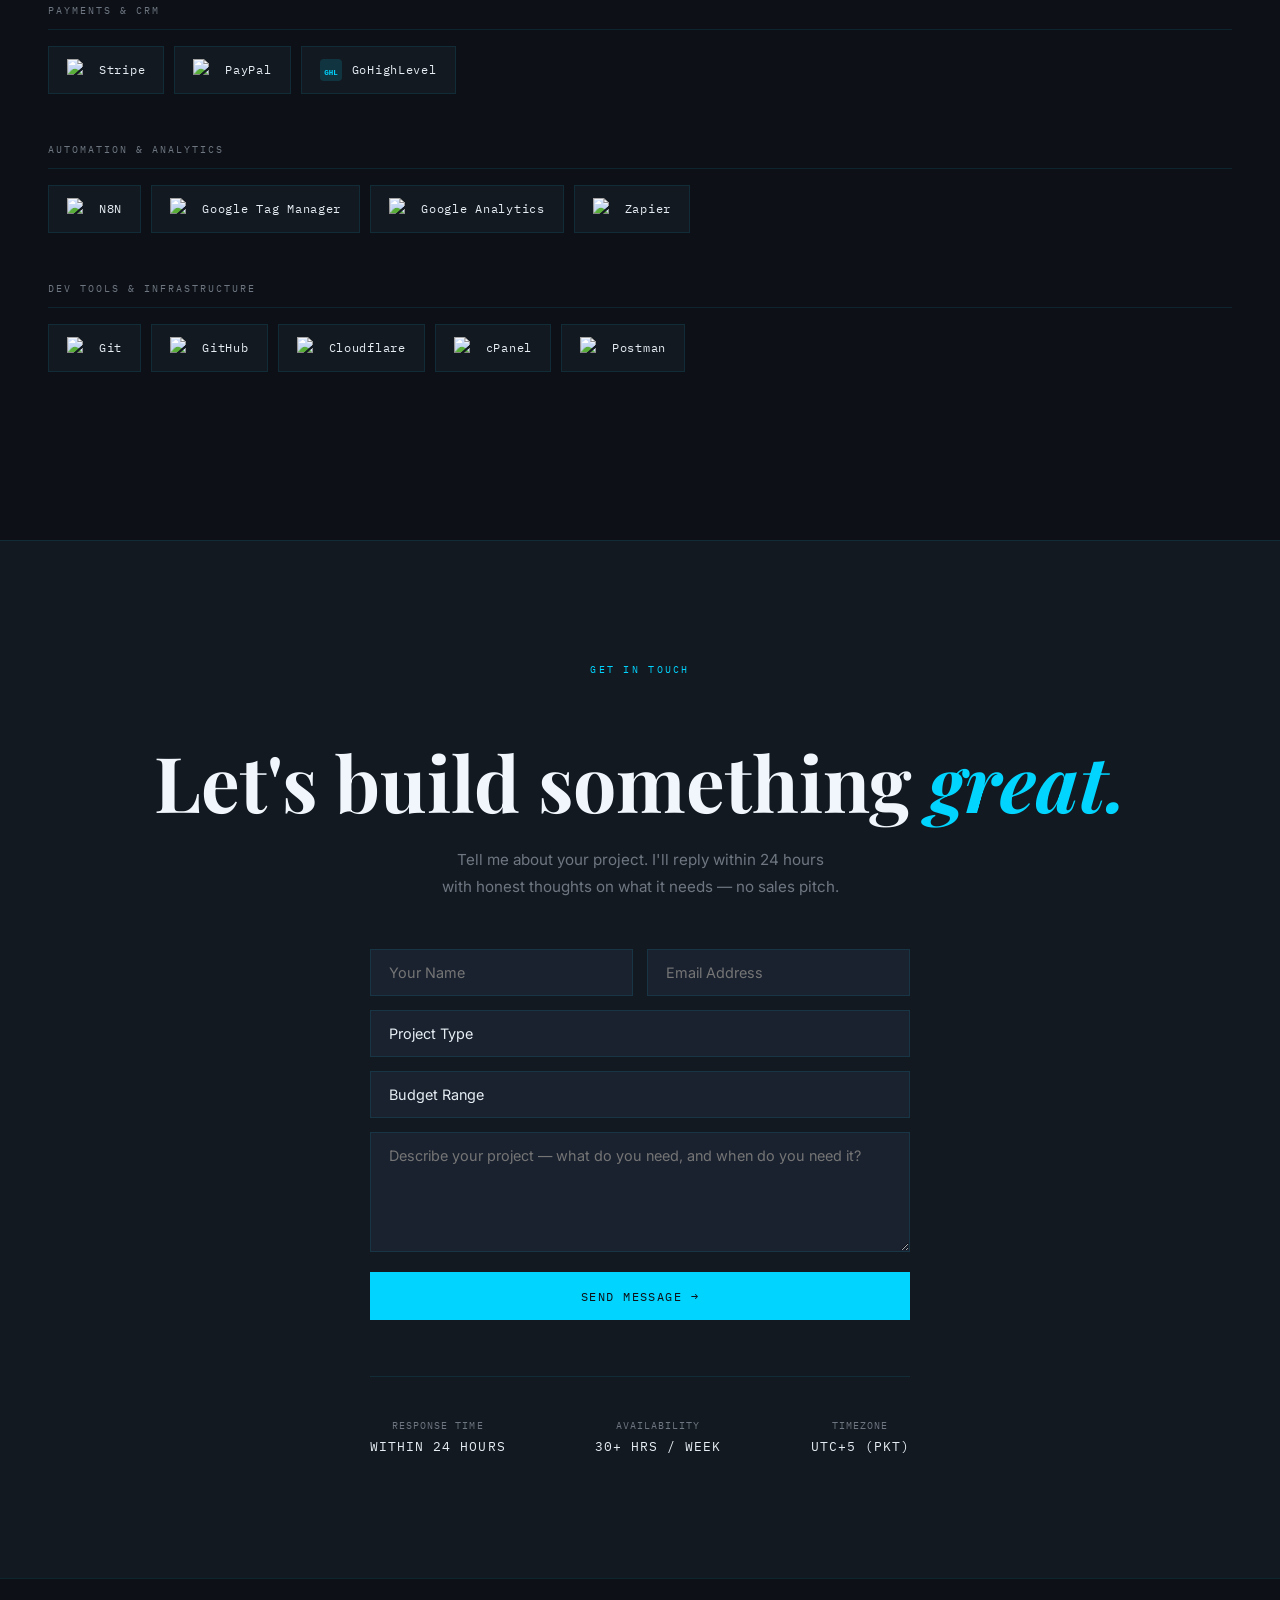
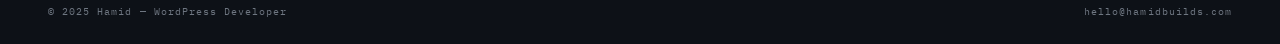
==== commit 05a01830: "Update index.html" ====
--- a/index.html
+++ b/index.html
@@ -158,7 +158,7 @@
     <h1>One person.<br><em>Design. Code. Automate.</em></h1>
     <p class="hero-sub">Most developers hand you a finished site and walk away. I design it, build it on WordPress, and wire up the automations that make it work — so you get a complete system, not just a page.</p>
     <div class="hero-cta">
-      <a href="#work" class="btn-primary">See My Work</a>
+      <a href="work.html" class="btn-primary">See My Work</a>
       <a href="#contact" class="btn-outline">Get In Touch</a>
     </div>
     <div class="hero-stats-inline">
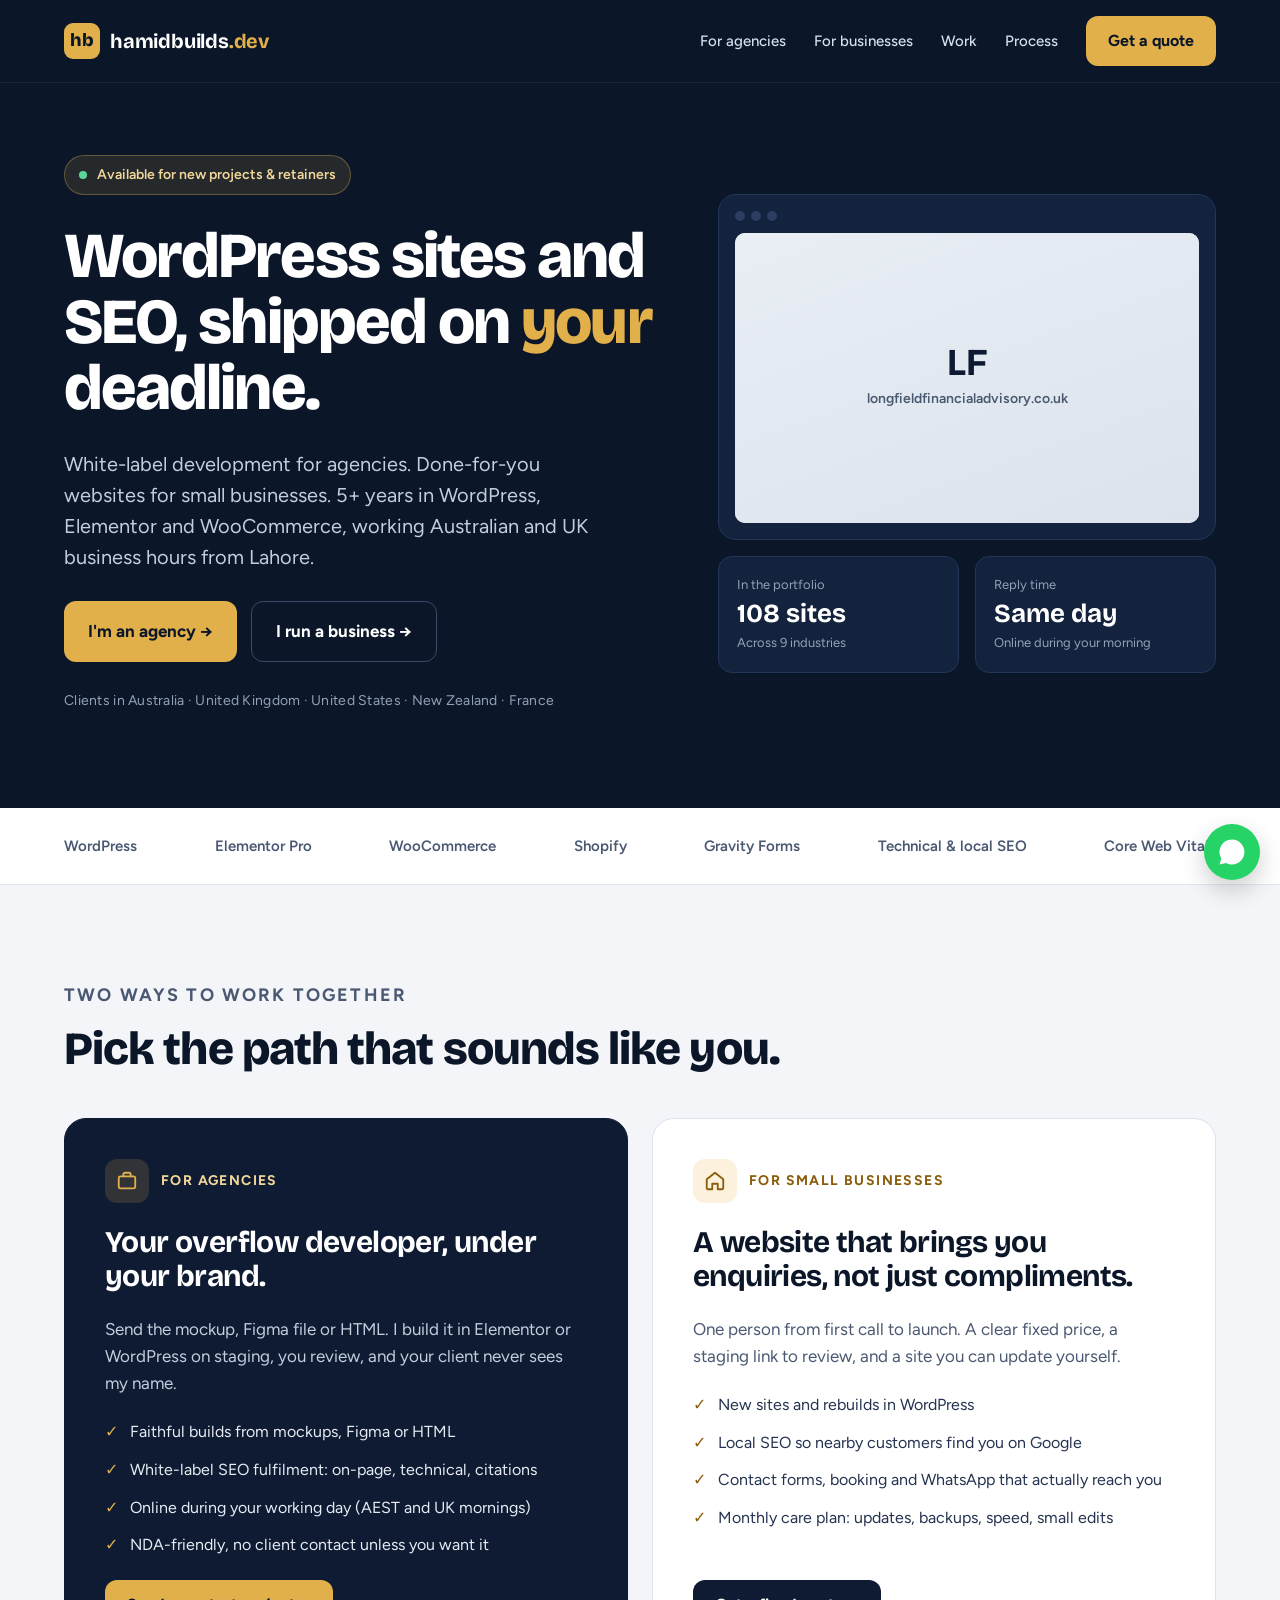
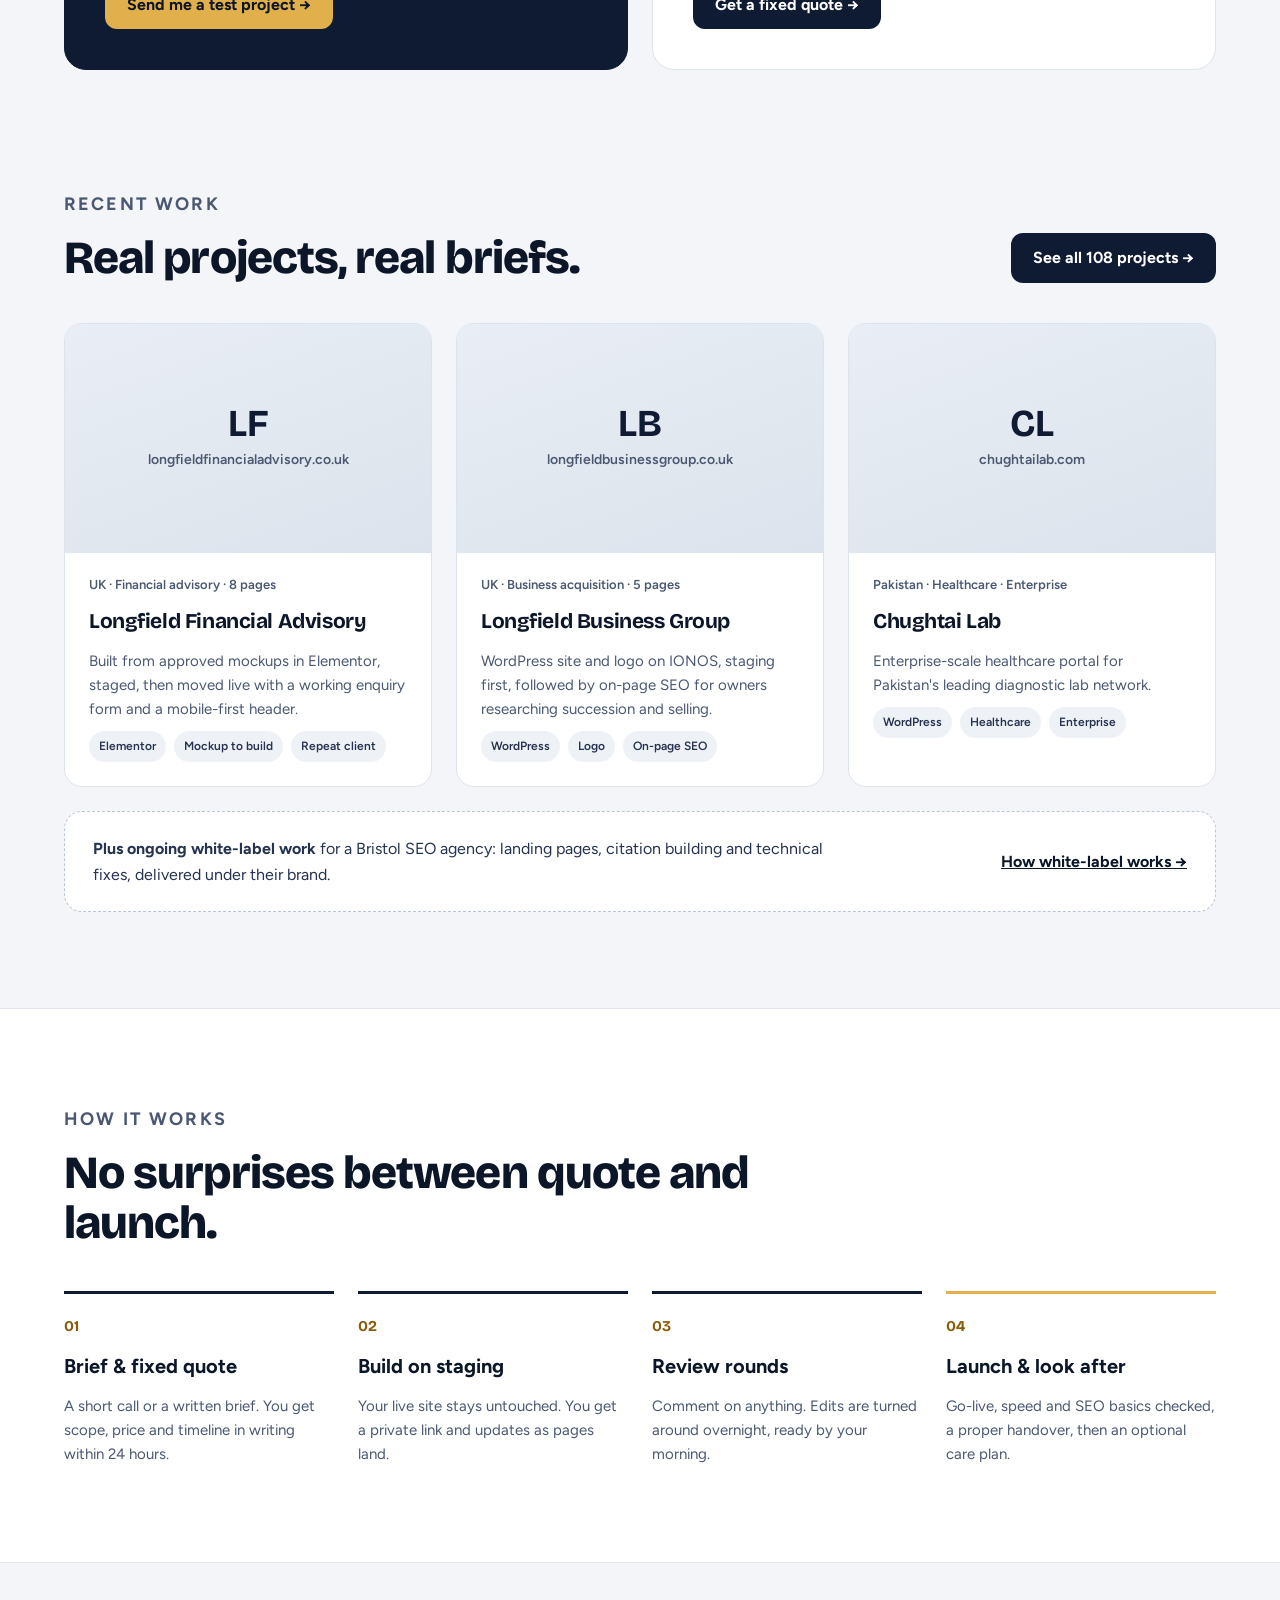
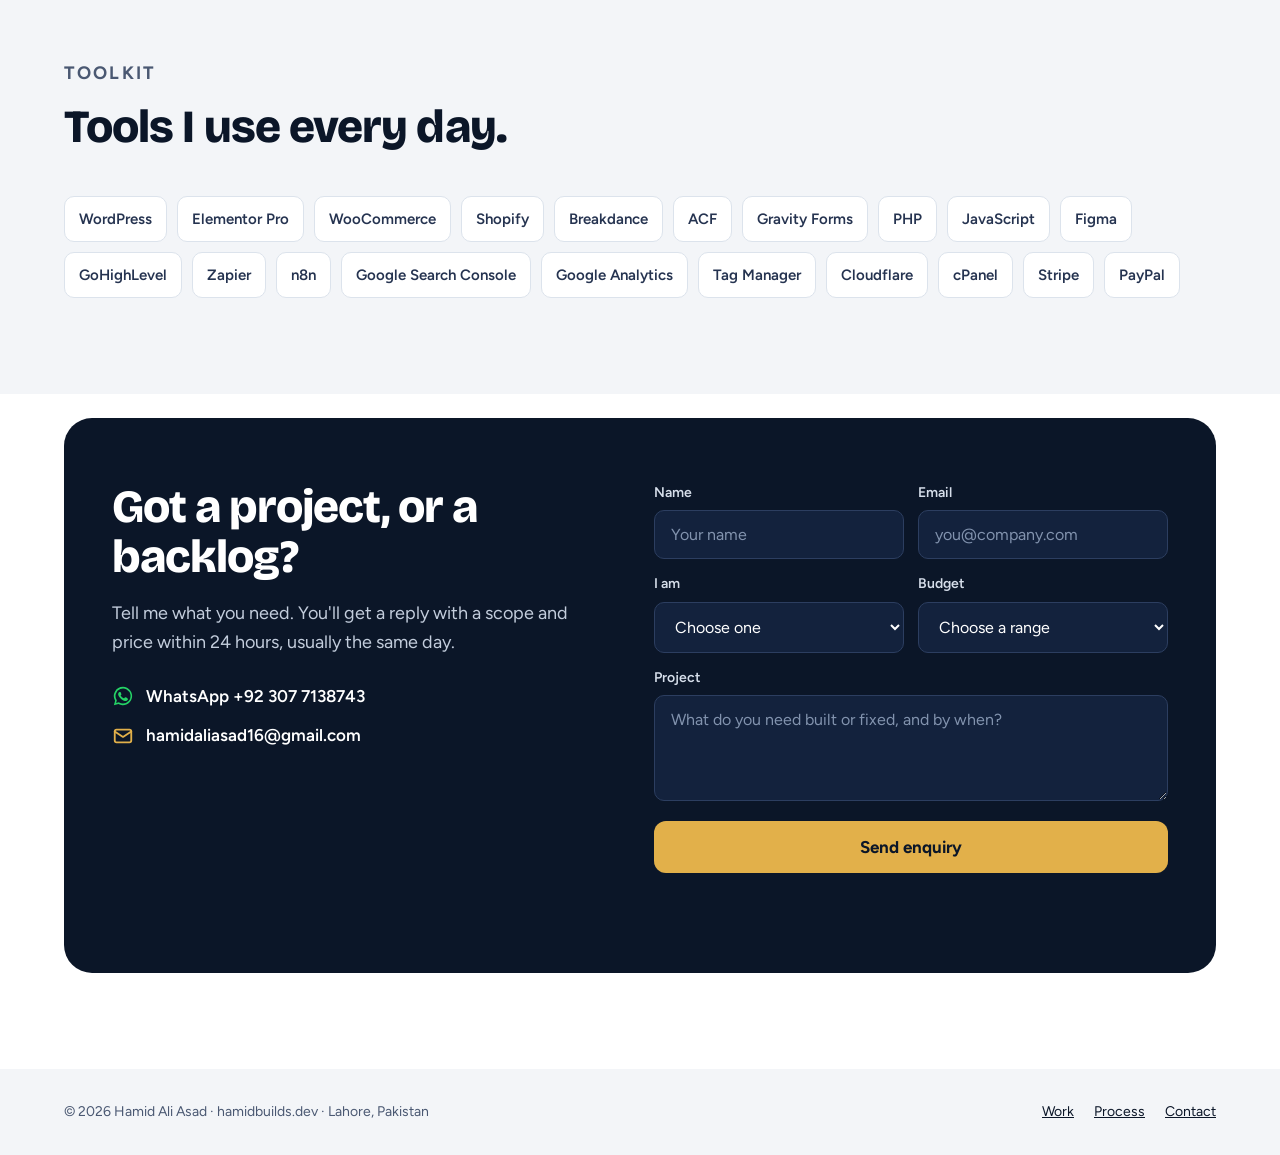
==== commit 0da2aa3e: "Redesign: navy/gold site for agencies and small businesses, 108-project portfolio - New homepage wit" ====
--- a/index.html
+++ b/index.html
@@ -1,421 +1,281 @@
 <!DOCTYPE html>
 <html lang="en">
 <head>
-<meta charset="UTF-8" />
-<meta name="viewport" content="width=device-width, initial-scale=1.0"/>
-<title>Hamid — WordPress Developer & Designer</title>
+<meta charset="UTF-8">
+<meta name="viewport" content="width=device-width, initial-scale=1.0">
+<title>Hamid Ali Asad — White-Label WordPress Developer for Agencies &amp; Small Businesses</title>
+<meta name="description" content="WordPress, Elementor and WooCommerce builds plus SEO. White-label development for agencies and done-for-you websites for small businesses. 100+ sites across Australia, UK, US and New Zealand.">
+<link rel="canonical" href="https://hamidbuilds.dev/">
+<meta property="og:type" content="website">
+<meta property="og:title" content="Hamid Ali Asad — WordPress sites and SEO, shipped on your deadline">
+<meta property="og:description" content="White-label WordPress development for agencies. Done-for-you websites for small businesses.">
+<meta property="og:url" content="https://hamidbuilds.dev/">
+<meta name="theme-color" content="#0B1628">
+<link rel="icon" href="data:image/svg+xml,%3Csvg xmlns='http://www.w3.org/2000/svg' viewBox='0 0 64 64'%3E%3Crect width='64' height='64' rx='16' fill='%23E2B04A'/%3E%3Ctext x='32' y='43' text-anchor='middle' font-family='Arial' font-weight='800' font-size='30' fill='%230B1628'%3Ehb%3C/text%3E%3C/svg%3E">
 <link rel="preconnect" href="https://fonts.googleapis.com">
-<link href="https://fonts.googleapis.com/css2?family=Playfair+Display:ital,wght@0,600;0,700;1,600&family=IBM+Plex+Mono:wght@300;400;500&family=Inter:wght@400;500;600&display=swap" rel="stylesheet">
-<style>
-  :root {
-    --bg: #0d1117;
-    --bg2: #131920;
-    --bg3: #1a2230;
-    --border: rgba(0,212,255,0.1);
-    --text: #e6edf3;
-    --muted: #6e7681;
-    --accent: #00d4ff;
-    --accent2: #0099bb;
-    --white: #f0f6fc;
-  }
-  *, *::before, *::after { box-sizing: border-box; margin: 0; padding: 0; }
-  html { scroll-behavior: smooth; }
-  body { background: var(--bg); color: var(--text); font-family: 'Inter', sans-serif; font-size: 16px; line-height: 1.6; overflow-x: hidden; }
-  body::before { content: ''; position: fixed; inset: 0; background-image: url("data:image/svg+xml,%3Csvg viewBox='0 0 200 200' xmlns='http://www.w3.org/2000/svg'%3E%3Cfilter id='n'%3E%3CfeTurbulence type='fractalNoise' baseFrequency='0.75' numOctaves='4' stitchTiles='stitch'/%3E%3C/filter%3E%3Crect width='100%25' height='100%25' filter='url(%23n)' opacity='1'/%3E%3C/svg%3E"); opacity: 0.025; pointer-events: none; z-index: 999; }
-  nav { position: fixed; top: 0; left: 0; right: 0; z-index: 100; display: flex; align-items: center; justify-content: space-between; padding: 20px 48px; background: rgba(13,17,23,0.88); backdrop-filter: blur(12px); border-bottom: 1px solid var(--border); }
-  .nav-logo { font-family: 'Playfair Display', serif; font-size: 1.25rem; color: var(--accent); letter-spacing: 0.02em; }
-  .nav-links { display: flex; gap: 36px; list-style: none; }
-  .nav-links a { color: var(--muted); text-decoration: none; font-size: 0.75rem; font-family: 'IBM Plex Mono', monospace; letter-spacing: 0.1em; text-transform: uppercase; transition: color 0.2s; }
-  .nav-links a:hover { color: var(--accent); }
-  .hero { min-height: 100vh; display: grid; grid-template-columns: 1fr 1fr; align-items: center; padding: 100px 48px 80px; position: relative; overflow: hidden; }
-  .hero-grid-bg { position: absolute; inset: 0; background-image: linear-gradient(rgba(0,212,255,0.04) 1px, transparent 1px), linear-gradient(90deg, rgba(0,212,255,0.04) 1px, transparent 1px); background-size: 60px 60px; mask-image: radial-gradient(ellipse 80% 60% at 50% 50%, black 0%, transparent 100%); }
-  .hero-left { display: flex; flex-direction: column; justify-content: center; position: relative; z-index: 1; }
-  .hero-right { display: flex; align-items: center; justify-content: center; opacity: 0; animation: fadeIn 1s ease 0.8s forwards; position: relative; z-index: 1; }
-  .hero-eyebrow { font-family: 'IBM Plex Mono', monospace; font-size: 0.68rem; letter-spacing: 0.2em; text-transform: uppercase; color: var(--accent); margin-bottom: 28px; opacity: 0; animation: fadeUp 0.8s ease 0.2s forwards; }
-  .hero h1 { font-family: 'Playfair Display', serif; font-size: clamp(2.2rem, 5vw, 4.5rem); line-height: 1.1; color: var(--white); max-width: 700px; opacity: 0; animation: fadeUp 0.9s ease 0.35s forwards; }
-  .hero h1 em { font-style: italic; color: var(--accent); }
-  .hero-sub { margin-top: 28px; max-width: 480px; color: var(--muted); font-size: 0.95rem; line-height: 1.8; opacity: 0; animation: fadeUp 0.9s ease 0.5s forwards; }
-  .hero-cta { margin-top: 40px; display: flex; gap: 16px; opacity: 0; animation: fadeUp 0.9s ease 0.65s forwards; }
-  .hero-stats-inline { display: flex; gap: 40px; margin-top: 48px; padding-top: 32px; border-top: 1px solid var(--border); opacity: 0; animation: fadeUp 0.9s ease 0.8s forwards; }
-  .hero-stat { text-align: left; }
-  .hero-stat-num { font-family: 'Playfair Display', serif; font-size: 2rem; color: var(--accent); line-height: 1; }
-  .hero-stat-label { font-family: 'IBM Plex Mono', monospace; font-size: 0.62rem; letter-spacing: 0.15em; text-transform: uppercase; color: var(--muted); margin-top: 4px; }
-  .btn-primary { background: var(--accent); color: #0d1117; padding: 14px 32px; font-family: 'IBM Plex Mono', monospace; font-size: 0.75rem; letter-spacing: 0.1em; text-transform: uppercase; text-decoration: none; border: none; cursor: pointer; transition: background 0.2s, transform 0.2s; }
-  .btn-primary:hover { background: #33ddff; transform: translateY(-2px); }
-  .btn-outline { background: transparent; color: var(--text); padding: 14px 32px; font-family: 'IBM Plex Mono', monospace; font-size: 0.75rem; letter-spacing: 0.1em; text-transform: uppercase; text-decoration: none; border: 1px solid var(--border); transition: border-color 0.2s, color 0.2s, transform 0.2s; }
-  .btn-outline:hover { border-color: var(--accent); color: var(--accent); transform: translateY(-2px); }
-  section { padding: 120px 48px; }
-  .section-label { font-family: 'IBM Plex Mono', monospace; font-size: 0.65rem; letter-spacing: 0.22em; text-transform: uppercase; color: var(--accent); margin-bottom: 64px; display: flex; align-items: center; gap: 16px; }
-  .section-label::after { content: ''; flex: 1; max-width: 80px; height: 1px; background: var(--accent); opacity: 0.4; }
-  #services { background: var(--bg2); border-top: 1px solid var(--border); border-bottom: 1px solid var(--border); }
-  .services-header { display: flex; justify-content: space-between; align-items: flex-start; margin-bottom: 72px; }
-  .services-header h2 { font-family: 'Playfair Display', serif; font-size: clamp(2rem, 4vw, 3.2rem); color: var(--white); max-width: 420px; line-height: 1.15; }
-  .services-header p { max-width: 340px; color: var(--muted); font-size: 0.9rem; line-height: 1.8; padding-top: 8px; }
-  .services-grid { display: grid; grid-template-columns: repeat(3, 1fr); gap: 1px; background: var(--border); border: 1px solid var(--border); }
-  .service-card { background: var(--bg2); padding: 40px 36px; transition: background 0.25s; position: relative; overflow: hidden; }
-  .service-card::before { content: ''; position: absolute; bottom: 0; left: 0; right: 0; height: 2px; background: var(--accent); transform: scaleX(0); transform-origin: left; transition: transform 0.3s ease; }
-  .service-card:hover { background: var(--bg3); }
-  .service-card:hover::before { transform: scaleX(1); }
-  .service-icon { font-size: 1.4rem; margin-bottom: 20px; display: block; }
-  .service-card h3 { font-family: 'Playfair Display', serif; font-size: 1.1rem; color: var(--white); margin-bottom: 10px; }
-  .service-card p { color: var(--muted); font-size: 0.875rem; line-height: 1.7; }
-  #work { background: var(--bg); }
-  .work-intro { display: flex; justify-content: space-between; align-items: flex-end; margin-bottom: 72px; }
-  .work-intro h2 { font-family: 'Playfair Display', serif; font-size: clamp(2rem, 4vw, 3.2rem); color: var(--white); line-height: 1.15; }
-  .work-intro p { color: var(--muted); font-size: 0.875rem; max-width: 280px; text-align: right; line-height: 1.8; }
-  .projects-list { display: flex; flex-direction: column; gap: 1px; }
-  .project-row { display: grid; grid-template-columns: 56px 1fr auto auto; align-items: center; gap: 32px; padding: 28px 0; border-bottom: 1px solid var(--border); cursor: pointer; text-decoration: none; color: inherit; transition: padding-left 0.25s; }
-  .project-row:first-child { border-top: 1px solid var(--border); }
-  .project-row:hover { padding-left: 12px; }
-  .project-num { font-family: 'IBM Plex Mono', monospace; font-size: 0.7rem; color: var(--muted); letter-spacing: 0.1em; }
-  .project-info h3 { font-family: 'Playfair Display', serif; font-size: 1.35rem; color: var(--white); transition: color 0.2s; }
-  .project-row:hover .project-info h3 { color: var(--accent); }
-  .project-info p { color: var(--muted); font-size: 0.8rem; margin-top: 4px; }
-  .project-tags { display: flex; gap: 8px; flex-wrap: wrap; justify-content: flex-end; }
-  .tag { font-family: 'IBM Plex Mono', monospace; font-size: 0.6rem; letter-spacing: 0.08em; text-transform: uppercase; padding: 4px 10px; border: 1px solid var(--border); color: var(--muted); }
-  .project-arrow { color: var(--muted); font-size: 1.2rem; transition: color 0.2s, transform 0.2s; }
-  .project-row:hover .project-arrow { color: var(--accent); transform: translate(4px, -4px); }
-  #process { background: var(--bg2); border-top: 1px solid var(--border); }
-  #process h2 { font-family: 'Playfair Display', serif; font-size: clamp(2rem, 4vw, 3.2rem); color: var(--white); margin-bottom: 72px; max-width: 480px; line-height: 1.15; }
-  .process-steps { display: grid; grid-template-columns: repeat(4, 1fr); gap: 1px; background: var(--border); border: 1px solid var(--border); }
-  .step { background: var(--bg2); padding: 44px 32px; }
-  .step-num { font-family: 'IBM Plex Mono', monospace; font-size: 0.62rem; letter-spacing: 0.2em; color: var(--accent); margin-bottom: 24px; display: block; }
-  .step h3 { font-family: 'Playfair Display', serif; font-size: 1.05rem; color: var(--white); margin-bottom: 12px; }
-  .step p { color: var(--muted); font-size: 0.85rem; line-height: 1.7; }
-  #stack { background: var(--bg); }
-  #stack h2 { font-family: 'Playfair Display', serif; font-size: clamp(2rem, 4vw, 3.2rem); color: var(--white); margin-bottom: 16px; }
-  .stack-intro { color: var(--muted); font-size: 0.9rem; margin-bottom: 56px; }
-  .stack-category { margin-bottom: 48px; }
-  .stack-category-label { font-family: 'IBM Plex Mono', monospace; font-size: 0.62rem; letter-spacing: 0.2em; text-transform: uppercase; color: var(--muted); margin-bottom: 16px; padding-bottom: 10px; border-bottom: 1px solid var(--border); }
-  .stack-cards { display: flex; flex-wrap: wrap; gap: 10px; }
-  .stack-card { display: flex; align-items: center; gap: 10px; background: var(--bg2); border: 1px solid var(--border); padding: 12px 18px; transition: border-color 0.2s, background 0.2s; cursor: default; }
-  .stack-card:hover { border-color: var(--accent); background: var(--bg3); }
-  .stack-card img { width: 22px; height: 22px; object-fit: contain; flex-shrink: 0; }
-  .stack-card-name { font-family: 'IBM Plex Mono', monospace; font-size: 0.75rem; letter-spacing: 0.06em; color: var(--text); white-space: nowrap; }
-  #contact { background: var(--bg2); border-top: 1px solid var(--border); text-align: center; }
-  #contact .section-label { justify-content: center; }
-  #contact .section-label::after { display: none; }
-  #contact h2 { font-family: 'Playfair Display', serif; font-size: clamp(2.5rem, 6vw, 5.5rem); color: var(--white); line-height: 1.05; margin-bottom: 24px; }
-  #contact h2 em { font-style: italic; color: var(--accent); }
-  #contact > p { color: var(--muted); font-size: 0.95rem; max-width: 400px; margin: 0 auto 48px; line-height: 1.8; }
-  .contact-form { max-width: 540px; margin: 0 auto; display: flex; flex-direction: column; gap: 14px; text-align: left; }
-  .contact-form input, .contact-form textarea, .contact-form select { width: 100%; background: var(--bg3); border: 1px solid var(--border); color: var(--text); padding: 14px 18px; font-family: 'Inter', sans-serif; font-size: 0.9rem; outline: none; transition: border-color 0.2s; -webkit-appearance: none; }
-  .contact-form input:focus, .contact-form textarea:focus, .contact-form select:focus { border-color: var(--accent); }
-  .contact-form textarea { resize: vertical; min-height: 120px; }
-  .contact-form select option { background: var(--bg3); }
-  .form-row { display: grid; grid-template-columns: 1fr 1fr; gap: 14px; }
-  .contact-form button { width: 100%; background: var(--accent); color: #0d1117; border: none; padding: 16px; font-family: 'IBM Plex Mono', monospace; font-size: 0.78rem; letter-spacing: 0.12em; text-transform: uppercase; cursor: pointer; transition: background 0.2s; margin-top: 6px; }
-  .contact-form button:hover { background: #33ddff; }
-  .contact-meta { margin-top: 56px; padding-top: 40px; border-top: 1px solid var(--border); display: flex; justify-content: space-between; align-items: center; max-width: 540px; margin-left: auto; margin-right: auto; }
-  .contact-meta-item { font-family: 'IBM Plex Mono', monospace; font-size: 0.65rem; letter-spacing: 0.1em; text-transform: uppercase; color: var(--muted); line-height: 1.6; }
-  .contact-meta-item span { display: block; color: var(--text); font-size: 0.8rem; margin-top: 4px; }
-  footer { padding: 24px 48px; background: var(--bg); border-top: 1px solid var(--border); display: flex; justify-content: space-between; align-items: center; }
-  footer p { font-family: 'IBM Plex Mono', monospace; font-size: 0.65rem; letter-spacing: 0.1em; color: var(--muted); }
-  footer a { color: var(--muted); text-decoration: none; font-family: 'IBM Plex Mono', monospace; font-size: 0.65rem; letter-spacing: 0.1em; transition: color 0.2s; }
-  footer a:hover { color: var(--accent); }
-  @keyframes fadeUp { from { opacity: 0; transform: translateY(24px); } to { opacity: 1; transform: translateY(0); } }
-  @keyframes fadeIn { from { opacity: 0; } to { opacity: 1; } }
-  .reveal { opacity: 0; transform: translateY(28px); transition: opacity 0.7s ease, transform 0.7s ease; }
-  .reveal.visible { opacity: 1; transform: translateY(0); }
-  @media (max-width: 768px) {
-    nav { padding: 16px 20px; }
-    .nav-links { gap: 18px; }
-    .hero { grid-template-columns: 1fr; padding: 100px 20px 64px; }
-    .hero-right { display: none; }
-    .hero-stats-inline { gap: 24px; }
-    section { padding: 80px 20px; }
-    .services-header { flex-direction: column; gap: 20px; }
-    .services-grid { grid-template-columns: 1fr; }
-    .work-intro { flex-direction: column; gap: 12px; }
-    .work-intro p { text-align: left; }
-    .project-row { grid-template-columns: 40px 1fr auto; }
-    .project-tags { display: none; }
-    .process-steps { grid-template-columns: 1fr 1fr; }
-    .form-row { grid-template-columns: 1fr; }
-    .contact-meta { flex-direction: column; gap: 20px; text-align: center; }
-    footer { flex-direction: column; gap: 8px; text-align: center; }
-  }
-  @media (max-width: 480px) { .process-steps { grid-template-columns: 1fr; } }
-</style>
+<link rel="preconnect" href="https://fonts.gstatic.com" crossorigin>
+<link href="https://fonts.googleapis.com/css2?family=Bricolage+Grotesque:opsz,wght@12..96,500;12..96,700;12..96,800&family=Figtree:wght@400;500;600;700&display=swap" rel="stylesheet">
+<link rel="stylesheet" href="assets/site.css">
+<script type="application/ld+json">
+{
+  "@context": "https://schema.org",
+  "@type": "ProfessionalService",
+  "name": "hamidbuilds.dev",
+  "founder": {"@type": "Person", "name": "Hamid Ali Asad", "jobTitle": "WordPress Developer & SEO Specialist"},
+  "url": "https://hamidbuilds.dev/",
+  "email": "hamidaliasad16@gmail.com",
+  "telephone": "+923077138743",
+  "address": {"@type": "PostalAddress", "addressLocality": "Lahore", "addressCountry": "PK"},
+  "areaServed": ["AU", "GB", "US", "NZ", "FR"],
+  "knowsAbout": ["WordPress", "Elementor", "WooCommerce", "Shopify", "Technical SEO", "Local SEO"]
+}
+</script>
 </head>
 <body>
- 
-<nav>
-  <div class="nav-logo">Hamid.</div>
-  <ul class="nav-links">
-    <li><a href="#services">Services</a></li>
-    <li><a href="work.html">Work</a></li>
-    <li><a href="#process">Process</a></li>
-    <li><a href="#contact">Contact</a></li>
-  </ul>
-</nav>
- 
-<section class="hero" id="home">
-  <div class="hero-grid-bg"></div>
- 
-  <div class="hero-left">
-    <div class="hero-eyebrow">Available Now &nbsp;·&nbsp; UTC+5 &nbsp;·&nbsp; 6+ Years &nbsp;·&nbsp; 40+ Projects</div>
-    <h1>One person.<br><em>Design. Code. Automate.</em></h1>
-    <p class="hero-sub">Most developers hand you a finished site and walk away. I design it, build it on WordPress, and wire up the automations that make it work — so you get a complete system, not just a page.</p>
-    <div class="hero-cta">
-      <a href="work.html" class="btn-primary">See My Work</a>
-      <a href="#contact" class="btn-outline">Get In Touch</a>
-    </div>
-    <div class="hero-stats-inline">
-      <div class="hero-stat">
-        <div class="hero-stat-num">40+</div>
-        <div class="hero-stat-label">Sites Shipped</div>
-      </div>
-      <div class="hero-stat">
-        <div class="hero-stat-num">6+</div>
-        <div class="hero-stat-label">Years Full-Stack</div>
-      </div>
-      <div class="hero-stat">
-        <div class="hero-stat-num">1</div>
-        <div class="hero-stat-label">Person. Full Stack.</div>
-      </div>
-    </div>
-  </div>
- 
-  <div class="hero-right">
-    <svg width="100%" viewBox="0 0 680 580" role="img" xmlns="http://www.w3.org/2000/svg">
-      <title>Full-stack developer illustration</title>
-      <desc>Abstract developer workspace with orbiting tech stack icons</desc>
-      <style>
-        .lbl{font-family:'IBM Plex Mono',monospace;font-size:11px;fill:#6e7681;letter-spacing:0.08em}
-        .lbl-accent{font-family:'IBM Plex Mono',monospace;font-size:11px;fill:#00d4ff;letter-spacing:0.08em}
-        @keyframes orbit1{from{transform:rotate(0deg) translateX(155px) rotate(0deg)}to{transform:rotate(360deg) translateX(155px) rotate(-360deg)}}
-        @keyframes orbit2{from{transform:rotate(60deg) translateX(155px) rotate(-60deg)}to{transform:rotate(420deg) translateX(155px) rotate(-420deg)}}
-        @keyframes orbit3{from{transform:rotate(120deg) translateX(155px) rotate(-120deg)}to{transform:rotate(480deg) translateX(155px) rotate(-480deg)}}
-        @keyframes orbit4{from{transform:rotate(180deg) translateX(155px) rotate(-180deg)}to{transform:rotate(540deg) translateX(155px) rotate(-540deg)}}
-        @keyframes orbit5{from{transform:rotate(240deg) translateX(155px) rotate(-240deg)}to{transform:rotate(600deg) translateX(155px) rotate(-600deg)}}
-        @keyframes orbit6{from{transform:rotate(300deg) translateX(155px) rotate(-300deg)}to{transform:rotate(660deg) translateX(155px) rotate(-660deg)}}
-        @keyframes float{0%,100%{transform:translateY(0)}50%{transform:translateY(-8px)}}
-        .o1{animation:orbit1 22s linear infinite;transform-origin:340px 290px}
-        .o2{animation:orbit2 22s linear infinite;transform-origin:340px 290px}
-        .o3{animation:orbit3 22s linear infinite;transform-origin:340px 290px}
-        .o4{animation:orbit4 22s linear infinite;transform-origin:340px 290px}
-        .o5{animation:orbit5 22s linear infinite;transform-origin:340px 290px}
-        .o6{animation:orbit6 22s linear infinite;transform-origin:340px 290px}
-        .floater{animation:float 4s ease-in-out infinite}
-      </style>
-      <circle cx="340" cy="290" r="155" fill="none" stroke="#00d4ff" stroke-width="0.5" stroke-dasharray="4 8" opacity="0.2"/>
-      <circle cx="340" cy="290" r="90" fill="none" stroke="#00d4ff" stroke-width="0.5" stroke-dasharray="2 6" opacity="0.15"/>
-      <line x1="40" y1="290" x2="640" y2="290" stroke="#00d4ff" stroke-width="0.3" opacity="0.08"/>
-      <line x1="340" y1="40" x2="340" y2="540" stroke="#00d4ff" stroke-width="0.3" opacity="0.08"/>
-      <g class="floater">
-        <rect x="270" y="230" width="140" height="100" rx="6" fill="#131920" stroke="#00d4ff" stroke-width="1.5"/>
-        <rect x="278" y="238" width="124" height="76" rx="3" fill="#0d1117"/>
-        <rect x="285" y="248" width="60" height="3" rx="1" fill="#00d4ff" opacity="0.7"/>
-        <rect x="285" y="256" width="90" height="3" rx="1" fill="#6e7681" opacity="0.5"/>
-        <rect x="291" y="264" width="50" height="3" rx="1" fill="#00d4ff" opacity="0.4"/>
-        <rect x="291" y="272" width="70" height="3" rx="1" fill="#6e7681" opacity="0.4"/>
-        <rect x="285" y="280" width="40" height="3" rx="1" fill="#00d4ff" opacity="0.6"/>
-        <rect x="285" y="288" width="80" height="3" rx="1" fill="#6e7681" opacity="0.3"/>
-        <rect x="332" y="330" width="16" height="18" rx="2" fill="#1a2230" stroke="#00d4ff" stroke-width="0.8" opacity="0.8"/>
-        <rect x="318" y="346" width="44" height="6" rx="3" fill="#1a2230" stroke="#00d4ff" stroke-width="0.8" opacity="0.8"/>
-        <rect x="349" y="283" width="5" height="10" rx="1" fill="#00d4ff" opacity="0.9"><animate attributeName="opacity" values="0.9;0;0.9" dur="1.2s" repeatCount="indefinite"/></rect>
-      </g>
-      <g class="o1"><g transform="translate(340,290)"><rect x="-22" y="-22" width="44" height="44" rx="8" fill="#131920" stroke="#00d4ff" stroke-width="1"/><image href="https://cdn.simpleicons.org/wordpress/00d4ff" x="-13" y="-13" width="26" height="26"/></g></g>
-      <g class="o2"><g transform="translate(340,290)"><rect x="-22" y="-22" width="44" height="44" rx="8" fill="#131920" stroke="#00d4ff" stroke-width="1"/><image href="https://cdn.simpleicons.org/figma/00d4ff" x="-13" y="-13" width="26" height="26"/></g></g>
-      <g class="o3"><g transform="translate(340,290)"><rect x="-22" y="-22" width="44" height="44" rx="8" fill="#131920" stroke="#00d4ff" stroke-width="1"/><image href="https://cdn.simpleicons.org/woocommerce/00d4ff" x="-13" y="-13" width="26" height="26"/></g></g>
-      <g class="o4"><g transform="translate(340,290)"><rect x="-22" y="-22" width="44" height="44" rx="8" fill="#131920" stroke="#00d4ff" stroke-width="1"/><image href="https://cdn.simpleicons.org/php/00d4ff" x="-13" y="-13" width="26" height="26"/></g></g>
-      <g class="o5"><g transform="translate(340,290)"><rect x="-22" y="-22" width="44" height="44" rx="8" fill="#131920" stroke="#00d4ff" stroke-width="1"/><image href="https://cdn.simpleicons.org/n8n/00d4ff" x="-13" y="-13" width="26" height="26"/></g></g>
-      <g class="o6"><g transform="translate(340,290)"><rect x="-22" y="-22" width="44" height="44" rx="8" fill="#131920" stroke="#00d4ff" stroke-width="1"/><image href="https://cdn.simpleicons.org/stripe/00d4ff" x="-13" y="-13" width="26" height="26"/></g></g>
-      <circle cx="100" cy="110" r="3" fill="#00d4ff" opacity="0.3"/>
-      <circle cx="580" cy="110" r="3" fill="#00d4ff" opacity="0.3"/>
-      <circle cx="100" cy="470" r="3" fill="#00d4ff" opacity="0.3"/>
-      <circle cx="580" cy="470" r="3" fill="#00d4ff" opacity="0.3"/>
-      <rect x="52" y="258" width="110" height="32" rx="4" fill="#131920" stroke="#00d4ff" stroke-width="0.8"/>
-      <circle cx="68" cy="274" r="4" fill="#00d4ff" opacity="0.9"><animate attributeName="opacity" values="0.9;0.3;0.9" dur="2s" repeatCount="indefinite"/></circle>
-      <text x="80" y="279" class="lbl-accent">Available</text>
-      <rect x="518" y="258" width="110" height="32" rx="4" fill="#131920" stroke="#00d4ff" stroke-width="0.8"/>
-      <circle cx="534" cy="274" r="4" fill="#00d4ff" opacity="0.7"/>
-      <text x="546" y="279" class="lbl-accent">Full-Stack</text>
-      <rect x="270" y="500" width="200" height="28" rx="4" fill="#131920" stroke="#1a2230" stroke-width="1"/>
-      <text x="370" y="519" text-anchor="middle" class="lbl">Design · Build · Automate</text>
-    </svg>
-  </div>
-</section>
- 
-<section id="services">
-  <div class="section-label">What I Do</div>
-  <div class="services-header">
-    <h2>Built for business. <em style="font-style:italic;color:var(--accent)">Engineered</em> to convert.</h2>
-    <p>Every project starts with understanding your goals — not just your design preferences. I build sites that work as hard as you do.</p>
-  </div>
-  <div class="services-grid reveal">
-    <div class="service-card"><span class="service-icon">⬡</span><h3>Business & Agency Sites</h3><p>Custom WordPress sites built for credibility, speed, and lead generation. From landing pages to full multi-page builds.</p></div>
-    <div class="service-card"><span class="service-icon">◈</span><h3>WooCommerce Stores</h3><p>Complete e-commerce solutions — product pages, checkout optimisation, payment gateways, and inventory management.</p></div>
-    <div class="service-card"><span class="service-icon">◉</span><h3>Editorial & Media Platforms</h3><p>High-traffic news and content platforms with custom post types, RTL support, and architecture built for scale.</p></div>
-    <div class="service-card"><span class="service-icon">⬟</span><h3>Performance & SEO</h3><p>Speed audits, Core Web Vitals optimisation, schema markup, and technical SEO to get your site ranking and loading fast.</p></div>
-    <div class="service-card"><span class="service-icon">◇</span><h3>API & Automation</h3><p>Third-party integrations, N8N workflows, GoHighLevel CRM connections, and custom plugin development.</p></div>
-    <div class="service-card"><span class="service-icon">⬠</span><h3>Maintenance & Support</h3><p>Ongoing care packages — updates, backups, security monitoring, and priority support when you need it.</p></div>
-  </div>
-</section>
- 
-<section id="work">
-  <div class="section-label">Selected Work</div>
-  <div class="work-intro">
-    <h2>Projects that<br><em style="font-style:italic;color:var(--accent)">shipped.</em></h2>
-    <p>A cross-section of real client work — enterprise platforms, regulated industries, and niche marketplaces.</p>
-  </div>
-  <div class="projects-list reveal">
-    <a class="project-row" href="https://chughtailab.com" target="_blank" rel="noopener"><div class="project-num">01</div><div class="project-info"><h3>Chughtai Lab</h3><p>Enterprise-scale healthcare portal — Pakistan's leading diagnostic lab network</p></div><div class="project-tags"><span class="tag">Enterprise</span><span class="tag">Healthcare</span><span class="tag">WordPress</span></div><div class="project-arrow">↗</div></a>
-    <a class="project-row" href="https://akhbarona.com" target="_blank" rel="noopener"><div class="project-num">02</div><div class="project-info"><h3>Akhbarona</h3><p>High-traffic Arabic news platform — RTL layout, breaking news architecture, performance-tuned</p></div><div class="project-tags"><span class="tag">Editorial</span><span class="tag">RTL</span><span class="tag">Performance</span></div><div class="project-arrow">↗</div></a>
-    <a class="project-row" href="https://onlinepharmacy-4u.co.uk" target="_blank" rel="noopener"><div class="project-num">03</div><div class="project-info"><h3>Online Pharmacy 4U</h3><p>UK-regulated e-pharmacy — GPhC compliance, WooCommerce, trust-critical UX</p></div><div class="project-tags"><span class="tag">E-Commerce</span><span class="tag">Regulated</span><span class="tag">WooCommerce</span></div><div class="project-arrow">↗</div></a>
-    <a class="project-row" href="https://audeel.com" target="_blank" rel="noopener"><div class="project-num">04</div><div class="project-info"><h3>Audeel</h3><p>Premium WooCommerce store — high-end product experience with custom design</p></div><div class="project-tags"><span class="tag">WooCommerce</span><span class="tag">Premium</span><span class="tag">UI/UX</span></div><div class="project-arrow">↗</div></a>
-    <a class="project-row" href="https://biztelecoms.com" target="_blank" rel="noopener"><div class="project-num">05</div><div class="project-info"><h3>Biz Telecoms</h3><p>B2B telecom services site — lead generation focused, clean conversion architecture</p></div><div class="project-tags"><span class="tag">B2B</span><span class="tag">Lead Gen</span><span class="tag">WordPress</span></div><div class="project-arrow">↗</div></a>
-    <a class="project-row" href="https://srilance.lk" target="_blank" rel="noopener"><div class="project-num">06</div><div class="project-info"><h3>Srilance</h3><p>Custom freelance marketplace — Sri Lanka's talent platform, complex custom architecture</p></div><div class="project-tags"><span class="tag">Marketplace</span><span class="tag">Custom</span><span class="tag">WordPress</span></div><div class="project-arrow">↗</div></a>
-  </div>
-</section>
- 
-<section id="process">
-  <div class="section-label">How I Work</div>
-  <h2>No surprises. Just <em style="font-style:italic;color:var(--accent)">results.</em></h2>
-  <div class="process-steps reveal">
-    <div class="step"><span class="step-num">01 — Discover</span><h3>Read the Brief Properly</h3><p>I audit your current site and research your market before writing a single line of code. Most developers skip this. I don't.</p></div>
-    <div class="step"><span class="step-num">02 — Design</span><h3>Figma First</h3><p>Mockups signed off before development starts. No surprises mid-build. You know exactly what you're getting.</p></div>
-    <div class="step"><span class="step-num">03 — Build</span><h3>Clean & Documented</h3><p>Native WordPress tools first. Custom code only where it's needed. Everything documented so you're never locked in.</p></div>
-    <div class="step"><span class="step-num">04 — Deliver</span><h3>Proper Handoff</h3><p>Staging review, QA checklist, training session if needed. You own the site — and you know how to use it.</p></div>
-  </div>
-</section>
- 
-<section id="stack">
-  <div class="section-label">Tech Stack</div>
-  <h2>Tools I use <em style="font-style:italic;color:var(--accent)">daily.</em></h2>
-  <p class="stack-intro">The full toolkit — from CMS and page builders to automation and payment systems.</p>
-  <div class="stack-category reveal">
-    <div class="stack-category-label">CMS & Core Platform</div>
-    <div class="stack-cards">
-      <div class="stack-card"><img src="https://cdn.simpleicons.org/wordpress/00d4ff" alt="WordPress"/><span class="stack-card-name">WordPress</span></div>
-      <div class="stack-card"><img src="https://cdn.simpleicons.org/woocommerce/00d4ff" alt="WooCommerce"/><span class="stack-card-name">WooCommerce</span></div>
-      <div class="stack-card"><img src="https://cdn.simpleicons.org/php/00d4ff" alt="PHP"/><span class="stack-card-name">PHP</span></div>
-      <div class="stack-card"><img src="https://cdn.simpleicons.org/mysql/00d4ff" alt="MySQL"/><span class="stack-card-name">MySQL</span></div>
-    </div>
-  </div>
-  <div class="stack-category reveal">
-    <div class="stack-category-label">Page Builders & Design</div>
-    <div class="stack-cards">
-      <div class="stack-card"><img src="https://cdn.simpleicons.org/elementor/00d4ff" alt="Elementor"/><span class="stack-card-name">Elementor</span></div>
-      <div class="stack-card"><img src="https://cdn.simpleicons.org/figma/00d4ff" alt="Figma"/><span class="stack-card-name">Figma</span></div>
-      <div class="stack-card"><img src="https://cdn.simpleicons.org/adobephotoshop/00d4ff" alt="Photoshop"/><span class="stack-card-name">Photoshop</span></div>
-      <div class="stack-card"><svg width="22" height="22" viewBox="0 0 22 22" fill="none"><rect width="22" height="22" rx="4" fill="#00d4ff" opacity="0.15"/><text x="11" y="16" text-anchor="middle" font-size="11" fill="#00d4ff" font-family="monospace" font-weight="bold">BD</text></svg><span class="stack-card-name">Breakdance</span></div>
-      <div class="stack-card"><svg width="22" height="22" viewBox="0 0 22 22" fill="none"><rect width="22" height="22" rx="4" fill="#00d4ff" opacity="0.15"/><text x="11" y="16" text-anchor="middle" font-size="9" fill="#00d4ff" font-family="monospace" font-weight="bold">ACF</text></svg><span class="stack-card-name">ACF</span></div>
-    </div>
-  </div>
-  <div class="stack-category reveal">
-    <div class="stack-category-label">Frontend & Animation</div>
-    <div class="stack-cards">
-      <div class="stack-card"><img src="https://cdn.simpleicons.org/javascript/00d4ff" alt="JavaScript"/><span class="stack-card-name">JavaScript</span></div>
-      <div class="stack-card"><img src="https://cdn.simpleicons.org/css3/00d4ff" alt="CSS3"/><span class="stack-card-name">CSS3</span></div>
-      <div class="stack-card"><img src="https://cdn.simpleicons.org/html5/00d4ff" alt="HTML5"/><span class="stack-card-name">HTML5</span></div>
-      <div class="stack-card"><img src="https://cdn.simpleicons.org/greensock/00d4ff" alt="GSAP"/><span class="stack-card-name">GSAP</span></div>
-    </div>
-  </div>
-  <div class="stack-category reveal">
-    <div class="stack-category-label">Payments & CRM</div>
-    <div class="stack-cards">
-      <div class="stack-card"><img src="https://cdn.simpleicons.org/stripe/00d4ff" alt="Stripe"/><span class="stack-card-name">Stripe</span></div>
-      <div class="stack-card"><img src="https://cdn.simpleicons.org/paypal/00d4ff" alt="PayPal"/><span class="stack-card-name">PayPal</span></div>
-      <div class="stack-card"><svg width="22" height="22" viewBox="0 0 22 22" fill="none"><rect width="22" height="22" rx="4" fill="#00d4ff" opacity="0.15"/><text x="11" y="16" text-anchor="middle" font-size="7.5" fill="#00d4ff" font-family="monospace" font-weight="bold">GHL</text></svg><span class="stack-card-name">GoHighLevel</span></div>
-    </div>
-  </div>
-  <div class="stack-category reveal">
-    <div class="stack-category-label">Automation & Analytics</div>
-    <div class="stack-cards">
-      <div class="stack-card"><img src="https://cdn.simpleicons.org/n8n/00d4ff" alt="N8N"/><span class="stack-card-name">N8N</span></div>
-      <div class="stack-card"><img src="https://cdn.simpleicons.org/googletagmanager/00d4ff" alt="GTM"/><span class="stack-card-name">Google Tag Manager</span></div>
-      <div class="stack-card"><img src="https://cdn.simpleicons.org/googleanalytics/00d4ff" alt="GA4"/><span class="stack-card-name">Google Analytics</span></div>
-      <div class="stack-card"><img src="https://cdn.simpleicons.org/zapier/00d4ff" alt="Zapier"/><span class="stack-card-name">Zapier</span></div>
-    </div>
-  </div>
-  <div class="stack-category reveal">
-    <div class="stack-category-label">Dev Tools & Infrastructure</div>
-    <div class="stack-cards">
-      <div class="stack-card"><img src="https://cdn.simpleicons.org/git/00d4ff" alt="Git"/><span class="stack-card-name">Git</span></div>
-      <div class="stack-card"><img src="https://cdn.simpleicons.org/github/00d4ff" alt="GitHub"/><span class="stack-card-name">GitHub</span></div>
-      <div class="stack-card"><img src="https://cdn.simpleicons.org/cloudflare/00d4ff" alt="Cloudflare"/><span class="stack-card-name">Cloudflare</span></div>
-      <div class="stack-card"><img src="https://cdn.simpleicons.org/cpanel/00d4ff" alt="cPanel"/><span class="stack-card-name">cPanel</span></div>
-      <div class="stack-card"><img src="https://cdn.simpleicons.org/postman/00d4ff" alt="Postman"/><span class="stack-card-name">Postman</span></div>
-    </div>
-  </div>
-</section>
- 
-<section id="contact">
-  <div class="section-label">Get In Touch</div>
-  <h2>Let's build something <em>great.</em></h2>
-  <p>Tell me about your project. I'll reply within 24 hours with honest thoughts on what it needs — no sales pitch.</p>
-  <form class="contact-form" action="https://formspree.io/f/xqennqno" method="POST" onsubmit="handleSubmit(event)">
-    <input type="hidden" name="_subject" value="New project enquiry from hamidbuilds.com"/>
-    <input type="hidden" name="_next" value=""/>
-    <div class="form-row">
-      <input type="text" name="name" placeholder="Your Name" required/>
-      <input type="email" name="email" placeholder="Email Address" required/>
-    </div>
-    <select name="project_type" required>
-      <option value="" disabled selected>Project Type</option>
-      <option>New Website</option>
-      <option>WooCommerce Store</option>
-      <option>Redesign / Rebuild</option>
-      <option>Performance &amp; SEO</option>
-      <option>Maintenance &amp; Support</option>
-      <option>Other</option>
-    </select>
-    <select name="budget">
-      <option value="" disabled selected>Budget Range</option>
-      <option>Under $500</option>
-      <option>$500 – $1,500</option>
-      <option>$1,500 – $5,000</option>
-      <option>$5,000+</option>
-      <option>Let's discuss</option>
-    </select>
-    <textarea name="message" placeholder="Describe your project — what do you need, and when do you need it?"></textarea>
-    <button type="submit">Send Message →</button>
-  </form>
-  <div class="contact-meta">
-    <div class="contact-meta-item">Response Time<span>Within 24 hours</span></div>
-    <div class="contact-meta-item">Availability<span>30+ hrs / week</span></div>
-    <div class="contact-meta-item">Timezone<span>UTC+5 (PKT)</span></div>
-  </div>
-</section>
- 
-<footer>
-  <p>© 2025 Hamid — WordPress Developer</p>
-  <a href="mailto:hello@hamidbuilds.com">hello@hamidbuilds.com</a>
+<a class="skip" href="#main">Skip to content</a>
+
+<header class="site-header">
+  <div class="wrap">
+    <a class="brand" href="index.html" aria-label="hamidbuilds.dev home">
+      <span class="brand-mark" aria-hidden="true">hb</span>
+      <span class="brand-name">hamidbuilds<span>.dev</span></span>
+    </a>
+    <button class="nav-toggle" type="button" aria-expanded="false" aria-controls="site-nav" aria-label="Open menu">
+      <svg aria-hidden="true" width="22" height="22" viewBox="0 0 24 24" fill="none" stroke="currentColor" stroke-width="2" stroke-linecap="round"><path d="M4 7h16M4 12h16M4 17h16"/></svg>
+    </button>
+    <nav class="nav" id="site-nav" aria-label="Main">
+      <a href="#agencies">For agencies</a>
+      <a href="#businesses">For businesses</a>
+      <a href="work.html">Work</a>
+      <a href="#process">Process</a>
+      <a class="btn btn-gold" href="#contact">Get a quote</a>
+    </nav>
+  </div>
+</header>
+
+<main id="main">
+
+<section class="hero">
+  <div class="wrap">
+    <div class="hero-copy">
+      <p class="pill"><i aria-hidden="true"></i>Available for new projects &amp; retainers</p>
+      <h1>WordPress sites and SEO, shipped on <span>your</span> deadline.</h1>
+      <p class="hero-sub">White-label development for agencies. Done-for-you websites for small businesses. 5+ years in WordPress, Elementor and WooCommerce, working Australian and UK business hours from Lahore.</p>
+      <div class="cta-row">
+        <a class="btn btn-gold btn-lg" href="#agencies">I'm an agency →</a>
+        <a class="btn btn-ghost btn-lg" href="#businesses">I run a business →</a>
+      </div>
+      <p class="hero-meta">Clients in Australia · United Kingdom · United States · New Zealand · France</p>
+    </div>
+    <div class="hero-visual">
+      <div class="browser">
+        <div class="browser-dots" aria-hidden="true"><i></i><i></i><i></i></div>
+        <div class="browser-shot thumb">
+          <div class="thumb-fallback"><b>LF</b>longfieldfinancialadvisory.co.uk</div>
+          <img data-site="https://longfieldfinancialadvisory.co.uk" alt="Longfield Financial Advisory homepage, built by Hamid" width="1200" height="750">
+        </div>
+      </div>
+      <div class="stat-row">
+        <div class="stat"><small>In the portfolio</small><strong><span data-project-count>100+</span> sites</strong><small>Across 9 industries</small></div>
+        <div class="stat"><small>Reply time</small><strong>Same day</strong><small>Online during your morning</small></div>
+      </div>
+    </div>
+  </div>
+</section>
+
+<div class="strip" aria-label="Tools">
+  <div class="wrap">
+    <span>WordPress</span><span>Elementor Pro</span><span>WooCommerce</span><span>Shopify</span><span>Gravity Forms</span><span>Technical &amp; local SEO</span><span>Core Web Vitals</span>
+  </div>
+</div>
+
+<section class="section" id="agencies">
+  <div class="wrap">
+    <div class="section-head">
+      <p class="eyebrow">Two ways to work together</p>
+      <h2>Pick the path that sounds like you.</h2>
+    </div>
+    <div class="paths">
+      <article class="path path-dark">
+        <div class="path-tag">
+          <span class="path-icon"><svg aria-hidden="true" width="22" height="22" viewBox="0 0 24 24" fill="none" stroke="#E2B04A" stroke-width="2" stroke-linecap="round" stroke-linejoin="round"><rect x="3" y="7" width="18" height="13" rx="2"/><path d="M8 7V5a2 2 0 0 1 2-2h4a2 2 0 0 1 2 2v2"/></svg></span>
+          For agencies
+        </div>
+        <h3>Your overflow developer, under your brand.</h3>
+        <p>Send the mockup, Figma file or HTML. I build it in Elementor or WordPress on staging, you review, and your client never sees my name.</p>
+        <ul class="ticks">
+          <li>Faithful builds from mockups, Figma or HTML</li>
+          <li>White-label SEO fulfilment: on-page, technical, citations</li>
+          <li>Online during your working day (AEST and UK mornings)</li>
+          <li>NDA-friendly, no client contact unless you want it</li>
+        </ul>
+        <a class="btn btn-gold" href="#contact">Send me a test project →</a>
+      </article>
+      <article class="path" id="businesses">
+        <div class="path-tag">
+          <span class="path-icon"><svg aria-hidden="true" width="22" height="22" viewBox="0 0 24 24" fill="none" stroke="#8A5D0B" stroke-width="2" stroke-linecap="round" stroke-linejoin="round"><path d="M3 10l9-7 9 7v10a1 1 0 0 1-1 1h-5v-6h-6v6H4a1 1 0 0 1-1-1z"/></svg></span>
+          For small businesses
+        </div>
+        <h3>A website that brings you enquiries, not just compliments.</h3>
+        <p>One person from first call to launch. A clear fixed price, a staging link to review, and a site you can update yourself.</p>
+        <ul class="ticks">
+          <li>New sites and rebuilds in WordPress</li>
+          <li>Local SEO so nearby customers find you on Google</li>
+          <li>Contact forms, booking and WhatsApp that actually reach you</li>
+          <li>Monthly care plan: updates, backups, speed, small edits</li>
+        </ul>
+        <a class="btn btn-navy" href="#contact">Get a fixed quote →</a>
+      </article>
+    </div>
+  </div>
+</section>
+
+<section class="section" id="work" style="padding-top:24px">
+  <div class="wrap">
+    <div class="head-row">
+      <div class="section-head">
+        <p class="eyebrow">Recent work</p>
+        <h2>Real projects, real briefs.</h2>
+      </div>
+      <a class="btn btn-navy" href="work.html"><span>See all <span data-project-count>100+</span> projects →</span></a>
+    </div>
+    <div class="cards">
+      <a class="card" href="https://longfieldfinancialadvisory.co.uk" target="_blank" rel="noopener">
+        <div class="thumb"><div class="thumb-fallback"><b>LF</b>longfieldfinancialadvisory.co.uk</div><img data-site="https://longfieldfinancialadvisory.co.uk" alt="" width="1200" height="750"></div>
+        <div class="card-body">
+          <span class="card-meta">UK · Financial advisory · 8 pages</span>
+          <h3>Longfield Financial Advisory</h3>
+          <p class="card-desc">Built from approved mockups in Elementor, staged, then moved live with a working enquiry form and a mobile-first header.</p>
+          <div class="chips"><span class="chip">Elementor</span><span class="chip">Mockup to build</span><span class="chip">Repeat client</span></div>
+        </div>
+      </a>
+      <a class="card" href="https://longfieldbusinessgroup.co.uk" target="_blank" rel="noopener">
+        <div class="thumb"><div class="thumb-fallback"><b>LB</b>longfieldbusinessgroup.co.uk</div><img data-site="https://longfieldbusinessgroup.co.uk" alt="" width="1200" height="750"></div>
+        <div class="card-body">
+          <span class="card-meta">UK · Business acquisition · 5 pages</span>
+          <h3>Longfield Business Group</h3>
+          <p class="card-desc">WordPress site and logo on IONOS, staging first, followed by on-page SEO for owners researching succession and selling.</p>
+          <div class="chips"><span class="chip">WordPress</span><span class="chip">Logo</span><span class="chip">On-page SEO</span></div>
+        </div>
+      </a>
+      <a class="card" href="https://chughtailab.com" target="_blank" rel="noopener">
+        <div class="thumb"><div class="thumb-fallback"><b>CL</b>chughtailab.com</div><img data-site="https://chughtailab.com" alt="" width="1200" height="750"></div>
+        <div class="card-body">
+          <span class="card-meta">Pakistan · Healthcare · Enterprise</span>
+          <h3>Chughtai Lab</h3>
+          <p class="card-desc">Enterprise-scale healthcare portal for Pakistan's leading diagnostic lab network.</p>
+          <div class="chips"><span class="chip">WordPress</span><span class="chip">Healthcare</span><span class="chip">Enterprise</span></div>
+        </div>
+      </a>
+    </div>
+    <div class="note-box">
+      <p><strong>Plus ongoing white-label work</strong> for a Bristol SEO agency: landing pages, citation building and technical fixes, delivered under their brand.</p>
+      <a href="#agencies"><strong>How white-label works →</strong></a>
+    </div>
+  </div>
+</section>
+
+<section class="section section-white" id="process">
+  <div class="wrap">
+    <div class="section-head">
+      <p class="eyebrow">How it works</p>
+      <h2>No surprises between quote and launch.</h2>
+    </div>
+    <ol class="steps">
+      <li><b>01</b><h3>Brief &amp; fixed quote</h3><p>A short call or a written brief. You get scope, price and timeline in writing within 24 hours.</p></li>
+      <li><b>02</b><h3>Build on staging</h3><p>Your live site stays untouched. You get a private link and updates as pages land.</p></li>
+      <li><b>03</b><h3>Review rounds</h3><p>Comment on anything. Edits are turned around overnight, ready by your morning.</p></li>
+      <li><b>04</b><h3>Launch &amp; look after</h3><p>Go-live, speed and SEO basics checked, a proper handover, then an optional care plan.</p></li>
+    </ol>
+  </div>
+</section>
+
+<section class="section" id="testimonials" hidden>
+  <div class="wrap">
+    <div class="section-head">
+      <p class="eyebrow">What clients say</p>
+      <h2>In their words.</h2>
+    </div>
+    <div class="quotes" id="quote-list"></div>
+  </div>
+</section>
+
+<section class="section">
+  <div class="wrap">
+    <div class="section-head">
+      <p class="eyebrow">Toolkit</p>
+      <h2>Tools I use every day.</h2>
+    </div>
+    <div class="stack">
+      <span>WordPress</span><span>Elementor Pro</span><span>WooCommerce</span><span>Shopify</span><span>Breakdance</span><span>ACF</span><span>Gravity Forms</span><span>PHP</span><span>JavaScript</span><span>Figma</span><span>GoHighLevel</span><span>Zapier</span><span>n8n</span><span>Google Search Console</span><span>Google Analytics</span><span>Tag Manager</span><span>Cloudflare</span><span>cPanel</span><span>Stripe</span><span>PayPal</span>
+    </div>
+  </div>
+</section>
+
+<section class="contact" id="contact">
+  <div class="wrap">
+    <div class="contact-card">
+      <div class="contact-copy">
+        <h2>Got a project, or a backlog?</h2>
+        <p>Tell me what you need. You'll get a reply with a scope and price within 24 hours, usually the same day.</p>
+        <div class="contact-lines">
+          <a href="https://wa.me/923077138743" target="_blank" rel="noopener">
+            <svg aria-hidden="true" width="22" height="22" viewBox="0 0 24 24" fill="#25D366"><path d="M12 2a10 10 0 0 0-8.6 15.1L2 22l5-1.3A10 10 0 1 0 12 2zm0 18.2a8.2 8.2 0 0 1-4.2-1.2l-.3-.2-3 .8.8-2.9-.2-.3A8.2 8.2 0 1 1 12 20.2zm4.5-6.1c-.2-.1-1.5-.7-1.7-.8s-.4-.1-.6.1-.7.8-.8 1-.3.2-.6.1a6.7 6.7 0 0 1-3.3-2.9c-.3-.4.3-.4.7-1.3a.5.5 0 0 0 0-.5l-.8-1.8c-.2-.5-.4-.4-.6-.4h-.5a1 1 0 0 0-.7.3 3 3 0 0 0-.9 2.2 5.2 5.2 0 0 0 1.1 2.7 11.8 11.8 0 0 0 4.5 4c1.7.7 2.3.8 3.2.6a2.7 2.7 0 0 0 1.7-1.2 2.2 2.2 0 0 0 .2-1.2c-.1-.1-.3-.2-.5-.3z"/></svg>
+            WhatsApp +92 307 7138743
+          </a>
+          <a href="mailto:hamidaliasad16@gmail.com">
+            <svg aria-hidden="true" width="22" height="22" viewBox="0 0 24 24" fill="none" stroke="#E2B04A" stroke-width="2" stroke-linecap="round" stroke-linejoin="round"><rect x="3" y="5" width="18" height="14" rx="2"/><path d="m3 7 9 6 9-6"/></svg>
+            hamidaliasad16@gmail.com
+          </a>
+        </div>
+      </div>
+      <form class="form" id="contact-form" action="https://formspree.io/f/xqennqno" method="POST">
+        <input type="hidden" name="_subject" value="New enquiry from hamidbuilds.dev">
+        <div class="form-row">
+          <div class="field"><label for="f-name">Name</label><input id="f-name" name="name" type="text" autocomplete="name" placeholder="Your name" required></div>
+          <div class="field"><label for="f-email">Email</label><input id="f-email" name="email" type="email" autocomplete="email" placeholder="you@company.com" required></div>
+        </div>
+        <div class="form-row">
+          <div class="field"><label for="f-type">I am</label>
+            <select id="f-type" name="client_type" required>
+              <option value="">Choose one</option>
+              <option>An agency (white-label)</option>
+              <option>A business owner</option>
+            </select>
+          </div>
+          <div class="field"><label for="f-budget">Budget</label>
+            <select id="f-budget" name="budget">
+              <option value="">Choose a range</option>
+              <option>Under $500</option>
+              <option>$500 – $1,500</option>
+              <option>$1,500 – $5,000</option>
+              <option>$5,000+</option>
+              <option>Ongoing / retainer</option>
+            </select>
+          </div>
+        </div>
+        <div class="field"><label for="f-msg">Project</label><textarea id="f-msg" name="message" rows="4" placeholder="What do you need built or fixed, and by when?" required></textarea></div>
+        <button class="btn btn-gold btn-lg" type="submit">Send enquiry</button>
+        <p class="form-status" id="form-status" role="status" aria-live="polite"></p>
+      </form>
+    </div>
+  </div>
+</section>
+
+</main>
+
+<footer class="site-footer">
+  <div class="wrap">
+    <span>© <span id="year">2026</span> Hamid Ali Asad · hamidbuilds.dev · Lahore, Pakistan</span>
+    <nav aria-label="Footer"><a href="work.html">Work</a><a href="#process">Process</a><a href="#contact">Contact</a></nav>
+  </div>
 </footer>
- 
-<script>
-  const reveals = document.querySelectorAll('.reveal');
-  const observer = new IntersectionObserver((entries) => {
-    entries.forEach(entry => {
-      if (entry.isIntersecting) { entry.target.classList.add('visible'); observer.unobserve(entry.target); }
-    });
-  }, { threshold: 0.1 });
-  reveals.forEach(el => observer.observe(el));
- 
-  async function handleSubmit(e) {
-    e.preventDefault();
-    const form = e.target;
-    const btn = form.querySelector('button');
-    btn.textContent = 'Sending…';
-    btn.disabled = true;
-    try {
-      const res = await fetch(form.action, { method: 'POST', body: new FormData(form), headers: { 'Accept': 'application/json' } });
-      if (res.ok) {
-        btn.textContent = 'Message Sent ✓';
-        btn.style.background = 'var(--accent2)';
-        btn.style.color = 'var(--white)';
-        form.reset();
-        setTimeout(() => { btn.textContent = 'Send Message →'; btn.style.background = ''; btn.style.color = ''; btn.disabled = false; }, 4000);
-      } else {
-        btn.textContent = 'Something went wrong — try again';
-        btn.style.background = '#5a2020';
-        btn.style.color = 'var(--white)';
-        btn.disabled = false;
-      }
-    } catch { btn.textContent = 'Network error — try again'; btn.disabled = false; }
-  }
-</script>
+
+<a class="wa-float" href="https://wa.me/923077138743" target="_blank" rel="noopener" aria-label="Chat on WhatsApp">
+  <svg aria-hidden="true" width="30" height="30" viewBox="0 0 24 24" fill="#fff"><path d="M12 2a10 10 0 0 0-8.6 15.1L2 22l5-1.3A10 10 0 1 0 12 2zm4.5 12.1c-.2-.1-1.5-.7-1.7-.8s-.4-.1-.6.1-.7.8-.8 1-.3.2-.6.1a6.7 6.7 0 0 1-3.3-2.9c-.3-.4.3-.4.7-1.3a.5.5 0 0 0 0-.5l-.8-1.8c-.2-.5-.4-.4-.6-.4h-.5a1 1 0 0 0-.7.3 3 3 0 0 0-.9 2.2 5.2 5.2 0 0 0 1.1 2.7 11.8 11.8 0 0 0 4.5 4c1.7.7 2.3.8 3.2.6a2.7 2.7 0 0 0 1.7-1.2 2.2 2.2 0 0 0 .2-1.2c-.1-.1-.3-.2-.5-.3z"/></svg>
+</a>
+
+<script src="assets/projects.js"></script>
+<script src="assets/site.js"></script>
 </body>
 </html>
--- a/assets/site.css
+++ b/assets/site.css
@@ -0,0 +1,229 @@
+:root{
+  --navy-900:#0B1628;
+  --navy-800:#0E1B33;
+  --navy-700:#13223D;
+  --navy-600:#1B2D4E;
+  --line-dark:#22355A;
+  --gold:#E2B04A;
+  --gold-soft:#F2D79A;
+  --gold-ink:#8A5D0B;
+  --ink:#0B1628;
+  --text:#142033;
+  --muted:#4A5872;
+  --muted-dark:#93A1B8;
+  --body-dark:#C3CDDC;
+  --bg:#F3F5F8;
+  --card:#FFFFFF;
+  --line:#DCE3EC;
+  --chip:#EEF2F7;
+  --radius:18px;
+  --display:'Bricolage Grotesque',system-ui,sans-serif;
+  --sans:'Figtree',system-ui,sans-serif;
+}
+*,*::before,*::after{box-sizing:border-box}
+html{scroll-behavior:smooth}
+body{margin:0;background:var(--bg);color:var(--text);font-family:var(--sans);font-size:16px;line-height:1.6;-webkit-font-smoothing:antialiased}
+img{max-width:100%;display:block}
+a{color:var(--ink)}
+a:hover{color:var(--gold-ink)}
+h1,h2,h3{margin:0;font-family:var(--display);letter-spacing:-.02em;color:var(--ink)}
+p{margin:0}
+.wrap{max-width:1200px;margin:0 auto;padding:0 24px}
+.skip{position:absolute;left:-999px;top:8px;background:var(--gold);color:var(--ink);padding:10px 14px;border-radius:8px;z-index:200}
+.skip:focus{left:8px}
+:focus-visible{outline:3px solid var(--gold);outline-offset:3px;border-radius:6px}
+
+/* Header */
+.site-header{background:var(--navy-900);color:#fff;position:sticky;top:0;z-index:100;border-bottom:1px solid rgba(255,255,255,.06)}
+.site-header .wrap{display:flex;align-items:center;justify-content:space-between;gap:16px;padding-top:16px;padding-bottom:16px}
+.brand{display:flex;align-items:center;gap:10px;color:#fff;text-decoration:none}
+.brand:hover{color:#fff}
+.brand-mark{width:36px;height:36px;border-radius:9px;background:var(--gold);color:var(--navy-900);display:flex;align-items:center;justify-content:center;font-family:var(--display);font-weight:800;font-size:18px}
+.brand-name{font-family:var(--display);font-weight:700;font-size:20px;letter-spacing:-.01em}
+.brand-name span{color:var(--gold)}
+.nav{display:flex;align-items:center;gap:28px;font-size:15px;font-weight:500}
+.nav a{color:#D6DEEA;text-decoration:none}
+.nav a:hover,.nav a[aria-current="page"]{color:var(--gold-soft)}
+.nav .btn{color:var(--navy-900)}
+.nav-toggle{display:none;background:none;border:1px solid #3A4A66;color:#fff;border-radius:10px;width:44px;height:44px;align-items:center;justify-content:center;cursor:pointer}
+
+/* Buttons */
+.btn{display:inline-flex;align-items:center;justify-content:center;gap:8px;min-height:48px;padding:12px 22px;border-radius:12px;font-weight:700;font-size:16px;text-decoration:none;border:0;cursor:pointer;font-family:inherit;transition:transform .15s,background .15s}
+.btn:hover{transform:translateY(-1px)}
+.btn-gold{background:var(--gold);color:var(--navy-900)}
+.btn-gold:hover{background:#ECC066;color:var(--navy-900)}
+.btn-navy{background:var(--navy-800);color:#fff}
+.btn-navy:hover{background:#18294A;color:#fff}
+.btn-ghost{background:transparent;color:#fff;border:1px solid #3A4A66}
+.btn-ghost:hover{border-color:var(--gold);color:#fff}
+.btn-lg{font-size:17px;padding:16px 24px}
+
+/* Hero */
+.hero{background:var(--navy-900);color:#fff;padding:72px 0 96px}
+.hero .wrap{display:flex;flex-wrap:wrap;gap:56px;align-items:center}
+.hero-copy{flex:1 1 520px;min-width:0;display:flex;flex-direction:column;gap:28px}
+.pill{align-self:flex-start;display:inline-flex;align-items:center;gap:10px;font-size:14px;font-weight:600;color:var(--gold-soft);background:rgba(226,176,74,.12);border:1px solid rgba(226,176,74,.35);padding:8px 14px;border-radius:999px}
+.pill i{width:8px;height:8px;border-radius:50%;background:#5BD69A;display:block}
+.hero h1{color:#fff;font-weight:800;font-size:clamp(40px,6vw,64px);line-height:1.03;letter-spacing:-.03em}
+.hero h1 span{color:var(--gold)}
+.hero-sub{font-size:20px;line-height:1.55;color:var(--body-dark);max-width:560px}
+.cta-row{display:flex;flex-wrap:wrap;gap:14px}
+.hero-meta{font-size:14px;color:var(--muted-dark);letter-spacing:.02em}
+.hero-visual{flex:1 1 420px;min-width:0;display:flex;flex-direction:column;gap:16px}
+.browser{background:var(--navy-700);border:1px solid var(--line-dark);border-radius:18px;padding:16px}
+.browser-dots{display:flex;gap:6px;margin-bottom:12px}
+.browser-dots i{width:10px;height:10px;border-radius:50%;background:#2C3E60;display:block}
+.browser-shot{aspect-ratio:16/10;border-radius:10px;overflow:hidden;background:var(--navy-600)}
+.browser-shot img{width:100%;height:100%;object-fit:cover;object-position:top}
+.stat-row{display:flex;flex-wrap:wrap;gap:16px}
+.stat{flex:1 1 150px;background:var(--navy-700);border:1px solid var(--line-dark);border-radius:14px;padding:18px;display:flex;flex-direction:column;gap:4px}
+.stat small{font-size:13px;color:var(--muted-dark)}
+.stat strong{font-family:var(--display);font-size:26px;font-weight:700;color:#fff;line-height:1.15}
+
+/* Strip */
+.strip{background:#fff;border-bottom:1px solid #E2E7EF;padding:26px 0}
+.strip .wrap{display:flex;flex-wrap:wrap;justify-content:space-between;gap:14px 24px;font-size:15px;color:var(--muted);font-weight:600}
+
+/* Sections */
+.section{padding:96px 0}
+.section-white{background:#fff;border-top:1px solid #E2E7EF;border-bottom:1px solid #E2E7EF}
+.eyebrow{font-size:14px;font-weight:700;letter-spacing:.12em;text-transform:uppercase;color:var(--gold-ink)}
+.section-head{display:flex;flex-direction:column;gap:14px;max-width:720px;margin-bottom:44px}
+.section-head h2{font-weight:800;font-size:clamp(32px,4vw,46px);line-height:1.08}
+.section-head p{font-size:18px;color:var(--muted)}
+.head-row{display:flex;flex-wrap:wrap;justify-content:space-between;align-items:flex-end;gap:20px;margin-bottom:40px}
+.head-row .section-head{margin-bottom:0}
+
+/* Paths */
+.paths{display:flex;flex-wrap:wrap;gap:24px}
+.path{flex:1 1 460px;min-width:0;border-radius:22px;padding:40px;display:flex;flex-direction:column;gap:22px;background:#fff;border:1px solid var(--line)}
+.path-dark{background:var(--navy-800);border-color:var(--navy-800);color:#fff}
+.path-dark h3{color:#fff}
+.path-tag{display:flex;align-items:center;gap:12px;font-size:14px;font-weight:700;letter-spacing:.1em;text-transform:uppercase;color:var(--gold-ink)}
+.path-dark .path-tag{color:var(--gold-soft)}
+.path-icon{width:44px;height:44px;border-radius:12px;background:#FBF1DC;display:flex;align-items:center;justify-content:center}
+.path-dark .path-icon{background:rgba(226,176,74,.16)}
+.path h3{font-size:30px;line-height:1.15;font-weight:700}
+.path p{font-size:17px;color:var(--muted)}
+.path-dark p{color:var(--body-dark)}
+.ticks{margin:0;padding:0;list-style:none;display:flex;flex-direction:column;gap:12px;font-size:16px;color:#253350}
+.path-dark .ticks{color:#E6EBF3}
+.ticks li{display:flex;gap:12px}
+.ticks li::before{content:"✓";color:var(--gold-ink);font-weight:800}
+.path-dark .ticks li::before{color:var(--gold)}
+.path .btn{margin-top:auto;align-self:flex-start}
+
+/* Project cards */
+.cards{display:grid;grid-template-columns:repeat(auto-fill,minmax(300px,1fr));gap:24px}
+.card{background:#fff;border:1px solid var(--line);border-radius:var(--radius);overflow:hidden;display:flex;flex-direction:column;text-decoration:none;color:inherit;transition:transform .2s,box-shadow .2s}
+.card:hover{transform:translateY(-3px);box-shadow:0 14px 30px rgba(11,22,40,.10);color:inherit}
+.thumb{position:relative;aspect-ratio:16/10;background:#E6EBF2;overflow:hidden}
+.thumb img{width:100%;height:100%;object-fit:cover;object-position:top;transition:transform .5s}
+.card:hover .thumb img{transform:scale(1.03)}
+.thumb-fallback{position:absolute;inset:0;display:flex;flex-direction:column;align-items:center;justify-content:center;gap:6px;background:linear-gradient(160deg,#E9EEF5,#DCE3EC);color:var(--muted);font-weight:600;font-size:14px}
+.thumb-fallback b{font-family:var(--display);font-size:38px;color:var(--navy-800);line-height:1}
+.card-body{padding:22px 24px 24px;display:flex;flex-direction:column;gap:10px;flex:1}
+.card-meta{font-size:13px;font-weight:600;color:var(--muted)}
+.card h3{font-size:21px;font-weight:700}
+.card-desc{font-size:15px;line-height:1.6;color:var(--muted)}
+.card-foot{margin-top:auto;display:flex;justify-content:space-between;align-items:center;gap:12px;padding-top:6px;font-size:13px;color:var(--muted)}
+.card-foot span:last-child{font-weight:700;color:var(--gold-ink);white-space:nowrap}
+.chips{display:flex;flex-wrap:wrap;gap:8px}
+.chip{font-size:12px;font-weight:600;background:var(--chip);color:#253350;padding:6px 10px;border-radius:999px}
+.note-box{margin-top:24px;background:#fff;border:1px dashed #B9C4D4;border-radius:18px;padding:24px 28px;display:flex;flex-wrap:wrap;align-items:center;justify-content:space-between;gap:16px}
+.note-box p{max-width:760px;color:#253350}
+
+/* Process */
+.steps{margin:0;padding:0;list-style:none;display:grid;grid-template-columns:repeat(auto-fit,minmax(230px,1fr));gap:24px}
+.steps li{display:flex;flex-direction:column;gap:12px;padding-top:20px;border-top:3px solid var(--navy-800)}
+.steps li:last-child{border-top-color:var(--gold)}
+.steps b{font-family:var(--display);font-size:15px;color:var(--gold-ink)}
+.steps h3{font-family:var(--sans);letter-spacing:0;font-size:20px}
+.steps p{font-size:15px;color:var(--muted)}
+
+/* Testimonials */
+.quotes{display:flex;flex-wrap:wrap;gap:24px}
+.quote{flex:1 1 460px;min-width:0;margin:0;border-radius:22px;padding:40px;display:flex;flex-direction:column;gap:24px;background:#fff;border:1px solid var(--line)}
+.quote:first-child{background:var(--navy-800);border-color:var(--navy-800);color:#fff}
+.quote blockquote{margin:0;font-family:var(--display);font-size:24px;line-height:1.4;font-weight:500;color:var(--ink)}
+.quote:first-child blockquote{color:#fff}
+.quote figcaption{display:flex;align-items:center;gap:14px}
+.avatar{width:48px;height:48px;border-radius:50%;background:var(--chip);color:var(--gold-ink);display:flex;align-items:center;justify-content:center;font-weight:700;flex-shrink:0}
+.quote:first-child .avatar{background:#24375A;color:var(--gold-soft)}
+.quote figcaption small{display:block;font-size:14px;color:var(--muted)}
+.quote:first-child figcaption small{color:var(--muted-dark)}
+
+/* Stack */
+.stack{display:flex;flex-wrap:wrap;gap:10px}
+.stack span{background:#fff;border:1px solid var(--line);border-radius:10px;padding:10px 14px;font-size:15px;font-weight:600;color:#253350}
+
+/* Contact */
+.contact{padding:24px 0 96px;background:#fff}
+.contact-card{background:var(--navy-900);color:#fff;border-radius:28px;padding:64px 48px;display:flex;flex-wrap:wrap;gap:48px;align-items:flex-start}
+.contact-copy{flex:1 1 400px;min-width:0;display:flex;flex-direction:column;gap:18px}
+.contact-copy h2{color:#fff;font-weight:800;font-size:clamp(32px,4vw,46px);line-height:1.08}
+.contact-copy p{font-size:18px;color:var(--body-dark)}
+.contact-lines{display:flex;flex-direction:column;gap:12px;margin-top:8px}
+.contact-lines a{display:inline-flex;align-items:center;gap:12px;color:#fff;text-decoration:none;font-weight:600;font-size:17px}
+.contact-lines a:hover{color:var(--gold-soft)}
+.contact-lines svg{flex-shrink:0}
+.form{flex:1 1 420px;min-width:0;display:flex;flex-direction:column;gap:14px}
+.form-row{display:grid;grid-template-columns:1fr 1fr;gap:14px}
+.field{display:flex;flex-direction:column;gap:6px}
+.field label{font-size:14px;font-weight:600;color:#D6DEEA}
+.field input,.field select,.field textarea{padding:14px 16px;border-radius:10px;border:1px solid #2C3E60;background:var(--navy-700);color:#fff;font-size:16px;font-family:inherit;width:100%}
+.field select option{background:var(--navy-700)}
+.field input::placeholder,.field textarea::placeholder{color:#8293AE}
+.field input:focus,.field select:focus,.field textarea:focus{outline:none;border-color:var(--gold)}
+.form .btn{margin-top:6px}
+.form-status{font-size:15px;min-height:22px;color:var(--gold-soft)}
+
+/* Footer */
+.site-footer{padding:32px 0;background:var(--bg)}
+.site-footer .wrap{display:flex;flex-wrap:wrap;justify-content:space-between;gap:16px;font-size:14px;color:var(--muted)}
+.site-footer nav{display:flex;gap:20px}
+
+/* WhatsApp float */
+.wa-float{position:fixed;right:20px;bottom:20px;z-index:90;width:56px;height:56px;border-radius:50%;background:#25D366;display:flex;align-items:center;justify-content:center;box-shadow:0 10px 24px rgba(0,0,0,.2)}
+.wa-float:hover{transform:scale(1.05)}
+
+/* Work page */
+.page-hero{background:var(--navy-900);color:#fff;padding:72px 0 64px}
+.page-hero h1{color:#fff;font-weight:800;font-size:clamp(38px,5.5vw,60px);line-height:1.05;letter-spacing:-.03em;max-width:820px}
+.page-hero h1 span{color:var(--gold)}
+.page-hero p{margin-top:20px;font-size:19px;color:var(--body-dark);max-width:640px}
+.counts{display:flex;flex-wrap:wrap;gap:12px;margin-top:32px}
+.counts span{background:var(--navy-700);border:1px solid var(--line-dark);border-radius:999px;padding:8px 14px;font-size:14px;color:#D6DEEA}
+.counts b{color:var(--gold-soft)}
+.filters{position:sticky;top:76px;z-index:50;background:rgba(243,245,248,.95);backdrop-filter:blur(8px);border-bottom:1px solid var(--line);padding:18px 0}
+.filters .wrap{display:flex;flex-wrap:wrap;gap:12px;align-items:center;justify-content:space-between}
+.tabs{display:flex;flex-wrap:wrap;gap:8px}
+.tab{font-family:inherit;font-size:14px;font-weight:600;padding:10px 14px;min-height:44px;border-radius:999px;border:1px solid var(--line);background:#fff;color:#253350;cursor:pointer}
+.tab:hover{border-color:#9AA8BD}
+.tab[aria-pressed="true"]{background:var(--navy-800);border-color:var(--navy-800);color:#fff}
+.tab small{opacity:.7;margin-left:4px}
+.search{position:relative;flex:0 1 300px;min-width:220px}
+.search input{width:100%;padding:12px 16px 12px 42px;border-radius:12px;border:1px solid var(--line);background:#fff;font-size:15px;font-family:inherit;min-height:44px}
+.search svg{position:absolute;left:14px;top:50%;transform:translateY(-50%)}
+.results{padding:20px 0 0;font-size:15px;color:var(--muted)}
+.empty{grid-column:1/-1;text-align:center;padding:64px 16px;color:var(--muted)}
+
+@media (max-width:860px){
+  .nav-toggle{display:inline-flex}
+  .nav{display:none;position:absolute;left:0;right:0;top:100%;background:var(--navy-900);flex-direction:column;align-items:stretch;gap:0;padding:8px 24px 20px;border-bottom:1px solid rgba(255,255,255,.08)}
+  .nav.open{display:flex}
+  .nav a{padding:14px 0;border-bottom:1px solid rgba(255,255,255,.06)}
+  .nav .btn{margin-top:12px;border-bottom:0}
+  .site-header .wrap{position:relative}
+  .filters{top:76px}
+}
+@media (max-width:640px){
+  .hero{padding:48px 0 64px}
+  .section{padding:72px 0}
+  .path,.quote{padding:28px}
+  .contact-card{padding:40px 22px;border-radius:22px}
+  .form-row{grid-template-columns:1fr}
+  .hero-sub{font-size:18px}
+  .filters{position:static}
+}
+@media (prefers-reduced-motion:reduce){*{transition:none!important;scroll-behavior:auto!important}}
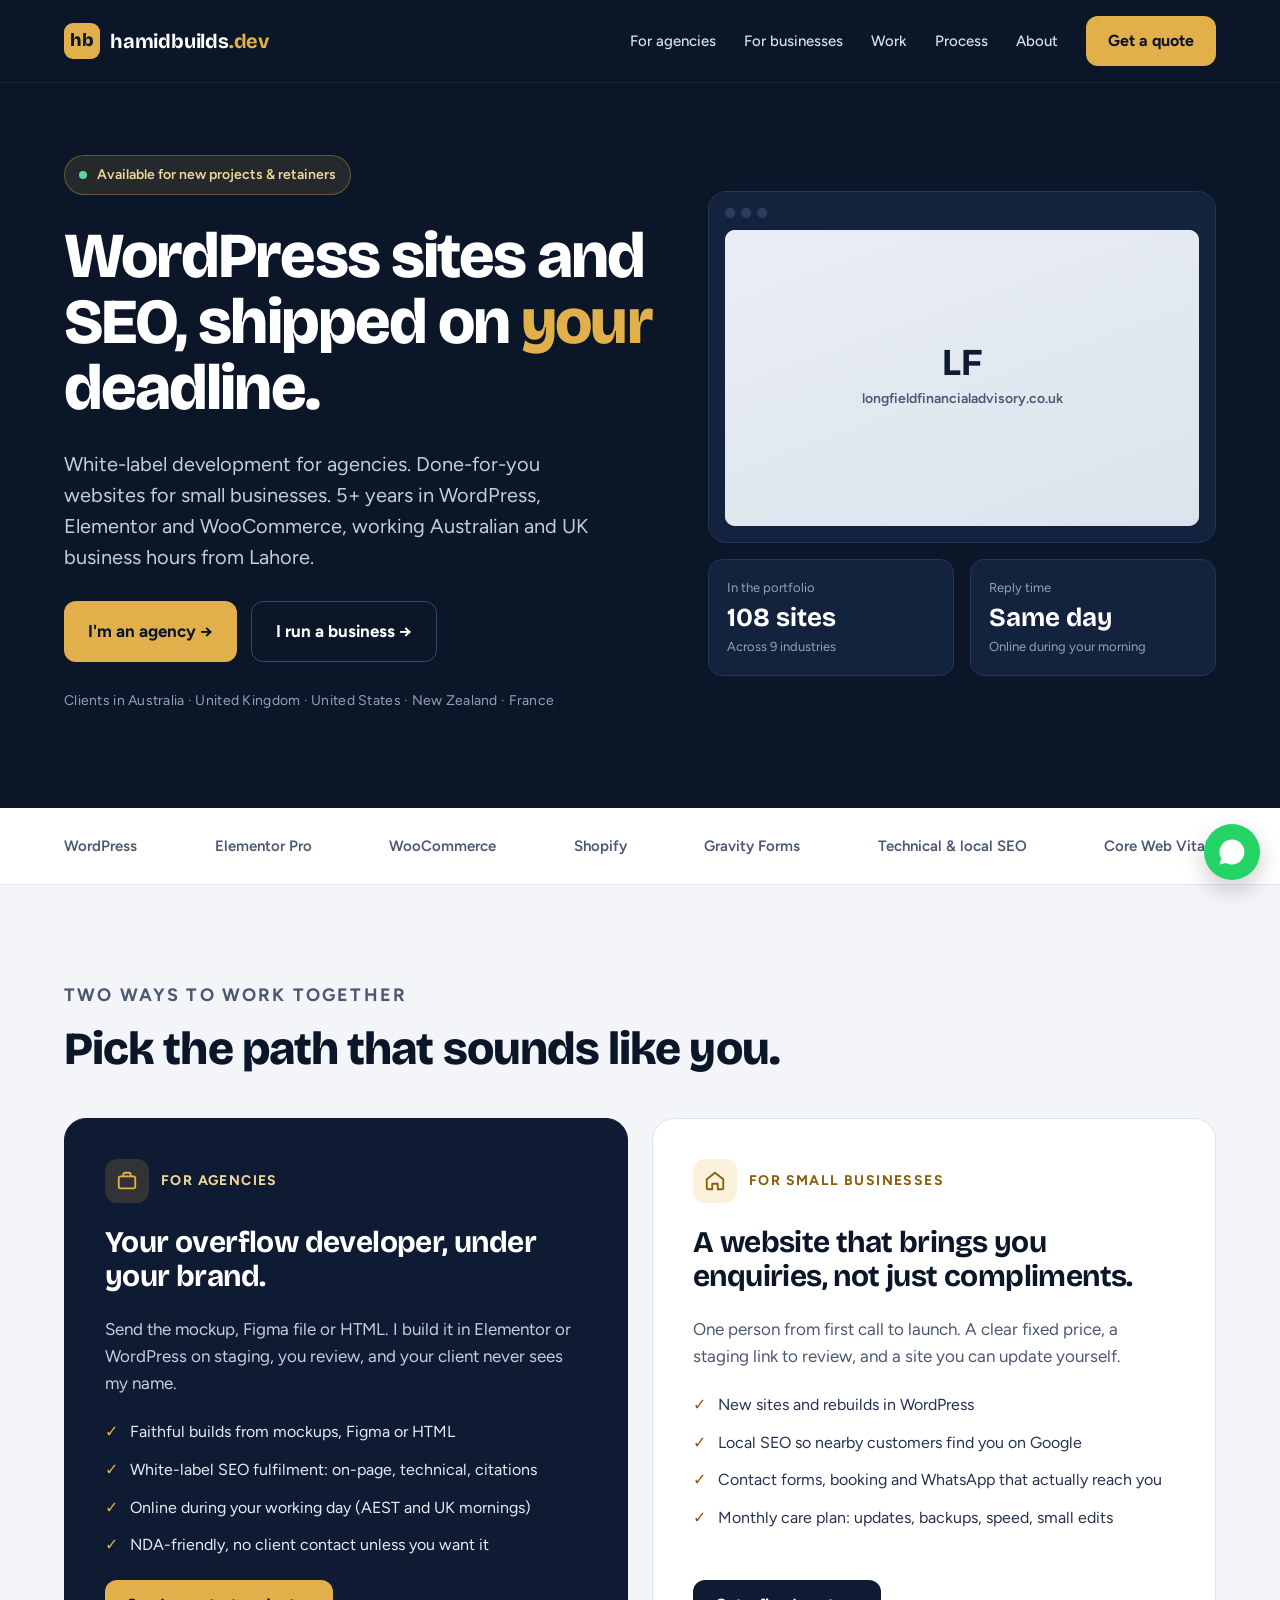
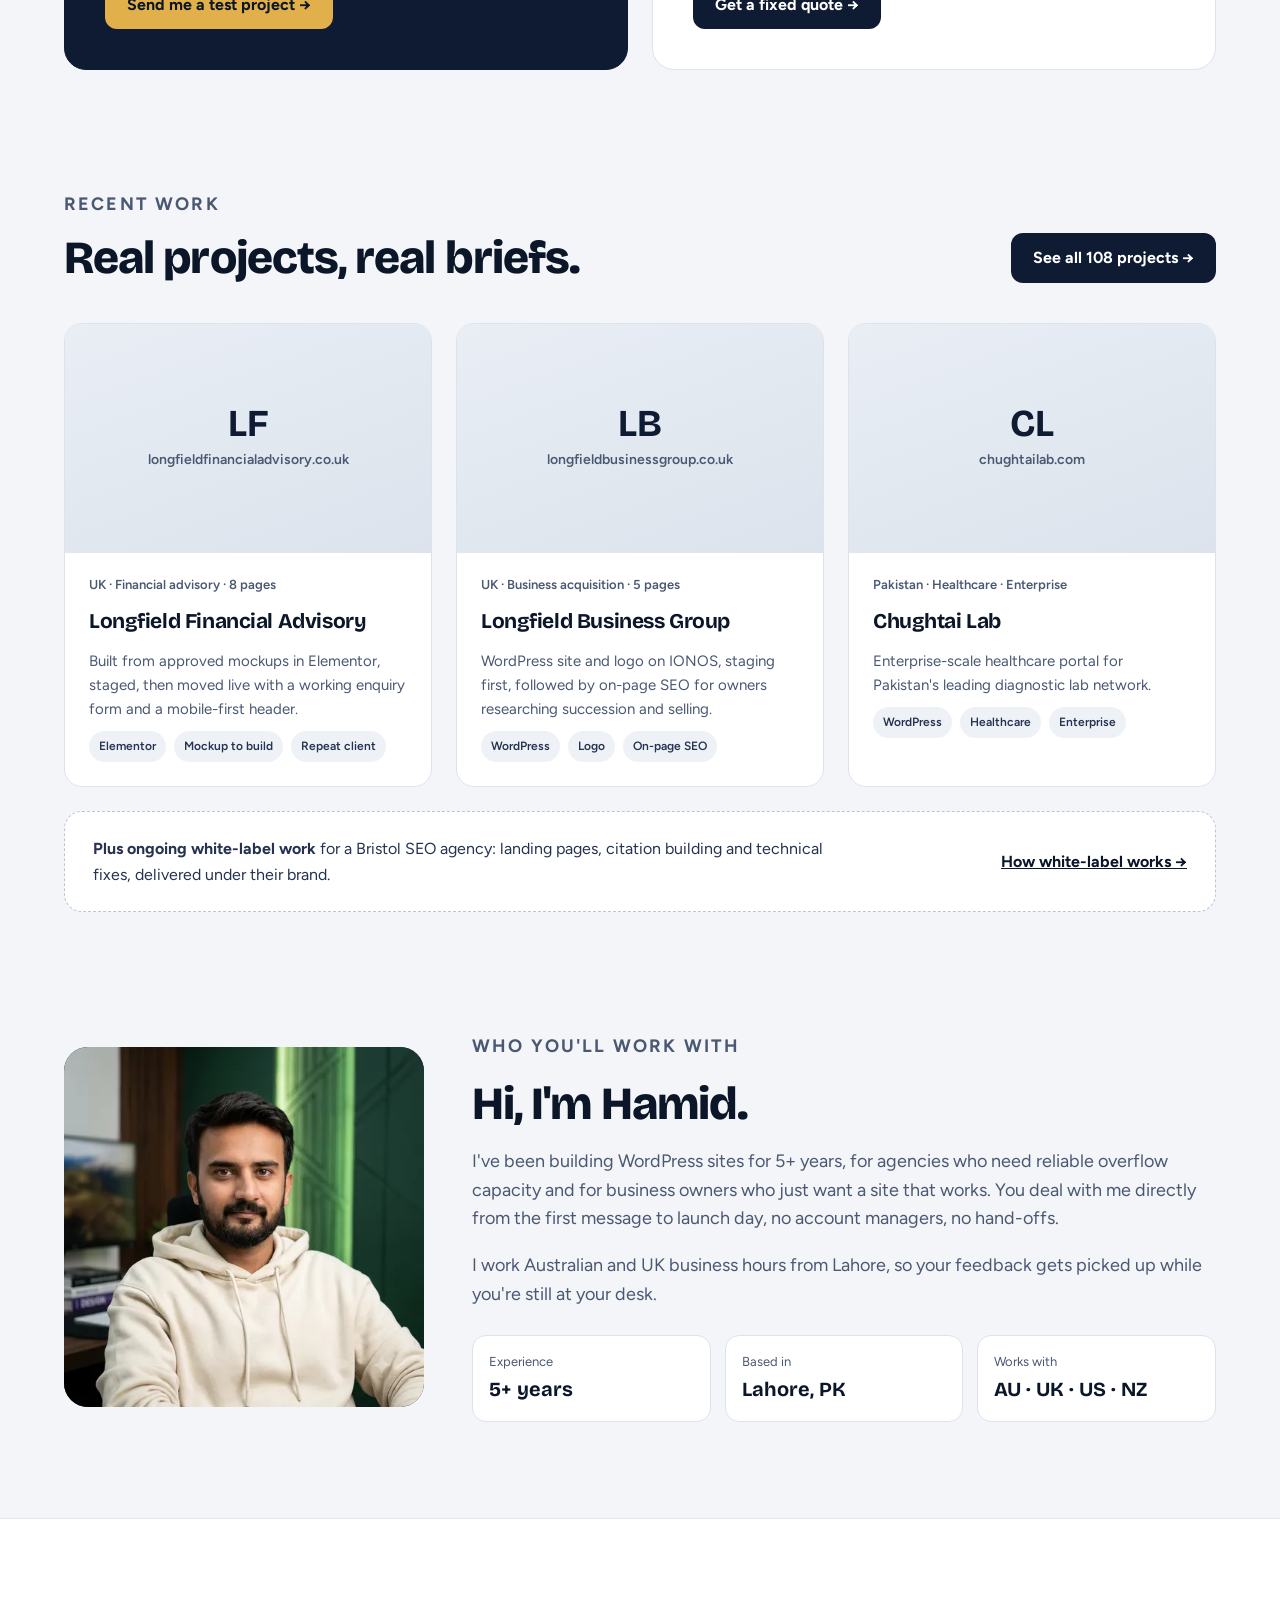
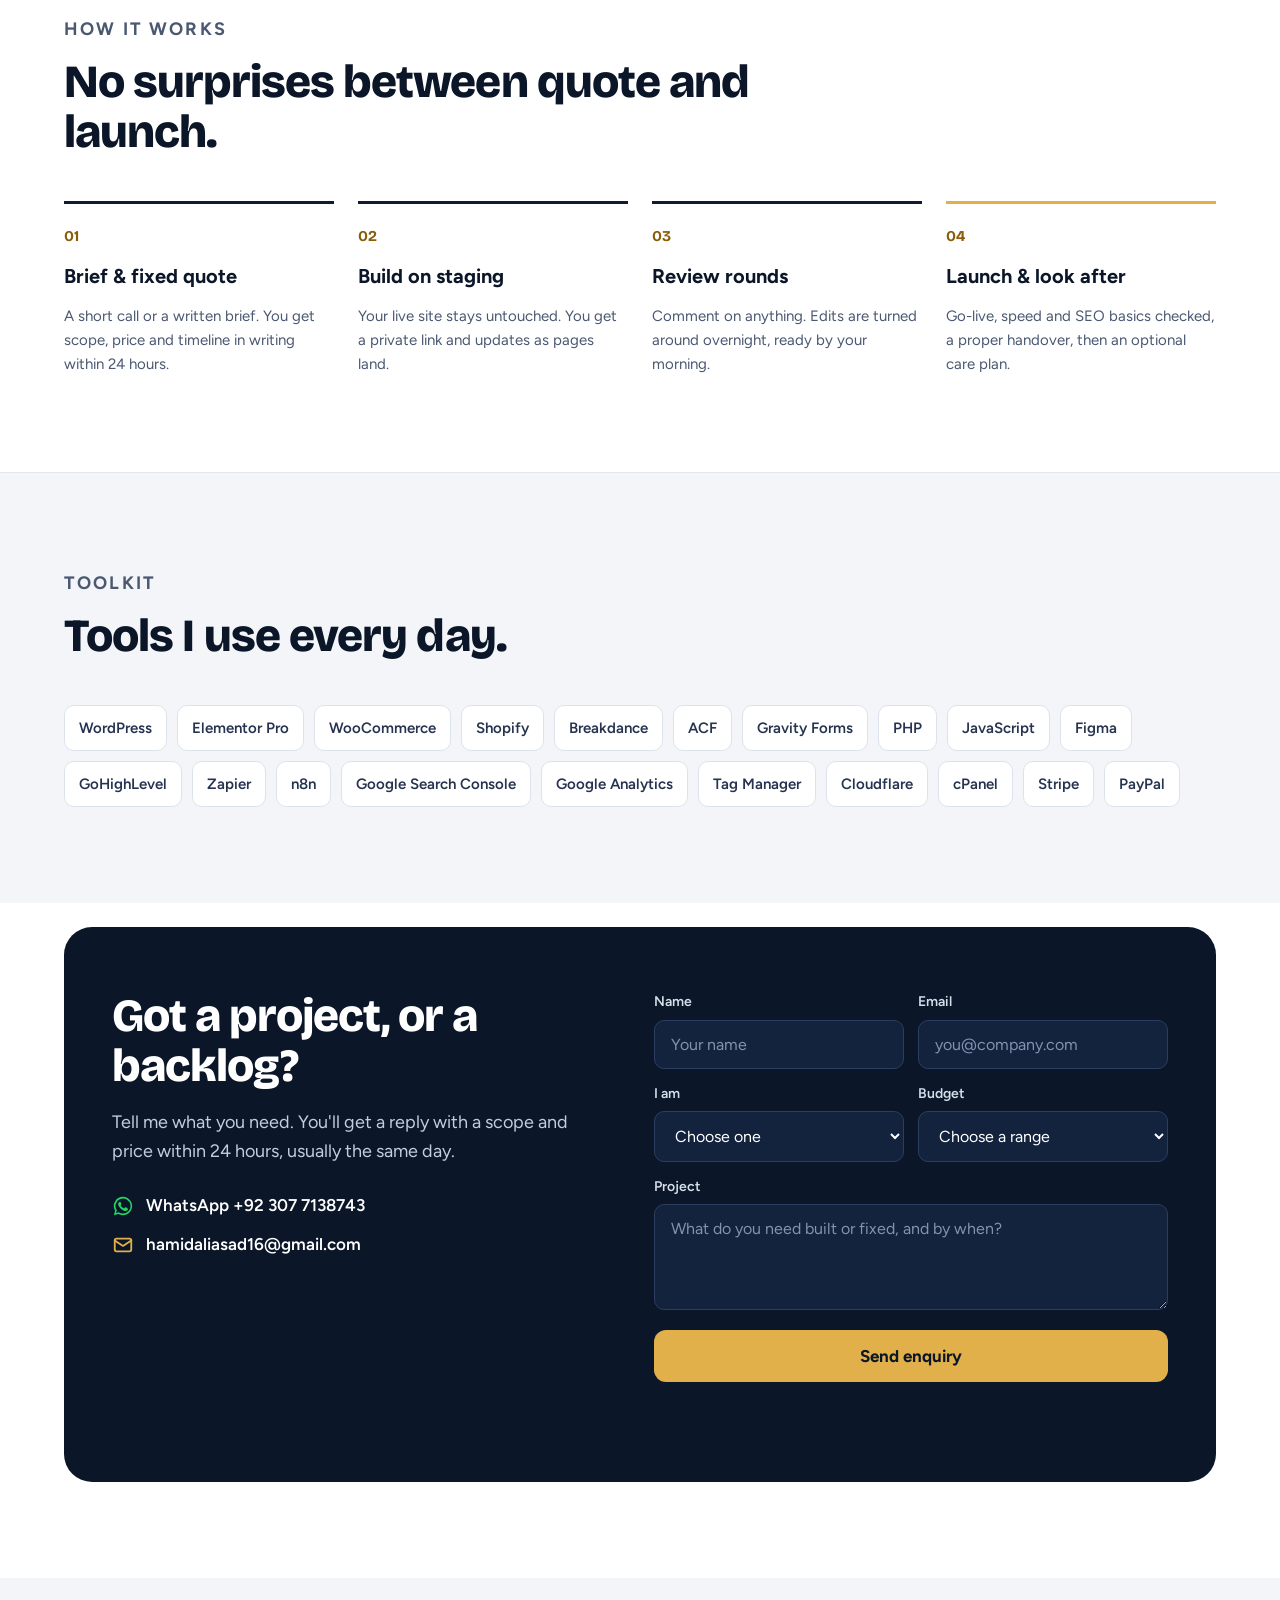
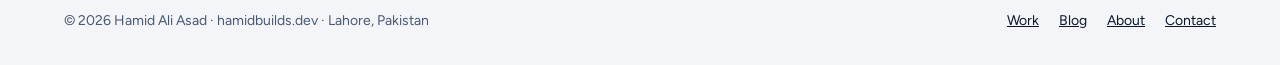
==== commit c3169c5e: "Sync with hamidbuilds.dev: SEO, About section, crawlable portfolio Co-Authored-By: Claude Opus 5.5 <" ====
--- a/index.html
+++ b/index.html
@@ -10,6 +10,16 @@
 <meta property="og:title" content="Hamid Ali Asad — WordPress sites and SEO, shipped on your deadline">
 <meta property="og:description" content="White-label WordPress development for agencies. Done-for-you websites for small businesses.">
 <meta property="og:url" content="https://hamidbuilds.dev/">
+<meta property="og:site_name" content="hamidbuilds.dev">
+<meta property="og:image" content="https://hamidbuilds.dev/assets/og-image.png">
+<meta property="og:image:width" content="1200">
+<meta property="og:image:height" content="630">
+<meta name="twitter:card" content="summary_large_image">
+<meta name="twitter:title" content="Hamid Ali Asad — WordPress sites and SEO, shipped on your deadline">
+<meta name="twitter:description" content="White-label WordPress development for agencies. Done-for-you websites for small businesses.">
+<meta name="twitter:image" content="https://hamidbuilds.dev/assets/og-image.png">
+<meta name="author" content="Hamid Ali Asad">
+<meta name="robots" content="index, follow, max-image-preview:large">
 <meta name="theme-color" content="#0B1628">
 <link rel="icon" href="data:image/svg+xml,%3Csvg xmlns='http://www.w3.org/2000/svg' viewBox='0 0 64 64'%3E%3Crect width='64' height='64' rx='16' fill='%23E2B04A'/%3E%3Ctext x='32' y='43' text-anchor='middle' font-family='Arial' font-weight='800' font-size='30' fill='%230B1628'%3Ehb%3C/text%3E%3C/svg%3E">
 <link rel="preconnect" href="https://fonts.googleapis.com">
@@ -21,7 +31,9 @@
   "@context": "https://schema.org",
   "@type": "ProfessionalService",
   "name": "hamidbuilds.dev",
-  "founder": {"@type": "Person", "name": "Hamid Ali Asad", "jobTitle": "WordPress Developer & SEO Specialist"},
+  "founder": {"@type": "Person", "name": "Hamid Ali Asad", "jobTitle": "WordPress Developer & SEO Specialist", "image": "https://hamidbuilds.dev/assets/hamid-960.webp"},
+  "image": "https://hamidbuilds.dev/assets/og-image.png",
+  "priceRange": "$$",
   "url": "https://hamidbuilds.dev/",
   "email": "hamidaliasad16@gmail.com",
   "telephone": "+923077138743",
@@ -48,6 +60,7 @@
       <a href="#businesses">For businesses</a>
       <a href="work.html">Work</a>
       <a href="#process">Process</a>
+      <a href="#about">About</a>
       <a class="btn btn-gold" href="#contact">Get a quote</a>
     </nav>
   </div>
@@ -76,7 +89,7 @@
         </div>
       </div>
       <div class="stat-row">
-        <div class="stat"><small>In the portfolio</small><strong><span data-project-count>100+</span> sites</strong><small>Across 9 industries</small></div>
+        <div class="stat"><small>In the portfolio</small><strong><span data-project-count>108</span> sites</strong><small>Across 9 industries</small></div>
         <div class="stat"><small>Reply time</small><strong>Same day</strong><small>Online during your morning</small></div>
       </div>
     </div>
@@ -137,7 +150,7 @@
         <p class="eyebrow">Recent work</p>
         <h2>Real projects, real briefs.</h2>
       </div>
-      <a class="btn btn-navy" href="work.html"><span>See all <span data-project-count>100+</span> projects →</span></a>
+      <a class="btn btn-navy" href="work.html"><span>See all <span data-project-count>108</span> projects →</span></a>
     </div>
     <div class="cards">
       <a class="card" href="https://longfieldfinancialadvisory.co.uk" target="_blank" rel="noopener">
@@ -171,6 +184,28 @@
     <div class="note-box">
       <p><strong>Plus ongoing white-label work</strong> for a Bristol SEO agency: landing pages, citation building and technical fixes, delivered under their brand.</p>
       <a href="#agencies"><strong>How white-label works →</strong></a>
+    </div>
+  </div>
+</section>
+
+<section class="section" id="about" style="padding-top:24px">
+  <div class="wrap about">
+    <div class="about-photo">
+      <picture>
+        <source type="image/webp" srcset="assets/hamid-480.webp 480w, assets/hamid-960.webp 960w" sizes="(max-width: 640px) 90vw, 360px">
+        <img src="assets/hamid-480.jpg" alt="Hamid Ali Asad, WordPress developer" width="480" height="480" loading="lazy" decoding="async">
+      </picture>
+    </div>
+    <div class="about-copy">
+      <p class="eyebrow">Who you'll work with</p>
+      <h2>Hi, I'm Hamid.</h2>
+      <p>I've been building WordPress sites for 5+ years, for agencies who need reliable overflow capacity and for business owners who just want a site that works. You deal with me directly from the first message to launch day, no account managers, no hand-offs.</p>
+      <p>I work Australian and UK business hours from Lahore, so your feedback gets picked up while you're still at your desk.</p>
+      <div class="facts">
+        <div><small>Experience</small><strong>5+ years</strong></div>
+        <div><small>Based in</small><strong>Lahore, PK</strong></div>
+        <div><small>Works with</small><strong>AU · UK · US · NZ</strong></div>
+      </div>
     </div>
   </div>
 </section>
@@ -267,7 +302,7 @@
 <footer class="site-footer">
   <div class="wrap">
     <span>© <span id="year">2026</span> Hamid Ali Asad · hamidbuilds.dev · Lahore, Pakistan</span>
-    <nav aria-label="Footer"><a href="work.html">Work</a><a href="#process">Process</a><a href="#contact">Contact</a></nav>
+    <nav aria-label="Footer"><a href="work.html">Work</a><a href="blog.html">Blog</a><a href="#about">About</a><a href="#contact">Contact</a></nav>
   </div>
 </footer>
 
@@ -275,7 +310,6 @@
   <svg aria-hidden="true" width="30" height="30" viewBox="0 0 24 24" fill="#fff"><path d="M12 2a10 10 0 0 0-8.6 15.1L2 22l5-1.3A10 10 0 1 0 12 2zm4.5 12.1c-.2-.1-1.5-.7-1.7-.8s-.4-.1-.6.1-.7.8-.8 1-.3.2-.6.1a6.7 6.7 0 0 1-3.3-2.9c-.3-.4.3-.4.7-1.3a.5.5 0 0 0 0-.5l-.8-1.8c-.2-.5-.4-.4-.6-.4h-.5a1 1 0 0 0-.7.3 3 3 0 0 0-.9 2.2 5.2 5.2 0 0 0 1.1 2.7 11.8 11.8 0 0 0 4.5 4c1.7.7 2.3.8 3.2.6a2.7 2.7 0 0 0 1.7-1.2 2.2 2.2 0 0 0 .2-1.2c-.1-.1-.3-.2-.5-.3z"/></svg>
 </a>
 
-<script src="assets/projects.js"></script>
-<script src="assets/site.js"></script>
+<script src="assets/site.js" defer></script>
 </body>
 </html>
--- a/assets/site.css
+++ b/assets/site.css
@@ -61,7 +61,7 @@
 /* Hero */
 .hero{background:var(--navy-900);color:#fff;padding:72px 0 96px}
 .hero .wrap{display:flex;flex-wrap:wrap;gap:56px;align-items:center}
-.hero-copy{flex:1 1 520px;min-width:0;display:flex;flex-direction:column;gap:28px}
+.hero-copy{flex:1 1 460px;min-width:0;display:flex;flex-direction:column;gap:28px}
 .pill{align-self:flex-start;display:inline-flex;align-items:center;gap:10px;font-size:14px;font-weight:600;color:var(--gold-soft);background:rgba(226,176,74,.12);border:1px solid rgba(226,176,74,.35);padding:8px 14px;border-radius:999px}
 .pill i{width:8px;height:8px;border-radius:50%;background:#5BD69A;display:block}
 .hero h1{color:#fff;font-weight:800;font-size:clamp(40px,6vw,64px);line-height:1.03;letter-spacing:-.03em}
@@ -69,7 +69,7 @@
 .hero-sub{font-size:20px;line-height:1.55;color:var(--body-dark);max-width:560px}
 .cta-row{display:flex;flex-wrap:wrap;gap:14px}
 .hero-meta{font-size:14px;color:var(--muted-dark);letter-spacing:.02em}
-.hero-visual{flex:1 1 420px;min-width:0;display:flex;flex-direction:column;gap:16px}
+.hero-visual{flex:1 1 380px;min-width:0;max-width:620px;display:flex;flex-direction:column;gap:16px}
 .browser{background:var(--navy-700);border:1px solid var(--line-dark);border-radius:18px;padding:16px}
 .browser-dots{display:flex;gap:6px;margin-bottom:12px}
 .browser-dots i{width:10px;height:10px;border-radius:50%;background:#2C3E60;display:block}
@@ -114,8 +114,9 @@
 .path .btn{margin-top:auto;align-self:flex-start}
 
 /* Project cards */
-.cards{display:grid;grid-template-columns:repeat(auto-fill,minmax(300px,1fr));gap:24px}
+.cards{display:grid;grid-template-columns:repeat(auto-fill,minmax(min(300px,100%),1fr));gap:24px}
 .card{background:#fff;border:1px solid var(--line);border-radius:var(--radius);overflow:hidden;display:flex;flex-direction:column;text-decoration:none;color:inherit;transition:transform .2s,box-shadow .2s}
+.card[hidden]{display:none}
 .card:hover{transform:translateY(-3px);box-shadow:0 14px 30px rgba(11,22,40,.10);color:inherit}
 .thumb{position:relative;aspect-ratio:16/10;background:#E6EBF2;overflow:hidden}
 .thumb img{width:100%;height:100%;object-fit:cover;object-position:top;transition:transform .5s}
@@ -127,6 +128,7 @@
 .card h3{font-size:21px;font-weight:700}
 .card-desc{font-size:15px;line-height:1.6;color:var(--muted)}
 .card-foot{margin-top:auto;display:flex;justify-content:space-between;align-items:center;gap:12px;padding-top:6px;font-size:13px;color:var(--muted)}
+.card-foot span:first-child{min-width:0;overflow:hidden;text-overflow:ellipsis;white-space:nowrap}
 .card-foot span:last-child{font-weight:700;color:var(--gold-ink);white-space:nowrap}
 .chips{display:flex;flex-wrap:wrap;gap:8px}
 .chip{font-size:12px;font-weight:600;background:var(--chip);color:#253350;padding:6px 10px;border-radius:999px}
@@ -195,14 +197,14 @@
 .counts{display:flex;flex-wrap:wrap;gap:12px;margin-top:32px}
 .counts span{background:var(--navy-700);border:1px solid var(--line-dark);border-radius:999px;padding:8px 14px;font-size:14px;color:#D6DEEA}
 .counts b{color:var(--gold-soft)}
-.filters{position:sticky;top:76px;z-index:50;background:rgba(243,245,248,.95);backdrop-filter:blur(8px);border-bottom:1px solid var(--line);padding:18px 0}
+.filters{position:sticky;top:82px;z-index:50;background:rgba(243,245,248,.95);backdrop-filter:blur(8px);border-bottom:1px solid var(--line);padding:18px 0}
 .filters .wrap{display:flex;flex-wrap:wrap;gap:12px;align-items:center;justify-content:space-between}
 .tabs{display:flex;flex-wrap:wrap;gap:8px}
 .tab{font-family:inherit;font-size:14px;font-weight:600;padding:10px 14px;min-height:44px;border-radius:999px;border:1px solid var(--line);background:#fff;color:#253350;cursor:pointer}
 .tab:hover{border-color:#9AA8BD}
 .tab[aria-pressed="true"]{background:var(--navy-800);border-color:var(--navy-800);color:#fff}
 .tab small{opacity:.7;margin-left:4px}
-.search{position:relative;flex:0 1 300px;min-width:220px}
+.search{position:relative;flex:0 1 300px;min-width:min(220px,100%)}
 .search input{width:100%;padding:12px 16px 12px 42px;border-radius:12px;border:1px solid var(--line);background:#fff;font-size:15px;font-family:inherit;min-height:44px}
 .search svg{position:absolute;left:14px;top:50%;transform:translateY(-50%)}
 .results{padding:20px 0 0;font-size:15px;color:var(--muted)}
@@ -227,3 +229,16 @@
   .filters{position:static}
 }
 @media (prefers-reduced-motion:reduce){*{transition:none!important;scroll-behavior:auto!important}}
+
+/* About */
+.about{display:flex;flex-wrap:wrap;gap:48px;align-items:center}
+.about-photo{flex:0 1 360px;min-width:240px;border-radius:24px;overflow:hidden;background:var(--navy-800);aspect-ratio:1/1}
+.about-photo img{width:100%;height:100%;object-fit:cover}
+.about-copy{flex:1 1 440px;min-width:0;display:flex;flex-direction:column;gap:18px}
+.about-copy h2{font-weight:800;font-size:clamp(32px,4vw,46px);line-height:1.08}
+.about-copy p{font-size:18px;color:var(--muted)}
+.facts{display:grid;grid-template-columns:repeat(auto-fit,minmax(160px,1fr));gap:14px;margin-top:8px}
+.facts div{background:#fff;border:1px solid var(--line);border-radius:14px;padding:16px}
+.facts small{display:block;font-size:13px;color:var(--muted)}
+.facts strong{font-family:var(--display);font-size:20px;color:var(--ink)}
+@media (max-width:640px){.about{gap:28px}.about-photo{flex-basis:100%;max-width:420px}}
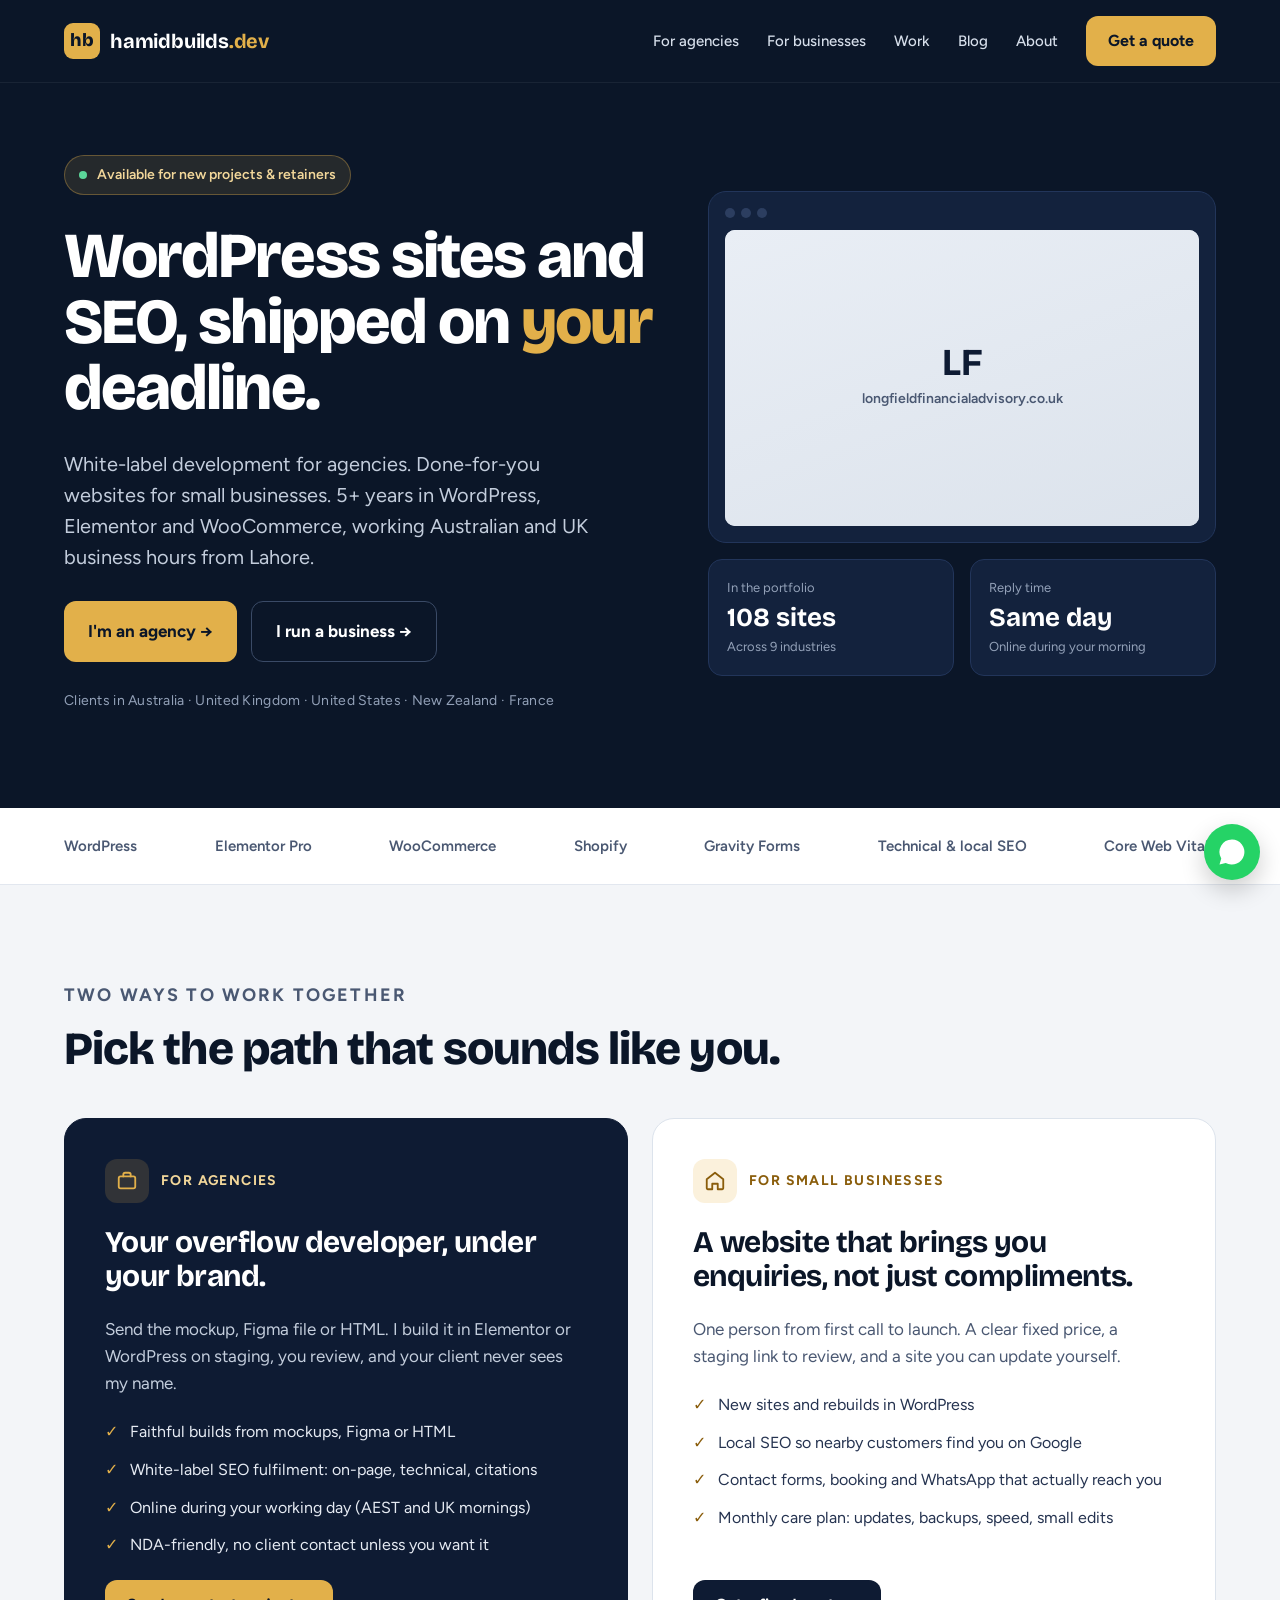
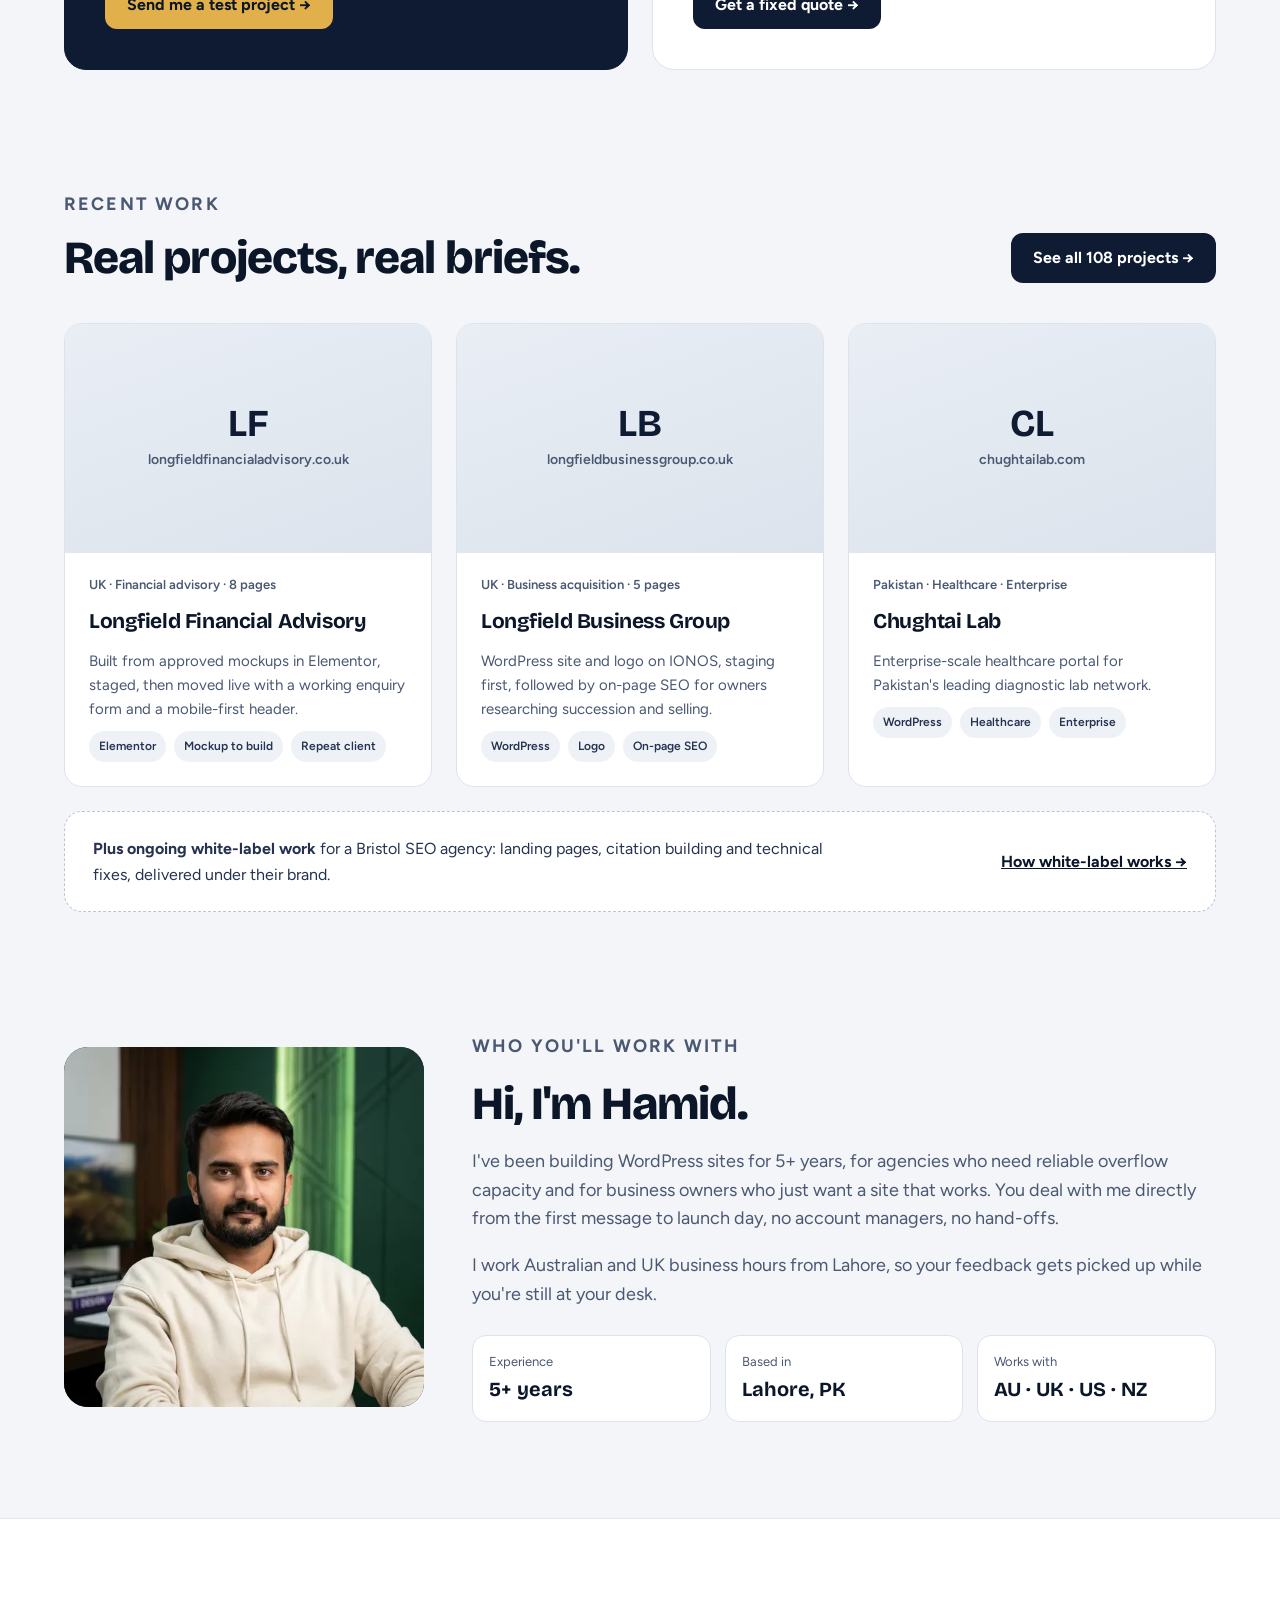
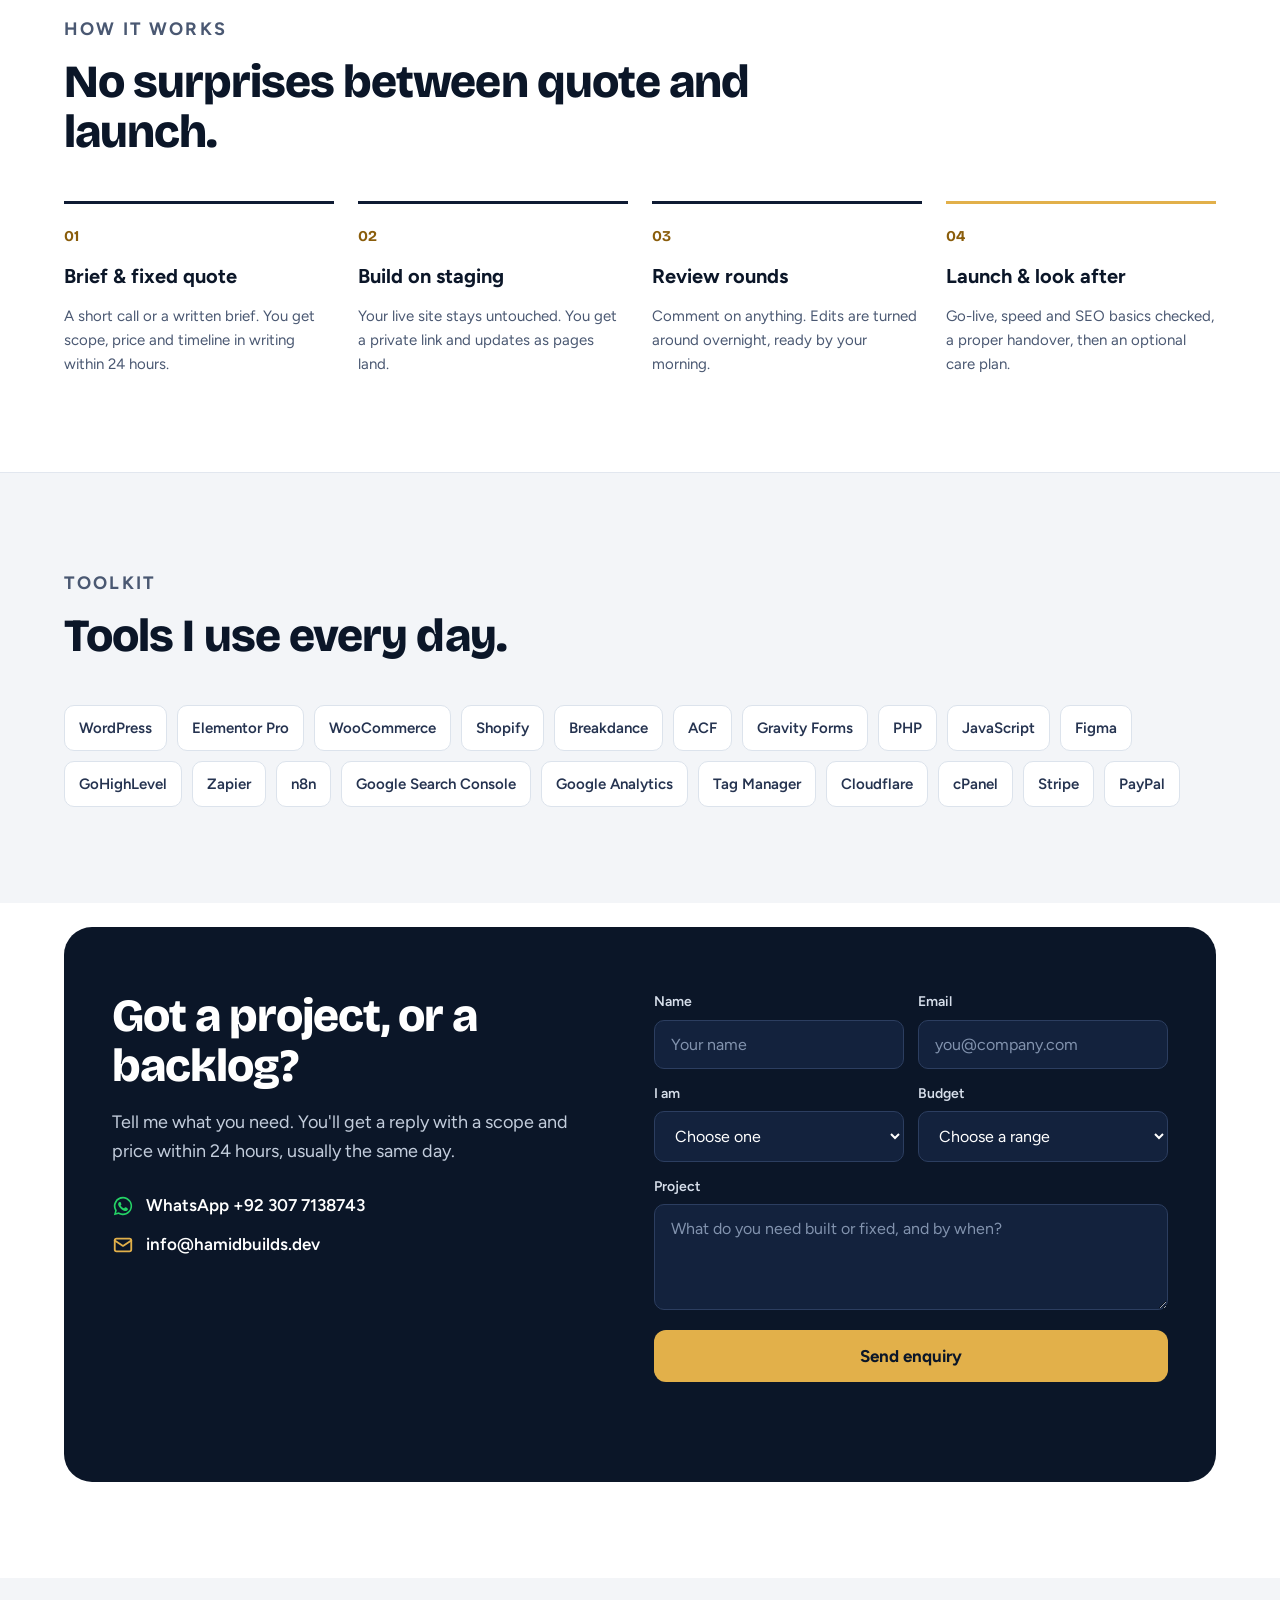
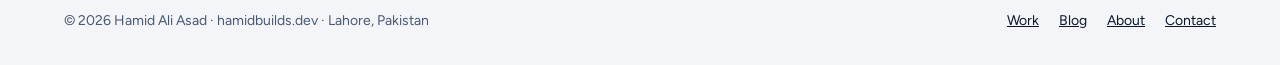
==== commit 0f8c9659: "Sync with hamidbuilds.dev: blog redesign and new contact email Co-Authored-By: Claude Opus 5.5 <nore" ====
--- a/index.html
+++ b/index.html
@@ -35,7 +35,7 @@
   "image": "https://hamidbuilds.dev/assets/og-image.png",
   "priceRange": "$$",
   "url": "https://hamidbuilds.dev/",
-  "email": "hamidaliasad16@gmail.com",
+  "email": "info@hamidbuilds.dev",
   "telephone": "+923077138743",
   "address": {"@type": "PostalAddress", "addressLocality": "Lahore", "addressCountry": "PK"},
   "areaServed": ["AU", "GB", "US", "NZ", "FR"],
@@ -59,7 +59,7 @@
       <a href="#agencies">For agencies</a>
       <a href="#businesses">For businesses</a>
       <a href="work.html">Work</a>
-      <a href="#process">Process</a>
+      <a href="blog/">Blog</a>
       <a href="#about">About</a>
       <a class="btn btn-gold" href="#contact">Get a quote</a>
     </nav>
@@ -258,9 +258,9 @@
             <svg aria-hidden="true" width="22" height="22" viewBox="0 0 24 24" fill="#25D366"><path d="M12 2a10 10 0 0 0-8.6 15.1L2 22l5-1.3A10 10 0 1 0 12 2zm0 18.2a8.2 8.2 0 0 1-4.2-1.2l-.3-.2-3 .8.8-2.9-.2-.3A8.2 8.2 0 1 1 12 20.2zm4.5-6.1c-.2-.1-1.5-.7-1.7-.8s-.4-.1-.6.1-.7.8-.8 1-.3.2-.6.1a6.7 6.7 0 0 1-3.3-2.9c-.3-.4.3-.4.7-1.3a.5.5 0 0 0 0-.5l-.8-1.8c-.2-.5-.4-.4-.6-.4h-.5a1 1 0 0 0-.7.3 3 3 0 0 0-.9 2.2 5.2 5.2 0 0 0 1.1 2.7 11.8 11.8 0 0 0 4.5 4c1.7.7 2.3.8 3.2.6a2.7 2.7 0 0 0 1.7-1.2 2.2 2.2 0 0 0 .2-1.2c-.1-.1-.3-.2-.5-.3z"/></svg>
             WhatsApp +92 307 7138743
           </a>
-          <a href="mailto:hamidaliasad16@gmail.com">
+          <a href="mailto:info@hamidbuilds.dev">
             <svg aria-hidden="true" width="22" height="22" viewBox="0 0 24 24" fill="none" stroke="#E2B04A" stroke-width="2" stroke-linecap="round" stroke-linejoin="round"><rect x="3" y="5" width="18" height="14" rx="2"/><path d="m3 7 9 6 9-6"/></svg>
-            hamidaliasad16@gmail.com
+            info@hamidbuilds.dev
           </a>
         </div>
       </div>
@@ -302,7 +302,7 @@
 <footer class="site-footer">
   <div class="wrap">
     <span>© <span id="year">2026</span> Hamid Ali Asad · hamidbuilds.dev · Lahore, Pakistan</span>
-    <nav aria-label="Footer"><a href="work.html">Work</a><a href="blog.html">Blog</a><a href="#about">About</a><a href="#contact">Contact</a></nav>
+    <nav aria-label="Footer"><a href="work.html">Work</a><a href="blog/">Blog</a><a href="#about">About</a><a href="#contact">Contact</a></nav>
   </div>
 </footer>
 
--- a/assets/site.css
+++ b/assets/site.css
@@ -183,7 +183,7 @@
 /* Footer */
 .site-footer{padding:32px 0;background:var(--bg)}
 .site-footer .wrap{display:flex;flex-wrap:wrap;justify-content:space-between;gap:16px;font-size:14px;color:var(--muted)}
-.site-footer nav{display:flex;gap:20px}
+.site-footer nav{display:flex;flex-wrap:wrap;gap:12px 20px}
 
 /* WhatsApp float */
 .wa-float{position:fixed;right:20px;bottom:20px;z-index:90;width:56px;height:56px;border-radius:50%;background:#25D366;display:flex;align-items:center;justify-content:center;box-shadow:0 10px 24px rgba(0,0,0,.2)}
@@ -242,3 +242,70 @@
 .facts small{display:block;font-size:13px;color:var(--muted)}
 .facts strong{font-family:var(--display);font-size:20px;color:var(--ink)}
 @media (max-width:640px){.about{gap:28px}.about-photo{flex-basis:100%;max-width:420px}}
+
+/* Blog */
+.post-grid{display:grid;grid-template-columns:repeat(auto-fill,minmax(min(320px,100%),1fr));gap:24px}
+.post-card{background:#fff;border:1px solid var(--line);border-radius:var(--radius);overflow:hidden;display:flex;flex-direction:column;text-decoration:none;color:inherit;transition:transform .2s,box-shadow .2s}
+.post-card[hidden]{display:none}
+.post-card:hover{transform:translateY(-3px);box-shadow:0 14px 30px rgba(11,22,40,.10);color:inherit}
+.post-card-top{background:var(--navy-800);padding:22px 24px;min-height:92px;display:flex;align-items:flex-end;background-image:radial-gradient(circle at 100% 0,rgba(226,176,74,.22),transparent 55%)}
+.post-cat{display:inline-block;font-size:12px;font-weight:700;letter-spacing:.08em;text-transform:uppercase;color:var(--navy-900);background:var(--gold);padding:6px 10px;border-radius:6px}
+.post-card-body{padding:22px 24px 24px;display:flex;flex-direction:column;gap:10px;flex:1}
+.post-card h3{font-size:21px;font-weight:700;line-height:1.25}
+.post-more{margin-top:auto;padding-top:6px;font-weight:700;font-size:14px;color:var(--gold-ink)}
+.post-card-big{margin-bottom:40px;flex-direction:row;flex-wrap:wrap}
+.post-card-big .post-card-top{flex:1 1 340px;min-height:240px;padding:32px;align-items:flex-end}
+.post-card-big .post-card-body{flex:1 1 420px;padding:36px;gap:14px}
+.post-card-big h3{font-size:clamp(24px,3vw,32px)}
+.blog-tabs{margin-bottom:28px}
+.post-hero{padding:48px 0 56px}
+.post-wrap{max-width:820px}
+.post-hero h1{font-size:clamp(32px,4.6vw,50px);line-height:1.1;margin-top:16px}
+.crumbs{display:flex;flex-wrap:wrap;gap:8px;font-size:14px;color:var(--muted-dark);margin-bottom:22px}
+.crumbs a{color:#D6DEEA;text-decoration:none}
+.crumbs a:hover{color:var(--gold-soft)}
+.post-cat-dark{margin:0}
+.byline{display:flex;align-items:center;gap:12px;margin-top:28px}
+.byline img{width:44px;height:44px;border-radius:50%;object-fit:cover}
+.byline small{display:block;color:var(--muted-dark);font-size:14px}
+.post-body{padding-top:48px;padding-bottom:72px}
+.answer-box{background:#fff;border:1px solid var(--line);border-top:4px solid var(--gold);border-radius:16px;padding:24px 28px;display:flex;flex-direction:column;gap:10px}
+.answer-box p:last-child{font-size:18px;line-height:1.65;color:#253350}
+.takeaways{margin-top:32px;background:var(--navy-800);color:#fff;border-radius:16px;padding:28px}
+.takeaways h2{color:#fff;font-size:22px;margin-bottom:16px}
+.takeaways .ticks{color:#E6EBF3}
+.takeaways .ticks li::before{color:var(--gold)}
+.prose{margin-top:44px;font-size:18px;line-height:1.75;color:#253350}
+.prose>*+*{margin-top:1.1em}
+.prose h2{font-size:clamp(26px,3vw,32px);line-height:1.2;margin-top:1.9em}
+.prose h3{font-family:var(--sans);letter-spacing:0;font-size:21px;margin-top:1.6em}
+.prose p,.prose ul,.prose ol{margin-bottom:0}
+.prose ul,.prose ol{padding-left:1.3em}
+.prose li+li{margin-top:.4em}
+.prose strong{color:var(--ink)}
+.prose a{color:var(--gold-ink)}
+.prose hr{border:0;border-top:1px solid var(--line);margin:2.2em 0}
+.prose blockquote{margin-left:0;border-left:4px solid var(--gold);background:#fff;padding:16px 20px;border-radius:0 12px 12px 0;color:var(--ink)}
+.prose code{font-family:ui-monospace,SFMono-Regular,Menlo,monospace;font-size:.88em;background:var(--chip);padding:2px 6px;border-radius:6px}
+.prose pre{background:var(--navy-900);color:#E6EBF3;padding:20px;border-radius:14px;overflow-x:auto;font-size:14px;line-height:1.6}
+.prose pre code{background:none;padding:0;color:inherit;font-size:inherit}
+.table-wrap{overflow-x:auto;border:1px solid var(--line);border-radius:14px;background:#fff}
+.prose table{border-collapse:collapse;width:100%;min-width:560px;font-size:15px;line-height:1.5}
+.prose th,.prose td{padding:12px 14px;text-align:left;border-bottom:1px solid var(--line);vertical-align:top}
+.prose th{background:var(--chip);color:var(--ink)}
+.prose tr:last-child td{border-bottom:0}
+.faqs{margin-top:56px}
+.faqs h2{font-size:clamp(24px,3vw,30px);margin-bottom:18px}
+.faq{background:#fff;border:1px solid var(--line);border-radius:14px;margin-top:12px}
+.faq summary{cursor:pointer;padding:18px 22px;font-weight:700;color:var(--ink);font-size:17px;list-style:none;display:flex;justify-content:space-between;gap:16px;min-height:44px}
+.faq summary::-webkit-details-marker{display:none}
+.faq summary::after{content:"+";color:var(--gold-ink);font-size:22px;line-height:1}
+.faq[open] summary::after{content:"–"}
+.faq p{padding:0 22px 20px;color:var(--muted);font-size:16px}
+.post-tags{margin-top:36px}
+.author-box{margin-top:36px;display:flex;gap:18px;align-items:flex-start;background:#fff;border:1px solid var(--line);border-radius:16px;padding:24px}
+.author-box img{width:72px;height:72px;border-radius:50%;object-fit:cover;flex-shrink:0}
+.author-box p{color:var(--muted);font-size:15px;margin:6px 0 8px}
+.author-box a{font-weight:700;font-size:15px;color:var(--gold-ink)}
+@media (max-width:640px){.prose{font-size:17px}.takeaways,.answer-box{padding:22px}.post-card-big .post-card-top{min-height:120px}.post-card-big .post-card-body{padding:24px}}
+.page-hero p.post-cat{color:var(--navy-900);margin-top:0;font-size:12px}
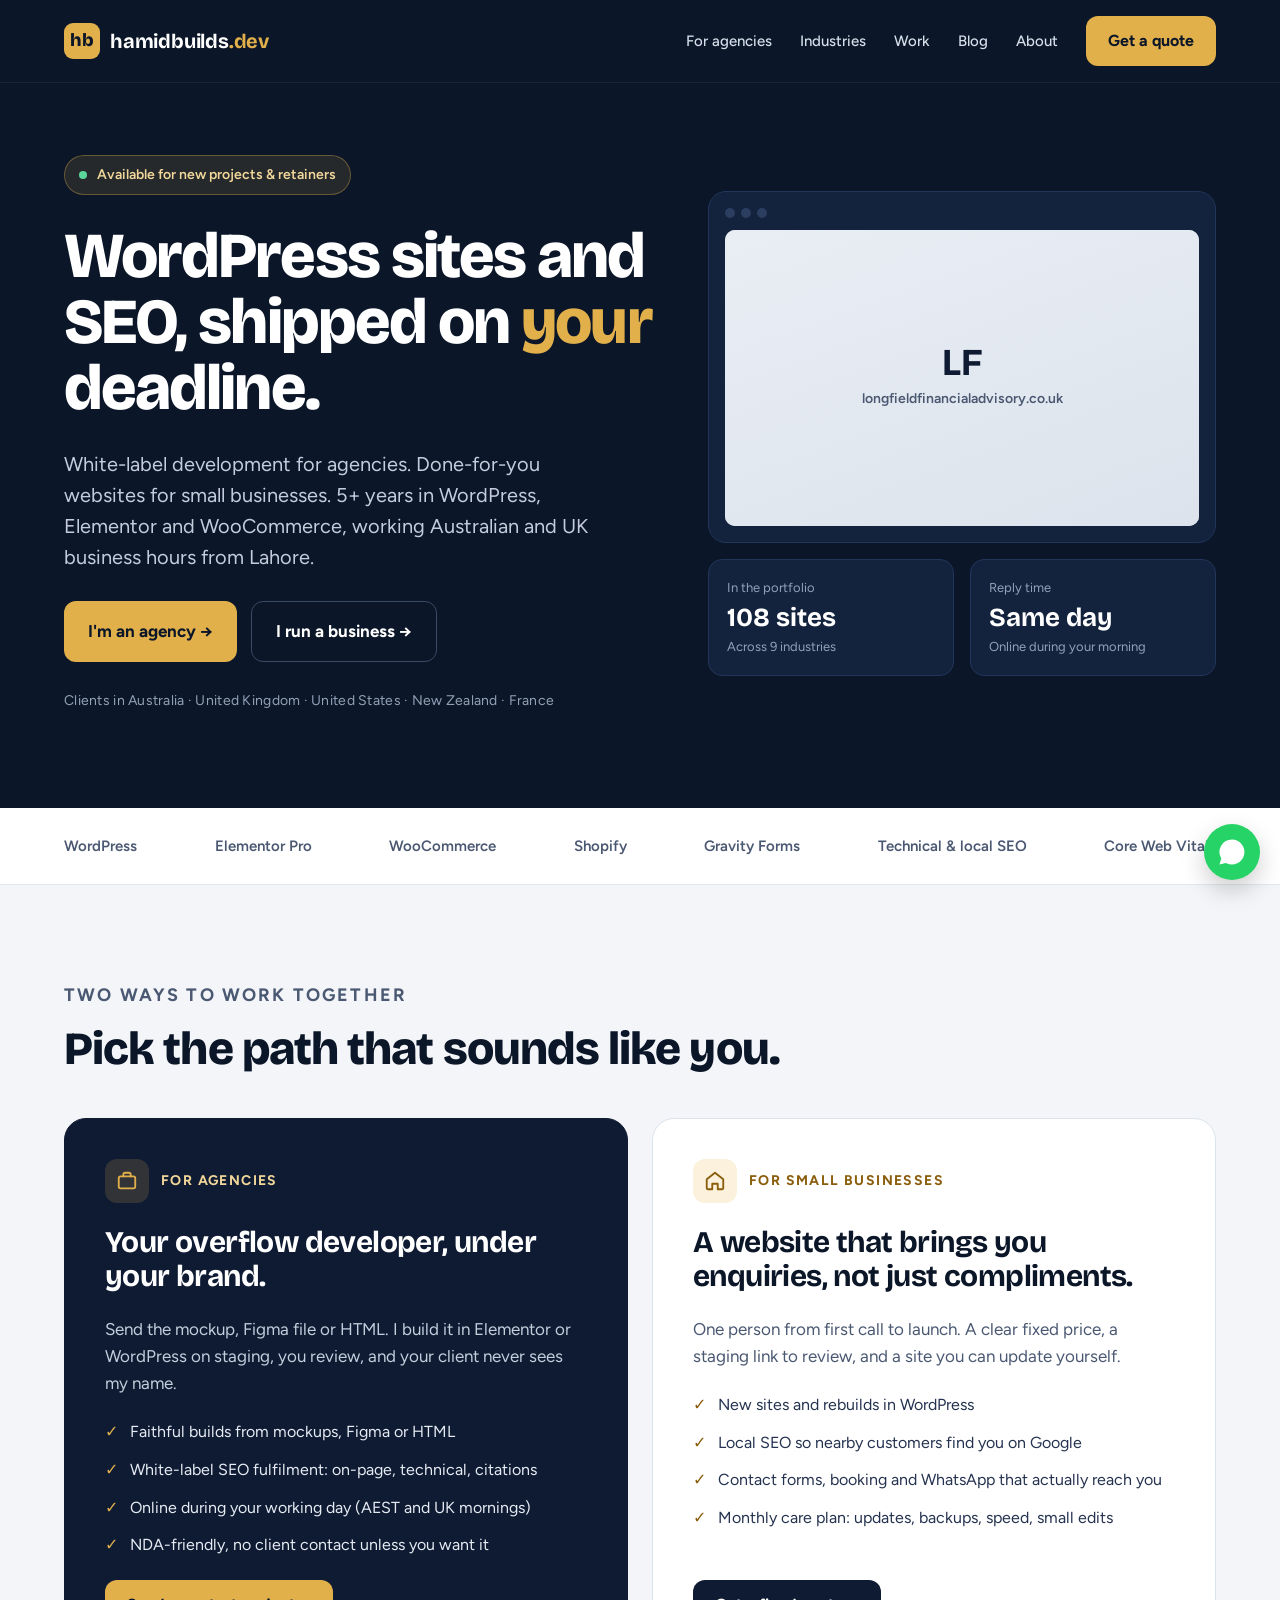
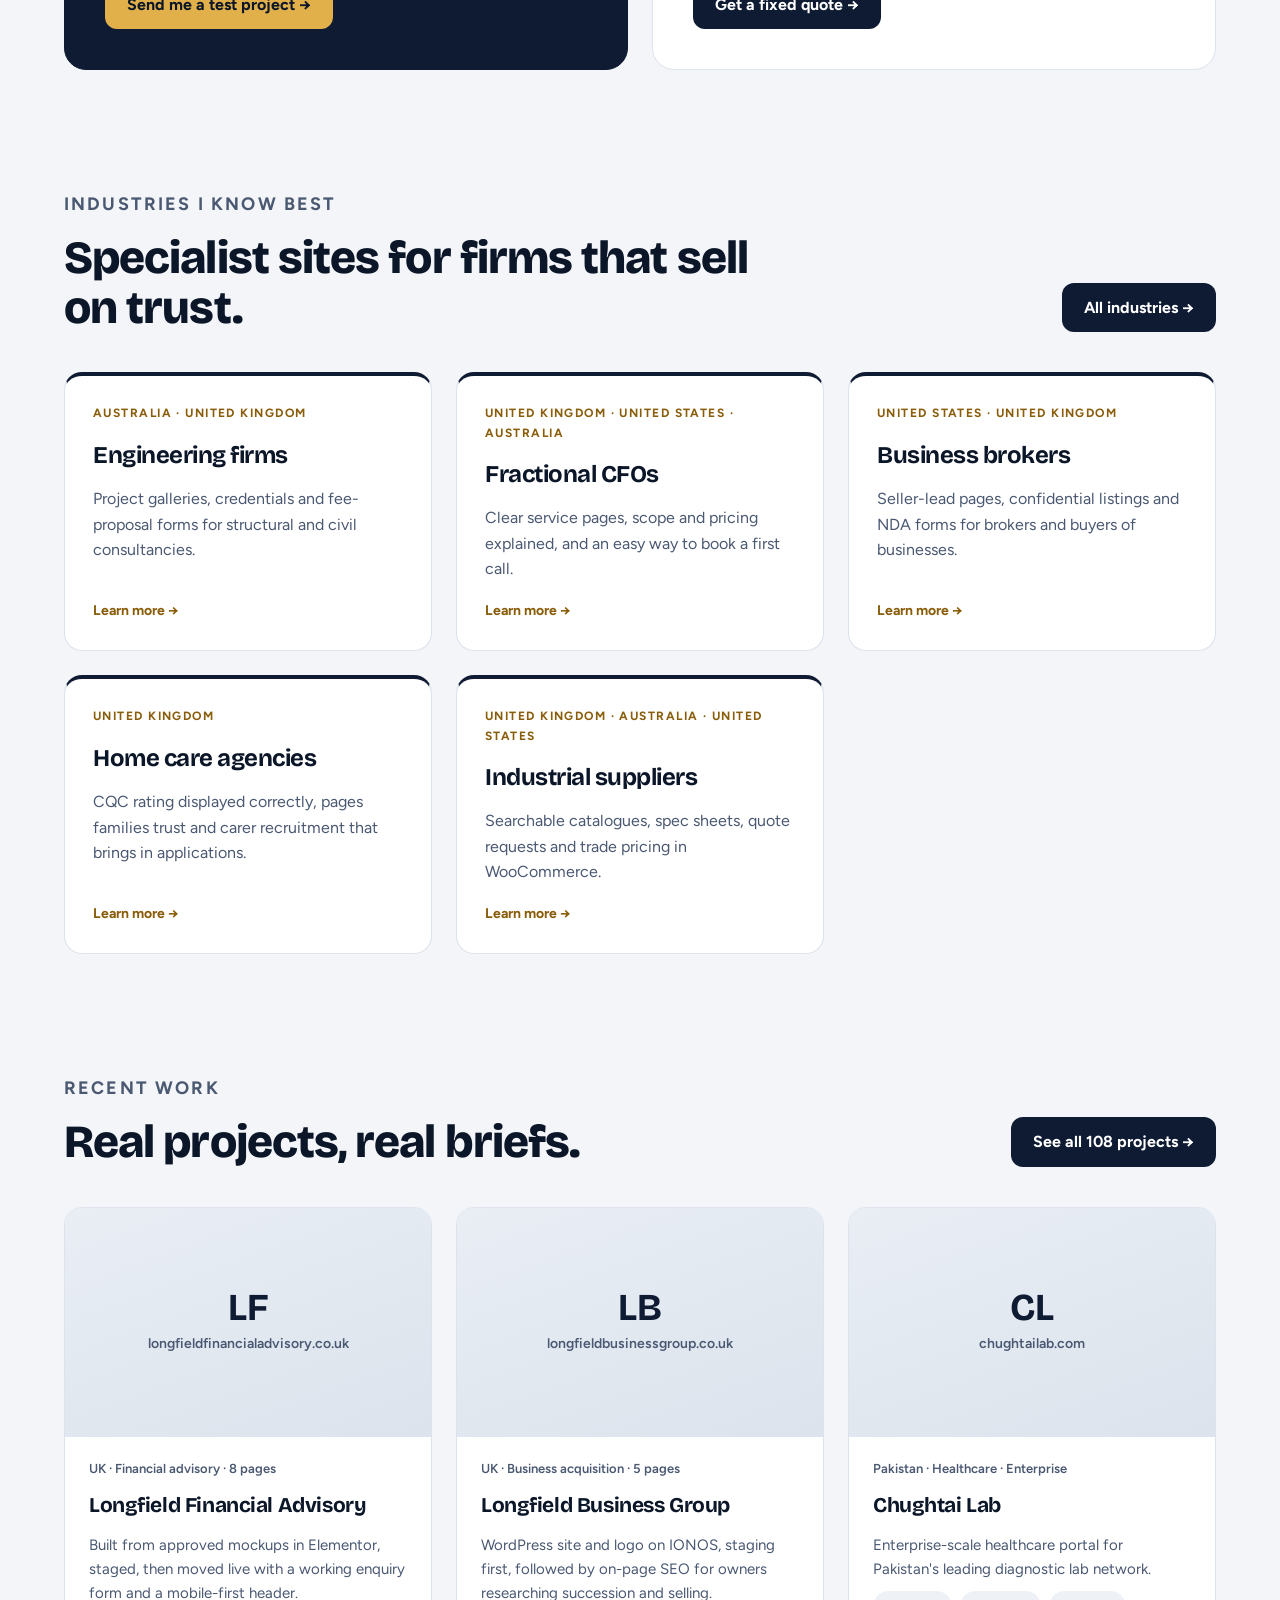
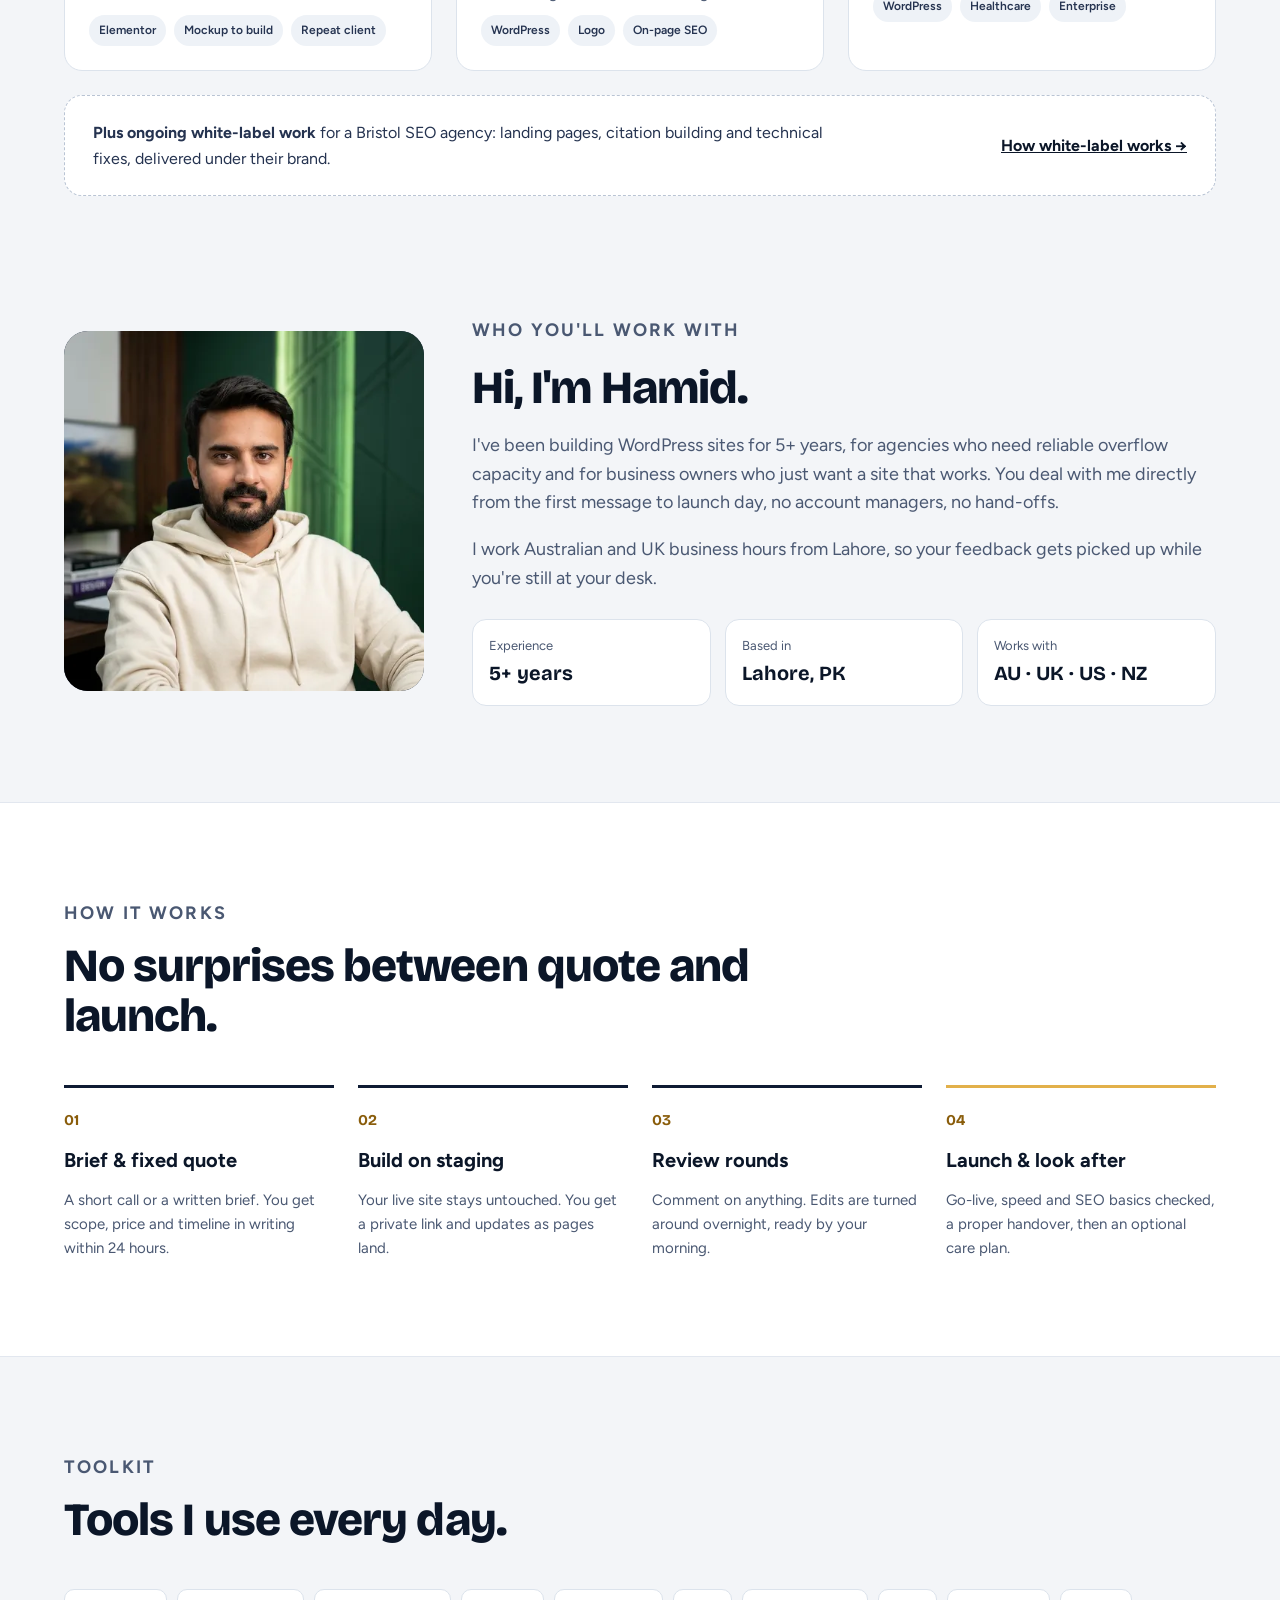
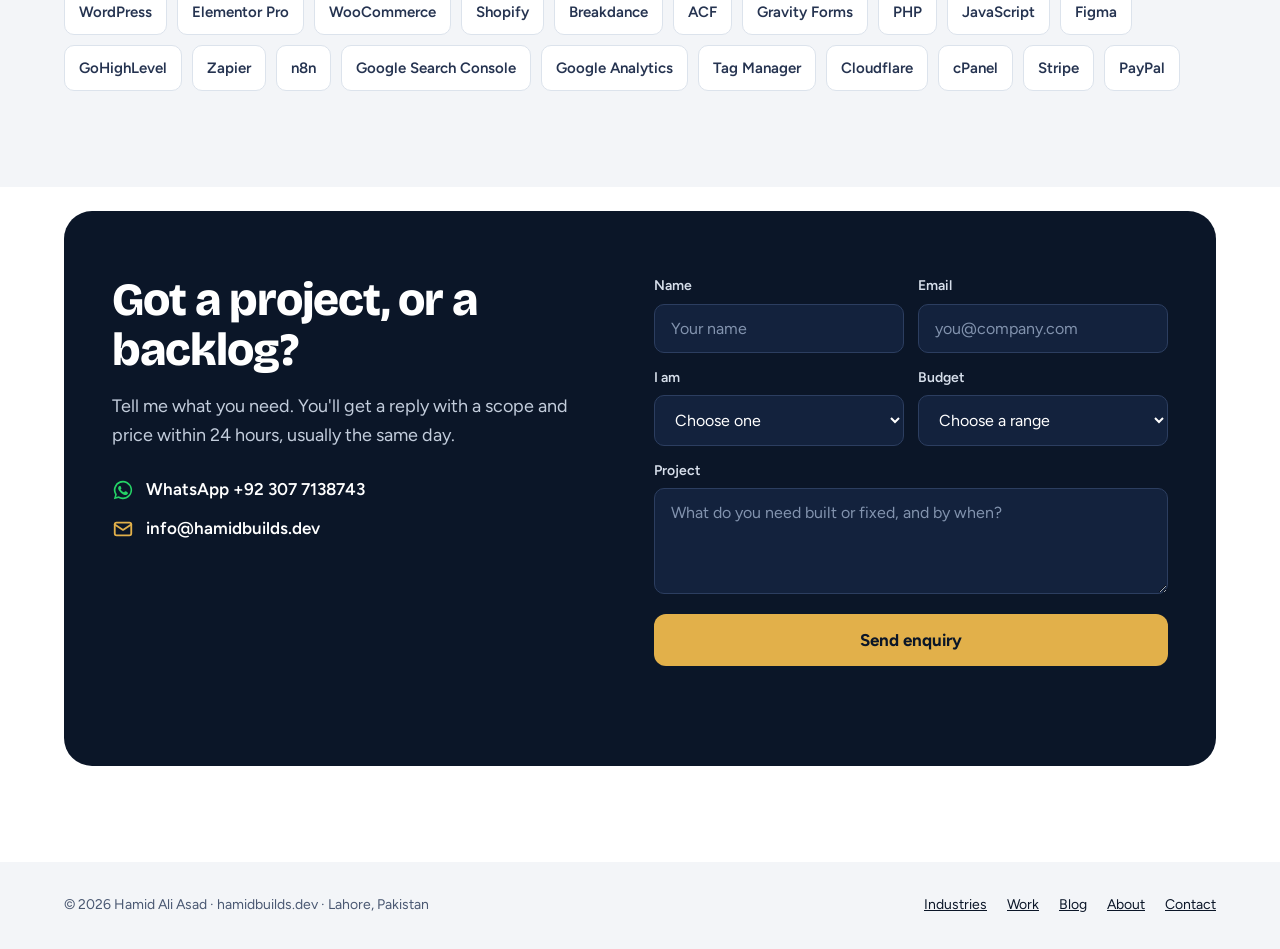
==== commit 323f1887: "Sync with hamidbuilds.dev: industry pages Co-Authored-By: Claude Opus 5.5 <noreply@anthropic.com> Cl" ====
--- a/index.html
+++ b/index.html
@@ -57,7 +57,7 @@
     </button>
     <nav class="nav" id="site-nav" aria-label="Main">
       <a href="#agencies">For agencies</a>
-      <a href="#businesses">For businesses</a>
+      <a href="industries/">Industries</a>
       <a href="work.html">Work</a>
       <a href="blog/">Blog</a>
       <a href="#about">About</a>
@@ -140,6 +140,19 @@
         <a class="btn btn-navy" href="#contact">Get a fixed quote →</a>
       </article>
     </div>
+  </div>
+</section>
+
+<section class="section" id="industries" style="padding-top:24px">
+  <div class="wrap">
+    <div class="head-row">
+      <div class="section-head">
+        <p class="eyebrow">Industries I know best</p>
+        <h2>Specialist sites for firms that sell on trust.</h2>
+      </div>
+      <a class="btn btn-navy" href="industries/">All industries →</a>
+    </div>
+    <div class="ind-grid"><a class="ind-card" href="industries/structural-engineers/"><span class="eyebrow">Australia · United Kingdom</span><h3>Engineering firms</h3><p>Project galleries, credentials and fee-proposal forms for structural and civil consultancies.</p><span class="post-more">Learn more →</span></a><a class="ind-card" href="industries/fractional-cfo/"><span class="eyebrow">United Kingdom · United States · Australia</span><h3>Fractional CFOs</h3><p>Clear service pages, scope and pricing explained, and an easy way to book a first call.</p><span class="post-more">Learn more →</span></a><a class="ind-card" href="industries/business-brokers/"><span class="eyebrow">United States · United Kingdom</span><h3>Business brokers</h3><p>Seller-lead pages, confidential listings and NDA forms for brokers and buyers of businesses.</p><span class="post-more">Learn more →</span></a><a class="ind-card" href="industries/home-care/"><span class="eyebrow">United Kingdom</span><h3>Home care agencies</h3><p>CQC rating displayed correctly, pages families trust and carer recruitment that brings in applications.</p><span class="post-more">Learn more →</span></a><a class="ind-card" href="industries/industrial-suppliers/"><span class="eyebrow">United Kingdom · Australia · United States</span><h3>Industrial suppliers</h3><p>Searchable catalogues, spec sheets, quote requests and trade pricing in WooCommerce.</p><span class="post-more">Learn more →</span></a></div>
   </div>
 </section>
 
@@ -302,7 +315,7 @@
 <footer class="site-footer">
   <div class="wrap">
     <span>© <span id="year">2026</span> Hamid Ali Asad · hamidbuilds.dev · Lahore, Pakistan</span>
-    <nav aria-label="Footer"><a href="work.html">Work</a><a href="blog/">Blog</a><a href="#about">About</a><a href="#contact">Contact</a></nav>
+    <nav aria-label="Footer"><a href="industries/">Industries</a><a href="work.html">Work</a><a href="blog/">Blog</a><a href="#about">About</a><a href="#contact">Contact</a></nav>
   </div>
 </footer>
 
--- a/assets/site.css
+++ b/assets/site.css
@@ -309,3 +309,28 @@
 .author-box a{font-weight:700;font-size:15px;color:var(--gold-ink)}
 @media (max-width:640px){.prose{font-size:17px}.takeaways,.answer-box{padding:22px}.post-card-big .post-card-top{min-height:120px}.post-card-big .post-card-body{padding:24px}}
 .page-hero p.post-cat{color:var(--navy-900);margin-top:0;font-size:12px}
+
+/* Industry pages */
+.pains{display:grid;grid-template-columns:repeat(auto-fit,minmax(min(280px,100%),1fr));gap:20px}
+.pain{background:#fff;border:1px solid var(--line);border-radius:var(--radius);padding:28px;border-top:4px solid var(--gold)}
+.pain h3{font-size:21px;margin-bottom:10px}
+.pain p{color:var(--muted);font-size:16px}
+.includes{display:flex;flex-wrap:wrap;gap:40px;align-items:flex-start}
+.includes-copy{flex:1 1 480px;min-width:0;display:flex;flex-direction:column;gap:16px}
+.includes-copy h2{font-weight:800;font-size:clamp(30px,4vw,42px);line-height:1.1}
+.includes-copy .ticks{margin-top:8px;font-size:17px}
+.includes-side{flex:1 1 320px;min-width:0;background:var(--navy-800);color:#fff;border-radius:22px;padding:32px;display:flex;flex-direction:column;gap:16px}
+.includes-side h3{color:#fff;font-size:22px}
+.includes-side ol{margin:0;padding-left:1.2em;display:flex;flex-direction:column;gap:12px;color:var(--body-dark)}
+.includes-side strong{color:#fff}
+.includes-side .btn{align-self:flex-start}
+.ind-grid{display:grid;grid-template-columns:repeat(auto-fill,minmax(min(320px,100%),1fr));gap:24px}
+.ind-card{background:#fff;border:1px solid var(--line);border-radius:var(--radius);padding:28px;display:flex;flex-direction:column;gap:12px;text-decoration:none;color:inherit;transition:transform .2s,box-shadow .2s;border-top:4px solid var(--navy-800)}
+.ind-card:hover{transform:translateY(-3px);box-shadow:0 14px 30px rgba(11,22,40,.10);color:inherit;border-top-color:var(--gold)}
+.ind-card .eyebrow{font-size:12px}
+.ind-card h3{font-size:24px}
+.ind-card p{color:var(--muted);font-size:16px}
+.ind-card .post-more{margin-top:auto}
+.industry-box{margin-top:40px;background:#fff;border:1px solid var(--line);border-left:4px solid var(--gold);border-radius:16px;padding:24px 28px;display:flex;flex-direction:column;gap:12px;align-items:flex-start}
+.industry-box p:not(.eyebrow){color:#253350;font-size:17px}
+.page-hero .hero-meta{color:var(--muted-dark);font-size:15px}
